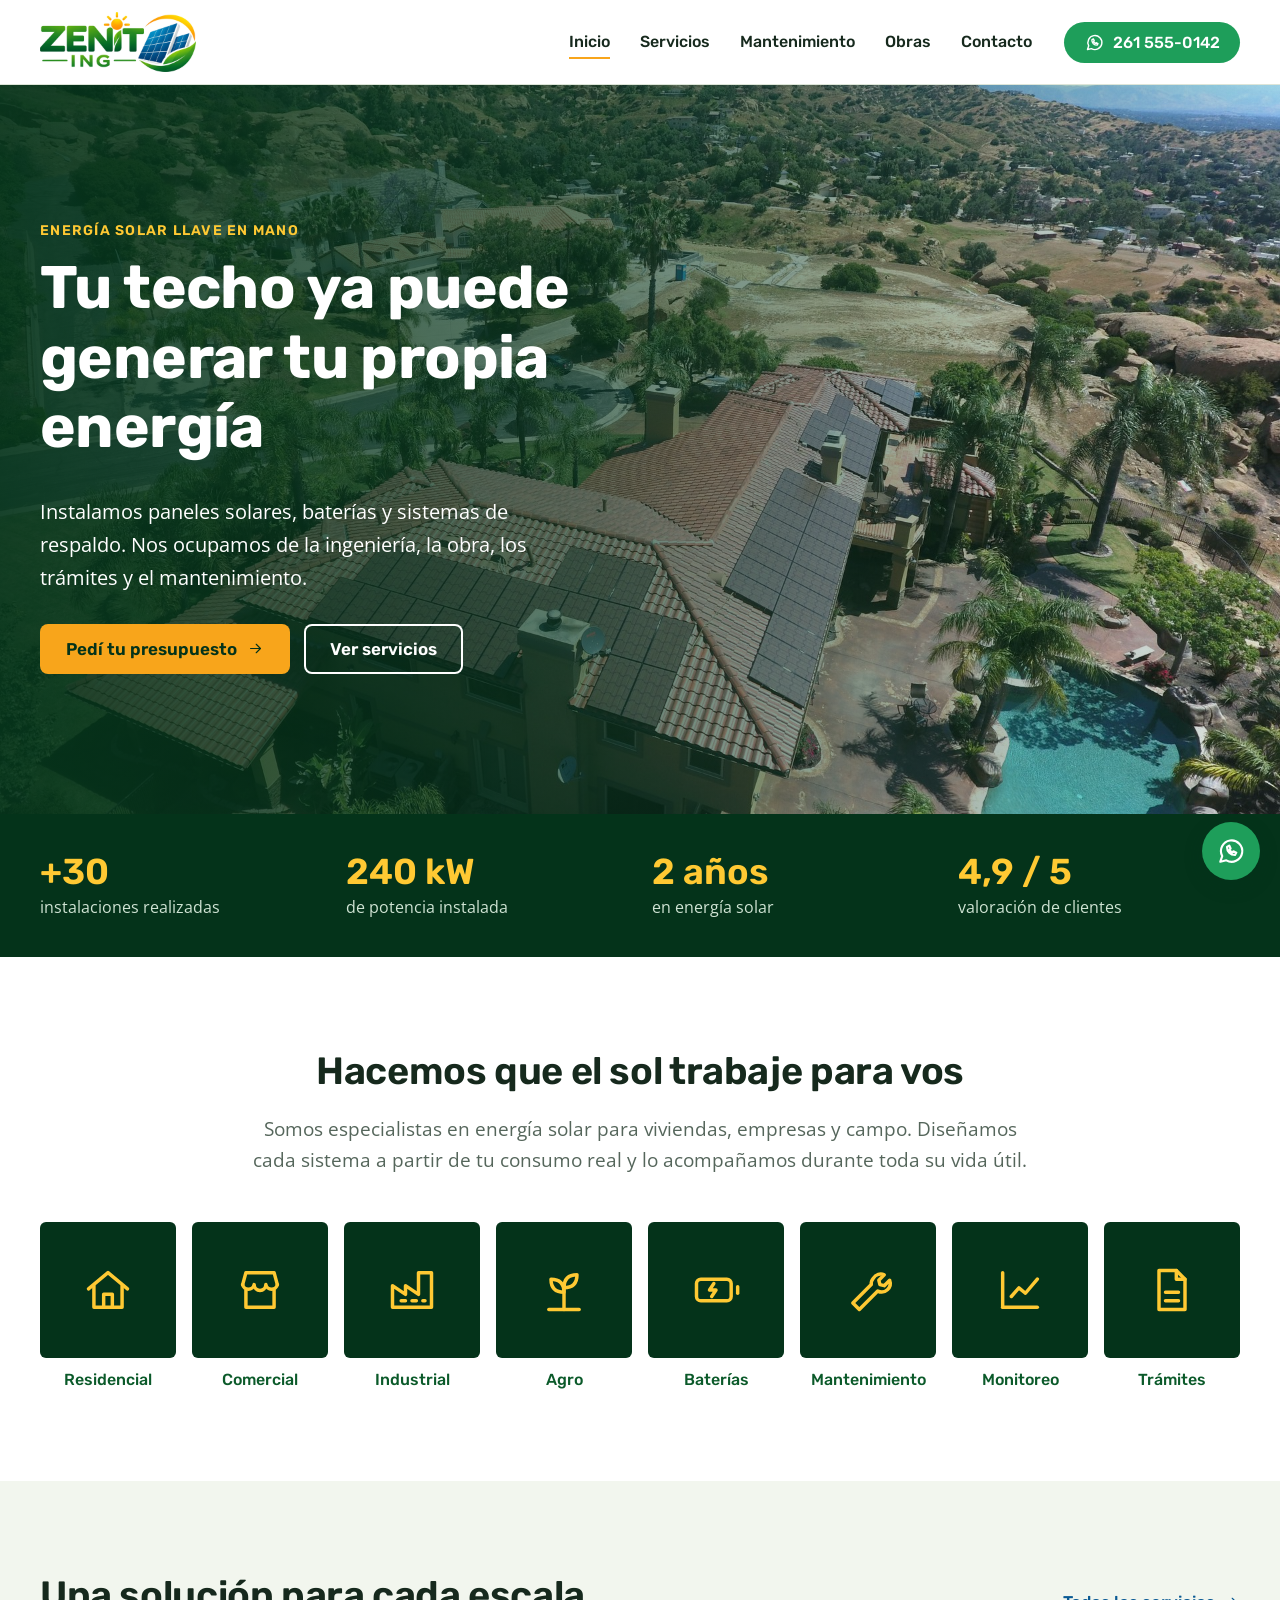
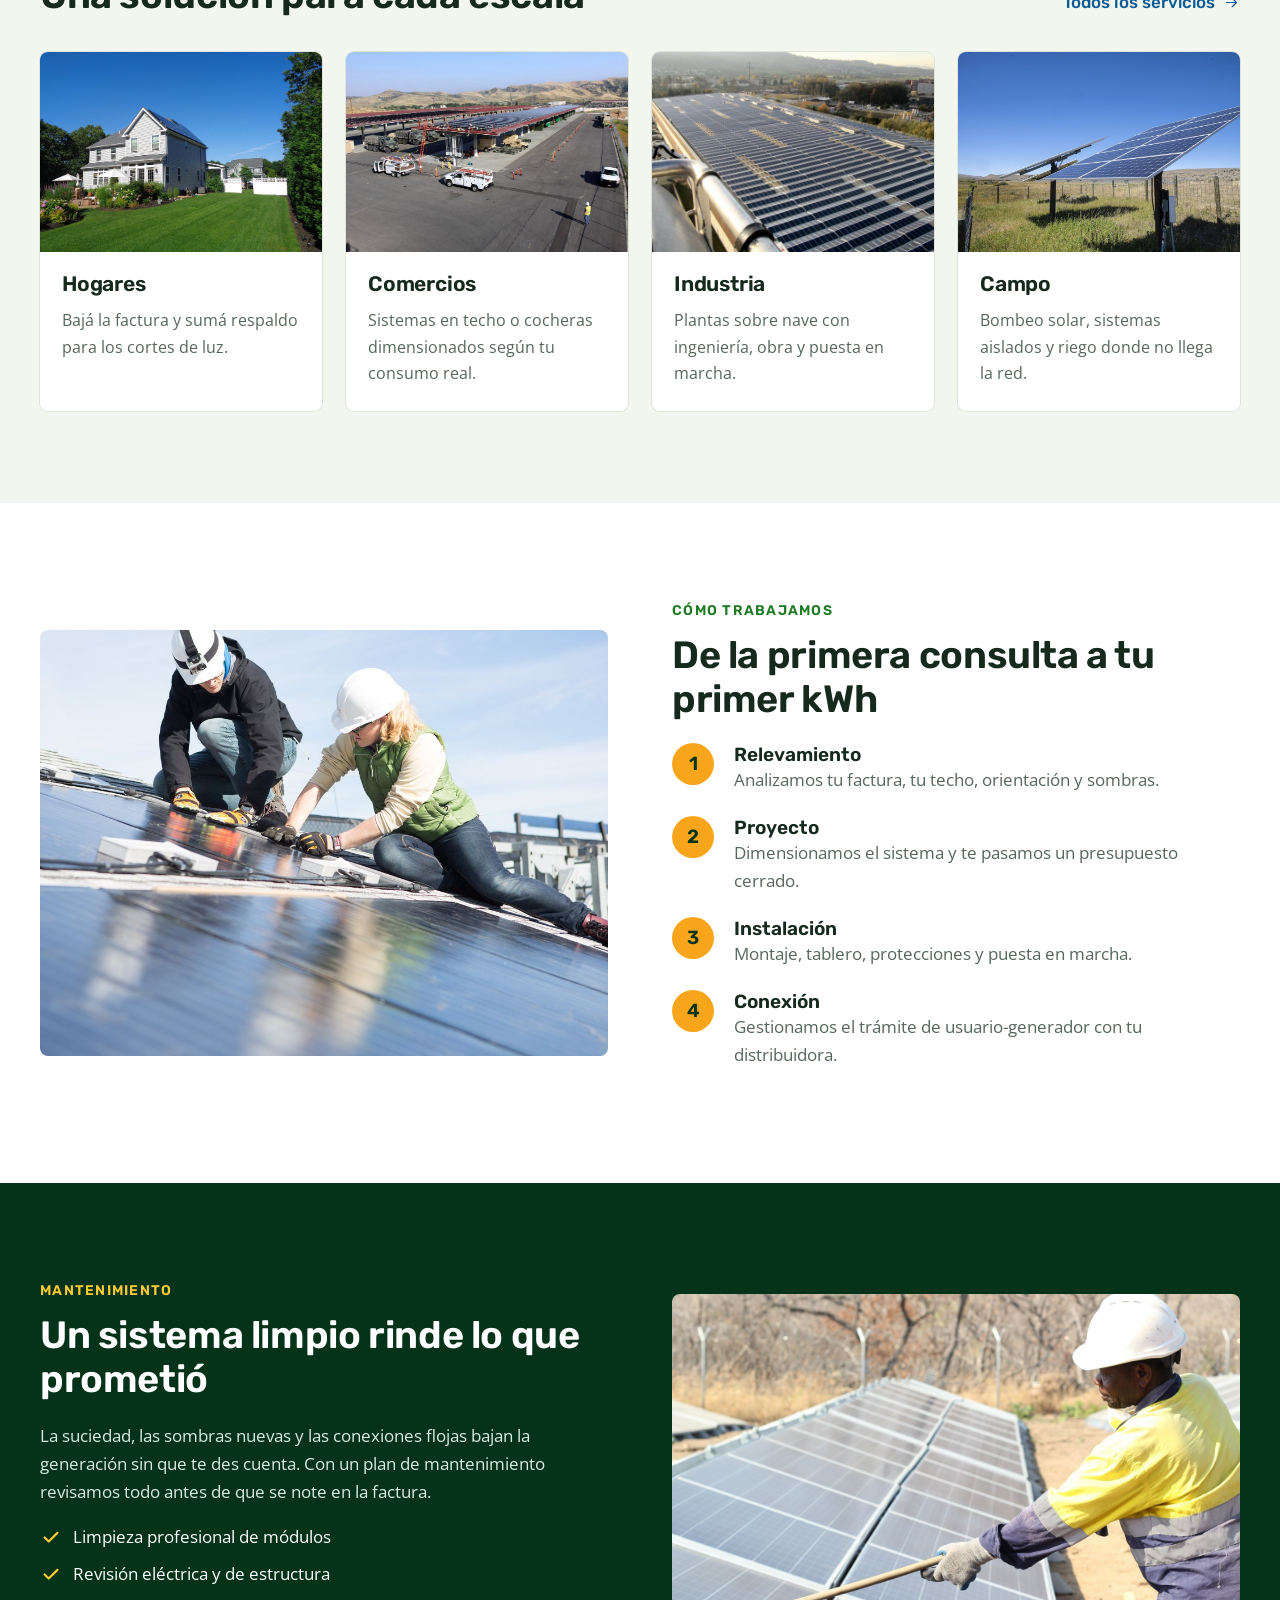
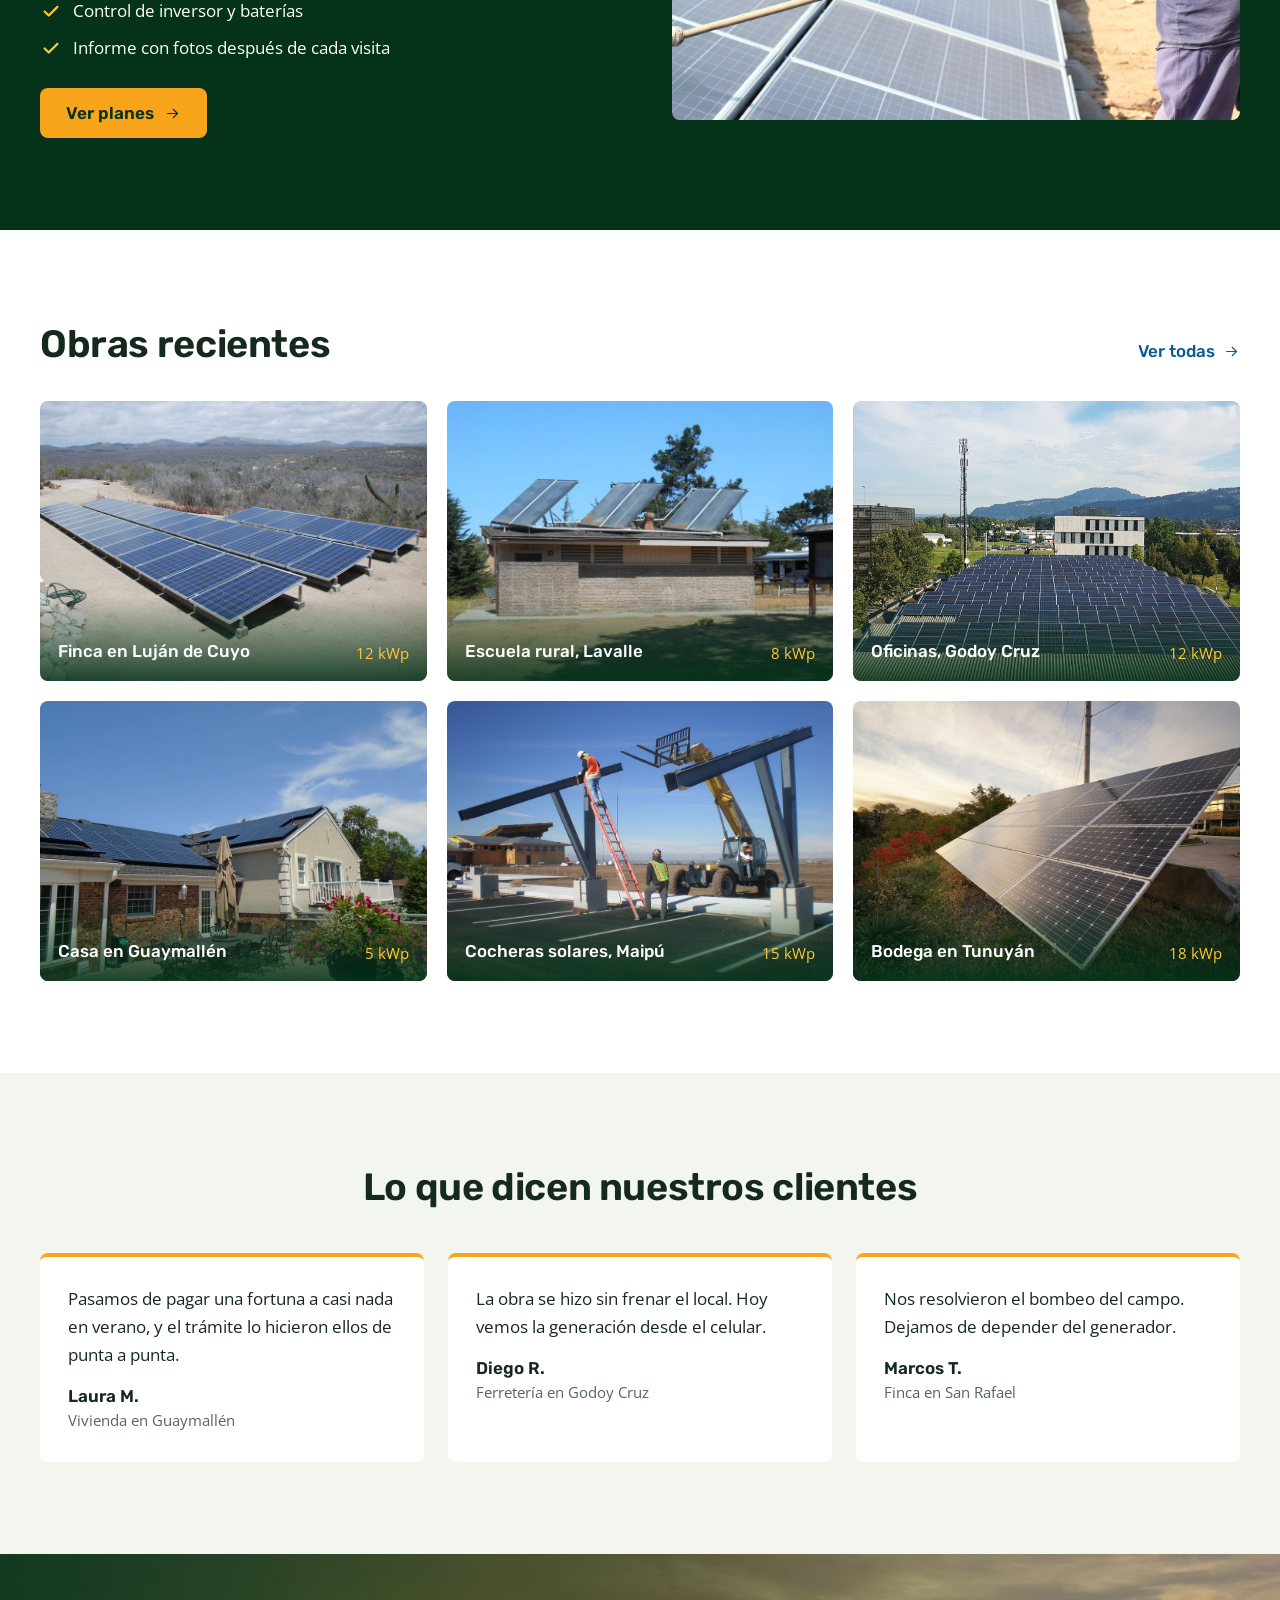
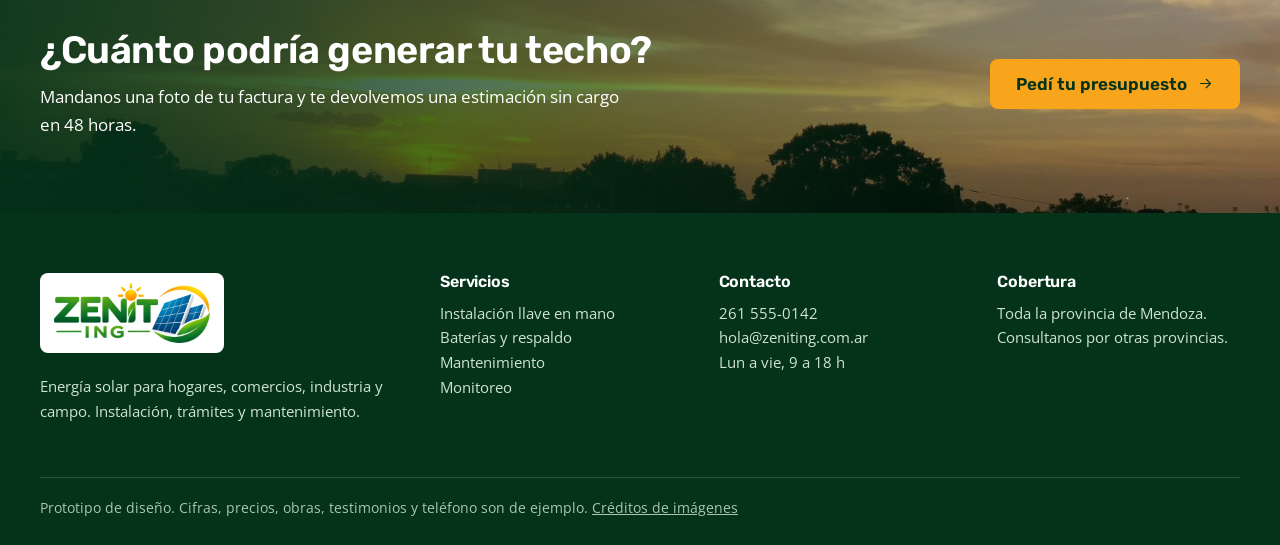
==== index.html @ 12fa01ae "Aplicar marca y colores de Zenit Ing Co-Authored-By: Claude Opus 5.5 <noreply@anthropic.com>" ====
<!doctype html>
<html lang="es-AR">
  <head>
    <meta charset="utf-8">
    <meta name="viewport" content="width=device-width, initial-scale=1">
    <title>Inicio · Zenit Ing</title>
    <meta name="description" content="Instalación de paneles solares, baterías y mantenimiento para hogares, comercios, industria y campo.">
    <link rel="preconnect" href="https://fonts.googleapis.com">
    <link rel="stylesheet" href="https://fonts.googleapis.com/css2?family=Open+Sans:wght@400;600&family=Rubik:wght@500;600;700&display=swap">
    <link rel="icon" type="image/png" href="img/favicon.png">
    <link rel="stylesheet" href="css/styles.css">
    <script src="js/main.js" defer></script>
  </head>
  <body>
    <!-- Encabezado -->
    <header class="site-header">
      <div class="container header-bar">
        <a class="logo" href="index.html"><img src="img/logo-zenit-ing.png" alt="Zenit Ing" width="156" height="60"></a>
        <nav class="main-nav" id="main-nav" aria-label="Principal">
          <a href="index.html" aria-current="page">Inicio</a>
          <a href="servicios.html">Servicios</a>
          <a href="mantenimiento.html">Mantenimiento</a>
          <a href="obras.html">Obras</a>
          <a href="contacto.html">Contacto</a>
        </nav>
        <a class="btn-whatsapp" href="contacto.html" data-whatsapp aria-label="Escribinos por WhatsApp"><svg viewBox="0 0 24 24" fill="none" stroke="currentColor" stroke-width="1.6" stroke-linecap="round" stroke-linejoin="round" aria-hidden="true"><path d="M4 20l1.4-4.2A8 8 0 1 1 8.5 19z"/><path d="M9 9c0 3.5 2.5 6 6 6l1-1.8-2.2-1-.9.8c-1-.4-1.6-1-2-2l.8-.9-1-2.2z"/></svg>261 555-0142</a>
        <button class="nav-toggle" type="button" aria-label="Abrir menú" aria-expanded="false" aria-controls="main-nav"><svg viewBox="0 0 24 24" fill="none" stroke="currentColor" stroke-width="1.6" stroke-linecap="round" stroke-linejoin="round" aria-hidden="true"><path d="M4 7h16M4 12h16M4 17h16"/></svg></button>
      </div>
    </header>
    <main>
      <!-- Portada -->
      <section class="hero">
        <img class="cover-image" src="imagenes-free/05-casa-aerea-1920x1387.jpg" alt="">
        <div class="container">
          <span class="eyebrow">Energía solar llave en mano</span>
          <h1>Tu techo ya puede generar tu propia energía</h1>
          <p>Instalamos paneles solares, baterías y sistemas de respaldo. Nos ocupamos de la ingeniería, la obra, los trámites y el mantenimiento.</p>
          <div class="button-row">
            <a class="btn" href="contacto.html">Pedí tu presupuesto <svg viewBox="0 0 24 24" fill="none" stroke="currentColor" stroke-width="1.6" stroke-linecap="round" stroke-linejoin="round" aria-hidden="true"><path d="M5 12h14"/><path d="m13 6 6 6-6 6"/></svg></a>
            <a class="btn btn--ghost" href="servicios.html">Ver servicios</a>
          </div>
        </div>
      </section>
      <!-- Cifras -->
      <section class="stats">
        <div class="container stats-grid">
          <div>
            <b>+30</b><span>instalaciones realizadas</span>
          </div>
          <div>
            <b>240 kW</b><span>de potencia instalada</span>
          </div>
          <div>
            <b>2 años</b><span>en energía solar</span>
          </div>
          <div>
            <b>4,9 / 5</b><span>valoración de clientes</span>
          </div>
        </div>
      </section>
      <!-- Presentación y accesos -->
      <section class="section section--center">
        <div class="container container--narrow">
          <h2>Hacemos que el sol trabaje para vos</h2>
          <p class="lead">Somos especialistas en energía solar para viviendas, empresas y campo. Diseñamos cada sistema a partir de tu consumo real y lo acompañamos durante toda su vida útil.</p>
        </div>
        <div class="container">
          <div class="tiles">
            <a class="tile" href="servicios.html#residencial"><span><svg viewBox="0 0 24 24" fill="none" stroke="currentColor" stroke-width="1.6" stroke-linecap="round" stroke-linejoin="round" aria-hidden="true"><path d="M3 11.5 12 4l9 7.5"/><path d="M5.5 10v10h13V10"/><path d="M10 20v-6h4v6"/></svg></span>Residencial</a>
            <a class="tile" href="servicios.html#empresas"><span><svg viewBox="0 0 24 24" fill="none" stroke="currentColor" stroke-width="1.6" stroke-linecap="round" stroke-linejoin="round" aria-hidden="true"><path d="M4 9.5 5.5 4h13L20 9.5"/><path d="M4 9.5a2.7 2.7 0 0 0 5.3 0 2.7 2.7 0 0 0 5.4 0 2.7 2.7 0 0 0 5.3 0"/><path d="M5.5 12v8h13v-8"/></svg></span>Comercial</a>
            <a class="tile" href="servicios.html#empresas"><span><svg viewBox="0 0 24 24" fill="none" stroke="currentColor" stroke-width="1.6" stroke-linecap="round" stroke-linejoin="round" aria-hidden="true"><path d="M3 20V10l6 4v-4l6 4V4h6v16z"/><path d="M7 17h2M12 17h2M17 17h1"/></svg></span>Industrial</a>
            <a class="tile" href="servicios.html#campo"><span><svg viewBox="0 0 24 24" fill="none" stroke="currentColor" stroke-width="1.6" stroke-linecap="round" stroke-linejoin="round" aria-hidden="true"><path d="M12 21V9"/><path d="M12 13c-4 0-6-2-6-6 4 0 6 2 6 6Z"/><path d="M12 11c4 0 6-2 6-6-4 0-6 2-6 6Z"/><path d="M5 21h14"/></svg></span>Agro</a>
            <a class="tile" href="servicios.html#baterias"><span><svg viewBox="0 0 24 24" fill="none" stroke="currentColor" stroke-width="1.6" stroke-linecap="round" stroke-linejoin="round" aria-hidden="true"><rect x="3" y="7" width="16" height="10" rx="2"/><path d="M22 10.5v3"/><path d="m11 9-2 3h3l-2 3"/></svg></span>Baterías</a>
            <a class="tile" href="mantenimiento.html"><span><svg viewBox="0 0 24 24" fill="none" stroke="currentColor" stroke-width="1.6" stroke-linecap="round" stroke-linejoin="round" aria-hidden="true"><path d="M14.5 6.5a4 4 0 0 1 5-1.5L17 7.5l.5 2 2 .5 2.5-2.5a4 4 0 0 1-5.5 5L8 21l-3-3 8.5-8.5a4 4 0 0 1 1-3Z"/></svg></span>Mantenimiento</a>
            <a class="tile" href="servicios.html#residencial"><span><svg viewBox="0 0 24 24" fill="none" stroke="currentColor" stroke-width="1.6" stroke-linecap="round" stroke-linejoin="round" aria-hidden="true"><path d="M4 20V4"/><path d="M4 20h16"/><path d="m8 15 3.5-4 3 2.5L20 7"/></svg></span>Monitoreo</a>
            <a class="tile" href="servicios.html#tramites"><span><svg viewBox="0 0 24 24" fill="none" stroke="currentColor" stroke-width="1.6" stroke-linecap="round" stroke-linejoin="round" aria-hidden="true"><path d="M6 3h8l4 4v14H6z"/><path d="M14 3v4h4"/><path d="M9 13h6M9 17h6"/></svg></span>Trámites</a>
          </div>
        </div>
      </section>
      <!-- Segmentos -->
      <section class="section section--sand">
        <div class="container">
          <div class="section-head">
            <h2>Una solución para cada escala</h2>
            <a href="servicios.html">Todos los servicios <svg viewBox="0 0 24 24" fill="none" stroke="currentColor" stroke-width="1.6" stroke-linecap="round" stroke-linejoin="round" aria-hidden="true"><path d="M5 12h14"/><path d="m13 6 6 6-6 6"/></svg></a>
          </div>
          <div class="cards">
            <article class="card">
              <img src="imagenes-free/02-casa-cesped-800x600.jpg" alt="Hogares" loading="lazy">
              <div class="card-body">
                <h3>Hogares</h3>
                <p>Bajá la factura y sumá respaldo para los cortes de luz.</p>
              </div>
            </article>
            <article class="card">
              <img src="imagenes-free/27-carport-playa-800x600.jpg" alt="Comercios" loading="lazy">
              <div class="card-body">
                <h3>Comercios</h3>
                <p>Sistemas en techo o cocheras dimensionados según tu consumo real.</p>
              </div>
            </article>
            <article class="card">
              <img src="imagenes-free/25-nave-industrial-1600x900.jpg" alt="Industria" loading="lazy">
              <div class="card-body">
                <h3>Industria</h3>
                <p>Plantas sobre nave con ingeniería, obra y puesta en marcha.</p>
              </div>
            </article>
            <article class="card">
              <img src="imagenes-free/21-campo-pampa-1000x800.jpg" alt="Campo" loading="lazy">
              <div class="card-body">
                <h3>Campo</h3>
                <p>Bombeo solar, sistemas aislados y riego donde no llega la red.</p>
              </div>
            </article>
          </div>
        </div>
      </section>
      <!-- Proceso -->
      <section class="section">
        <div class="container split">
          <img class="photo" src="imagenes-free/09-instalacion-primer-plano-1000x800.jpg" alt="Instaladores colocando paneles" loading="lazy">
          <div>
            <span class="eyebrow eyebrow--dark">Cómo trabajamos</span>
            <h2>De la primera consulta a tu primer kWh</h2>
            <ol class="steps">
              <li><b>Relevamiento</b><span>Analizamos tu factura, tu techo, orientación y sombras.</span></li>
              <li><b>Proyecto</b><span>Dimensionamos el sistema y te pasamos un presupuesto cerrado.</span></li>
              <li><b>Instalación</b><span>Montaje, tablero, protecciones y puesta en marcha.</span></li>
              <li><b>Conexión</b><span>Gestionamos el trámite de usuario-generador con tu distribuidora.</span></li>
            </ol>
          </div>
        </div>
      </section>
      <!-- Mantenimiento -->
      <section class="section--dark">
        <div class="container split">
          <div>
            <span class="eyebrow">Mantenimiento</span>
            <h2>Un sistema limpio rinde lo que prometió</h2>
            <p>La suciedad, las sombras nuevas y las conexiones flojas bajan la generación sin que te des cuenta. Con un plan de mantenimiento revisamos todo antes de que se note en la factura.</p>
            <ul class="checklist">
              <li><svg viewBox="0 0 24 24" fill="none" stroke="currentColor" stroke-width="1.6" stroke-linecap="round" stroke-linejoin="round" aria-hidden="true"><path d="m5 12.5 4.5 4.5L19 7.5"/></svg>Limpieza profesional de módulos</li>
              <li><svg viewBox="0 0 24 24" fill="none" stroke="currentColor" stroke-width="1.6" stroke-linecap="round" stroke-linejoin="round" aria-hidden="true"><path d="m5 12.5 4.5 4.5L19 7.5"/></svg>Revisión eléctrica y de estructura</li>
              <li><svg viewBox="0 0 24 24" fill="none" stroke="currentColor" stroke-width="1.6" stroke-linecap="round" stroke-linejoin="round" aria-hidden="true"><path d="m5 12.5 4.5 4.5L19 7.5"/></svg>Control de inversor y baterías</li>
              <li><svg viewBox="0 0 24 24" fill="none" stroke="currentColor" stroke-width="1.6" stroke-linecap="round" stroke-linejoin="round" aria-hidden="true"><path d="m5 12.5 4.5 4.5L19 7.5"/></svg>Informe con fotos después de cada visita</li>
            </ul>
            <a class="btn" href="mantenimiento.html">Ver planes <svg viewBox="0 0 24 24" fill="none" stroke="currentColor" stroke-width="1.6" stroke-linecap="round" stroke-linejoin="round" aria-hidden="true"><path d="M5 12h14"/><path d="m13 6 6 6-6 6"/></svg></a>
          </div>
          <img class="photo" src="imagenes-free/16-limpieza-paneles-1920x1080.jpg" alt="Técnico limpiando paneles solares" loading="lazy">
        </div>
      </section>
      <!-- Obras -->
      <section class="section">
        <div class="container">
          <div class="section-head">
            <h2>Obras recientes</h2>
            <a href="obras.html">Ver todas <svg viewBox="0 0 24 24" fill="none" stroke="currentColor" stroke-width="1.6" stroke-linecap="round" stroke-linejoin="round" aria-hidden="true"><path d="M5 12h14"/><path d="m13 6 6 6-6 6"/></svg></a>
          </div>
          <div class="gallery">
            <figure class="project">
              <img src="imagenes-free/20-campo-desierto-800x600.jpg" alt="Finca en Luján de Cuyo" loading="lazy">
              <figcaption><b>Finca en Luján de Cuyo</b><span>12 kWp</span></figcaption>
            </figure>
            <figure class="project">
              <img src="imagenes-free/40-techo-edificio-800x600.jpg" alt="Escuela rural, Lavalle" loading="lazy">
              <figcaption><b>Escuela rural, Lavalle</b><span>8 kWp</span></figcaption>
            </figure>
            <figure class="project">
              <img src="imagenes-free/26-techo-empresa-2000x900.jpg" alt="Oficinas, Godoy Cruz" loading="lazy">
              <figcaption><b>Oficinas, Godoy Cruz</b><span>12 kWp</span></figcaption>
            </figure>
            <figure class="project">
              <img src="imagenes-free/06-casa-galeria-1000x800.jpg" alt="Casa en Guaymallén" loading="lazy">
              <figcaption><b>Casa en Guaymallén</b><span>5 kWp</span></figcaption>
            </figure>
            <figure class="project">
              <img src="imagenes-free/14-estructura-carport-1000x800.jpg" alt="Cocheras solares, Maipú" loading="lazy">
              <figcaption><b>Cocheras solares, Maipú</b><span>15 kWp</span></figcaption>
            </figure>
            <figure class="project">
              <img src="imagenes-free/19-campo-rural-1000x800.jpg" alt="Bodega en Tunuyán" loading="lazy">
              <figcaption><b>Bodega en Tunuyán</b><span>18 kWp</span></figcaption>
            </figure>
          </div>
        </div>
      </section>
      <!-- Testimonios -->
      <section class="section section--sand">
        <div class="container">
          <h2 class="section-title">Lo que dicen nuestros clientes</h2>
          <div class="testimonials">
            <blockquote class="testimonial">
              <p>Pasamos de pagar una fortuna a casi nada en verano, y el trámite lo hicieron ellos de punta a punta.</p>
              <footer>
                <b>Laura M.</b><span>Vivienda en Guaymallén</span>
              </footer>
            </blockquote>
            <blockquote class="testimonial">
              <p>La obra se hizo sin frenar el local. Hoy vemos la generación desde el celular.</p>
              <footer>
                <b>Diego R.</b><span>Ferretería en Godoy Cruz</span>
              </footer>
            </blockquote>
            <blockquote class="testimonial">
              <p>Nos resolvieron el bombeo del campo. Dejamos de depender del generador.</p>
              <footer>
                <b>Marcos T.</b><span>Finca en San Rafael</span>
              </footer>
            </blockquote>
          </div>
        </div>
      </section>
      <!-- Llamado a la acción -->
      <section class="cta">
        <img class="cover-image" src="imagenes-free/37-atardecer-techo-1613x725.jpg" alt="" loading="lazy">
        <div class="container">
          <div>
            <h2>¿Cuánto podría generar tu techo?</h2>
            <p>Mandanos una foto de tu factura y te devolvemos una estimación sin cargo en 48 horas.</p>
          </div>
          <a class="btn" href="contacto.html">Pedí tu presupuesto <svg viewBox="0 0 24 24" fill="none" stroke="currentColor" stroke-width="1.6" stroke-linecap="round" stroke-linejoin="round" aria-hidden="true"><path d="M5 12h14"/><path d="m13 6 6 6-6 6"/></svg></a>
        </div>
      </section>
    </main>
    <!-- Pie de página -->
    <footer class="site-footer">
      <div class="container footer-grid">
        <div>
          <a class="logo logo--light" href="index.html"><img src="img/logo-zenit-ing.png" alt="Zenit Ing" width="156" height="60"></a>
          <p>Energía solar para hogares, comercios, industria y campo. Instalación, trámites y mantenimiento.</p>
        </div>
        <div>
          <h4>Servicios</h4>
          <p>Instalación llave en mano<br>Baterías y respaldo<br>Mantenimiento<br>Monitoreo</p>
        </div>
        <div>
          <h4>Contacto</h4>
          <p>261 555-0142<br>hola@zeniting.com.ar<br>Lun a vie, 9 a 18 h</p>
        </div>
        <div>
          <h4>Cobertura</h4>
          <p>Toda la provincia de Mendoza.<br>Consultanos por otras provincias.</p>
        </div>
      </div>
      <div class="container footer-legal">
        Prototipo de diseño. Cifras, precios, obras, testimonios y teléfono son de ejemplo. <a href="creditos.html">Créditos de imágenes</a>
      </div>
    </footer>
    <a class="whatsapp-float" href="contacto.html" data-whatsapp aria-label="Escribinos por WhatsApp"><svg viewBox="0 0 24 24" fill="none" stroke="currentColor" stroke-width="1.6" stroke-linecap="round" stroke-linejoin="round" aria-hidden="true"><path d="M4 20l1.4-4.2A8 8 0 1 1 8.5 19z"/><path d="M9 9c0 3.5 2.5 6 6 6l1-1.8-2.2-1-.9.8c-1-.4-1.6-1-2-2l.8-.9-1-2.2z"/></svg></a>
  </body>
</html>
---- css/styles.css ----
/* ==========================================================================
   Zenit Ing - hoja de estilos

   1. Variables y base
   2. Componentes generales (botones, listas, títulos)
   3. Encabezado y navegación
   4. Portadas (inicio y páginas internas)
   5. Secciones del inicio
   6. Servicios
   7. Mantenimiento
   8. Obras
   9. Contacto
   10. Llamado a la acción y pie de página
   11. Responsive
   ========================================================================== */

/* 1. Variables y base
   ========================================================================== */

:root {
  --green-deep: #04331a;
  --green-dark: #0b5a2a;
  --sun: #f8a51b;
  --sun-light: #ffc933;
  --green: #1f7a24;
  --blue: #0a5a94;
  --ink: #16291d;
  --muted: #55665b;
  --sand: #f2f6ee;
  --line: #dde5d8;
  --white: #fff;
  --error: #b3261e;
  --whatsapp: #1e9e5a;

  --radius: 8px;
  --header-height: 84px;
  --font-title: Rubik, system-ui, sans-serif;
  --font-body: "Open Sans", system-ui, sans-serif;
}

* {
  box-sizing: border-box;
}

html {
  -webkit-text-size-adjust: 100%;
  scroll-behavior: smooth;
  scroll-padding-top: calc(var(--header-height) + 16px);
}

body {
  margin: 0;
  background: var(--white);
  color: var(--ink);
  font: 400 17px/1.65 var(--font-body);
}

h1,
h2,
h3,
h4 {
  margin: 0 0 0.55em;
  font-family: var(--font-title);
  font-weight: 600;
  line-height: 1.16;
  letter-spacing: -0.01em;
}

h1 { font-size: 60px; font-weight: 700; }
h2 { font-size: 38px; }
h3 { font-size: 21px; }

p {
  margin: 0 0 1em;
}

a {
  color: inherit;
  text-decoration: none;
}

img {
  display: block;
  width: 100%;
  height: 100%;
  object-fit: cover;
}

svg {
  flex: none;
  width: 1em;
  height: 1em;
}

:focus-visible {
  outline: 3px solid var(--sun);
  outline-offset: 2px;
}

.container {
  width: min(1200px, 100% - 48px);
  margin-inline: auto;
}

.container--narrow {
  max-width: 780px;
}

/* 2. Componentes generales
   ========================================================================== */

.section {
  padding: 92px 0;
}

.section--sand {
  background: var(--sand);
}

.section--dark {
  padding: 92px 0;
  background: var(--green-deep);
  color: var(--white);
}

.section--dark p {
  color: #dcebdf;
}

.section--center {
  text-align: center;
}

.section--center .container--narrow {
  margin-bottom: 46px;
}

.section-title {
  margin-bottom: 44px;
  text-align: center;
}

.section-head {
  display: flex;
  justify-content: space-between;
  align-items: baseline;
  gap: 20px;
  margin-bottom: 34px;
}

.section-head h2 {
  margin: 0;
}

.section-head a {
  display: inline-flex;
  align-items: center;
  gap: 8px;
  color: var(--blue);
  font: 500 17px var(--font-title);
}

.lead {
  color: var(--muted);
  font-size: 19px;
}

.eyebrow {
  display: inline-block;
  margin-bottom: 14px;
  color: var(--sun-light);
  font: 600 14px var(--font-title);
  letter-spacing: 0.09em;
  text-transform: uppercase;
}

.eyebrow--dark {
  color: var(--green);
}

.btn {
  display: inline-flex;
  align-items: center;
  gap: 10px;
  padding: 15px 26px;
  border: 0;
  border-radius: var(--radius);
  background: var(--sun);
  color: var(--green-deep);
  font: 600 17px var(--font-title);
  cursor: pointer;
  transition: background 0.15s;
}

.btn:hover {
  background: var(--sun-light);
}

.btn--ghost {
  background: transparent;
  box-shadow: inset 0 0 0 2px var(--white);
  color: var(--white);
}

.btn--ghost:hover {
  background: rgba(255, 255, 255, 0.14);
}

.btn--outline {
  background: transparent;
  box-shadow: inset 0 0 0 2px var(--green-deep);
}

.button-row {
  display: flex;
  flex-wrap: wrap;
  gap: 14px;
  margin-top: 30px;
}

.photo {
  height: auto;
  aspect-ratio: 4 / 3;
  border-radius: var(--radius);
}

.photo--tall {
  aspect-ratio: 4 / 5;
}

.split {
  display: grid;
  grid-template-columns: 1fr 1fr;
  gap: 64px;
  align-items: center;
}

.split--start {
  align-items: start;
}

.checklist {
  margin: 0 0 26px;
  padding: 0;
  list-style: none;
}

.checklist li {
  display: flex;
  align-items: flex-start;
  gap: 11px;
  margin-bottom: 9px;
}

.checklist svg {
  margin-top: 3px;
  color: #e8920c;
  font-size: 22px;
  stroke-width: 2.4;
}

.section--dark .checklist svg {
  color: var(--sun-light);
}

.cards {
  display: grid;
  grid-template-columns: repeat(4, 1fr);
  gap: 24px;
}

.card {
  overflow: hidden;
  border-radius: var(--radius);
  background: var(--white);
  box-shadow: 0 0 0 1px var(--line);
}

.card img {
  height: 200px;
}

.card-body {
  padding: 20px 22px 8px;
}

.card p {
  color: var(--muted);
  font-size: 16px;
}

/* Foto con pie superpuesto: se usa en Obras recientes y en la grilla de Obras */
.project {
  position: relative;
  margin: 0;
  overflow: hidden;
  border-radius: var(--radius);
}

.project figcaption {
  position: absolute;
  inset: auto 0 0;
  display: flex;
  justify-content: space-between;
  gap: 12px;
  padding: 44px 18px 15px;
  background: linear-gradient(transparent, rgba(4, 51, 26, 0.86));
  color: var(--white);
  font-size: 15px;
}

.project figcaption b {
  font: 500 17px var(--font-title);
}

.project figcaption span {
  color: var(--sun-light);
  white-space: nowrap;
}

/* 3. Encabezado y navegación
   ========================================================================== */

.site-header {
  position: sticky;
  top: 0;
  z-index: 50;
  background: var(--white);
  border-bottom: 1px solid var(--line);
}

.header-bar {
  display: flex;
  align-items: center;
  gap: 32px;
  height: var(--header-height);
}

.logo {
  flex: none;
}

.logo img {
  width: auto;
  height: 60px;
}

/* El logo tiene letras oscuras: sobre fondo oscuro va en una placa blanca */
.logo--light {
  display: inline-block;
  padding: 10px 14px;
  border-radius: var(--radius);
  background: var(--white);
}

.main-nav {
  display: flex;
  gap: 30px;
  margin-left: auto;
  font: 500 16px var(--font-title);
}

.main-nav a {
  padding: 6px 0;
  border-bottom: 2px solid transparent;
}

.main-nav a:hover,
.main-nav a[aria-current="page"] {
  border-color: var(--sun);
}

.btn-whatsapp {
  display: inline-flex;
  align-items: center;
  gap: 8px;
  padding: 10px 20px;
  border-radius: 99px;
  background: var(--whatsapp);
  color: var(--white);
  font: 500 16px var(--font-title);
  white-space: nowrap;
}

.btn-whatsapp svg {
  font-size: 21px;
}

/* El botón del menú solo se muestra en pantallas chicas (ver Responsive) */
.nav-toggle {
  display: none;
  place-items: center;
  width: 44px;
  height: 44px;
  padding: 0;
  border: 0;
  border-radius: var(--radius);
  background: transparent;
  color: var(--green-deep);
  font-size: 30px;
  cursor: pointer;
}

.whatsapp-float {
  position: fixed;
  right: 20px;
  bottom: 20px;
  z-index: 40;
  display: grid;
  place-items: center;
  width: 58px;
  height: 58px;
  border-radius: 50%;
  background: var(--whatsapp);
  box-shadow: 0 6px 18px rgba(4, 51, 26, 0.3);
  color: var(--white);
  font-size: 32px;
}

/* 4. Portadas
   La imagen de fondo es un <img class="cover-image"> y el degradado va en
   ::before, así cada portada solo cambia la foto en el HTML.
   ========================================================================== */

.hero,
.page-hero,
.cta {
  position: relative;
  overflow: hidden;
  color: var(--white);
}

.hero::before,
.page-hero::before,
.cta::before {
  content: "";
  position: absolute;
  inset: 0;
  z-index: 1;
  background: linear-gradient(90deg, rgba(4, 51, 26, 0.92) 0%, rgba(4, 51, 26, 0.64) 45%, rgba(4, 51, 26, 0.1) 100%);
}

.cover-image {
  position: absolute;
  inset: 0;
}

.hero .container,
.page-hero .container,
.cta .container {
  position: relative;
  z-index: 2;
}

.hero {
  padding: 130px 0 140px;
}

.hero h1 {
  max-width: 680px;
}

.hero p {
  max-width: 540px;
  font-size: 20px;
}

.page-hero {
  padding: 92px 0;
}

.page-hero h1 {
  max-width: 700px;
  font-size: 50px;
}

.page-hero p {
  max-width: 520px;
  margin: 0;
  font-size: 19px;
}

/* 5. Secciones del inicio
   ========================================================================== */

.stats {
  padding: 36px 0;
  background: var(--green-deep);
  color: var(--white);
}

.stats-grid {
  display: grid;
  grid-template-columns: repeat(4, 1fr);
  gap: 24px;
}

.stats-grid b {
  display: block;
  color: var(--sun-light);
  font: 600 36px var(--font-title);
}

.stats-grid span {
  color: #cfe3d3;
  font-size: 16px;
}

.tiles {
  display: grid;
  grid-template-columns: repeat(8, minmax(0, 1fr));
  gap: 16px;
}

.tile {
  display: flex;
  flex-direction: column;
  align-items: center;
  gap: 12px;
  color: var(--green-dark);
  font: 500 16px var(--font-title);
}

.tile span {
  display: grid;
  place-items: center;
  width: 100%;
  aspect-ratio: 1;
  border-radius: 6px;
  background: var(--green-deep);
  color: var(--sun-light);
  font-size: 52px;
  transition: background 0.15s;
}

.tile:hover span {
  background: var(--green-dark);
}

.steps {
  margin: 22px 0 0;
  padding: 0;
  list-style: none;
  counter-reset: step;
}

.steps li {
  position: relative;
  padding: 0 0 22px 62px;
  counter-increment: step;
}

.steps li::before {
  content: counter(step);
  position: absolute;
  top: 0;
  left: 0;
  display: grid;
  place-items: center;
  width: 42px;
  height: 42px;
  border-radius: 50%;
  background: var(--sun);
  color: var(--green-deep);
  font: 600 19px var(--font-title);
}

.steps b {
  display: block;
  font: 600 19px var(--font-title);
}

.steps span {
  color: var(--muted);
}

.gallery {
  display: grid;
  grid-template-columns: repeat(3, 1fr);
  gap: 20px;
}

.gallery .project {
  height: 280px;
}

.testimonials {
  display: grid;
  grid-template-columns: repeat(3, 1fr);
  gap: 24px;
}

.testimonial {
  margin: 0;
  padding: 28px;
  border-top: 4px solid var(--sun);
  border-radius: var(--radius);
  background: var(--white);
}

.testimonial footer b {
  display: block;
  font: 600 17px var(--font-title);
}

.testimonial footer span {
  color: var(--muted);
  font-size: 15px;
}

/* 6. Servicios
   ========================================================================== */

.service-list {
  display: grid;
  gap: 80px;
}

.service {
  display: grid;
  grid-template-columns: 1fr 1fr;
  gap: 64px;
  align-items: center;
}

.service--reverse img {
  order: 2;
}

.service p {
  color: var(--muted);
}

.service-icon {
  display: grid;
  place-items: center;
  width: 58px;
  height: 58px;
  margin-bottom: 18px;
  border-radius: 6px;
  background: var(--green-deep);
  color: var(--sun-light);
  font-size: 33px;
}

/* 7. Mantenimiento
   ========================================================================== */

.plans {
  display: grid;
  grid-template-columns: repeat(3, 1fr);
  gap: 24px;
  align-items: stretch;
}

.plan {
  position: relative;
  display: flex;
  flex-direction: column;
  padding: 34px 30px;
  border-radius: var(--radius);
  background: var(--white);
  box-shadow: 0 0 0 1px var(--line);
}

.plan--featured {
  box-shadow: 0 0 0 3px var(--sun);
}

.plan h3 {
  margin: 0;
  font-size: 26px;
}

.plan small {
  color: var(--muted);
  font-size: 15px;
}

.plan .checklist {
  flex: 1;
}

.plan .btn {
  justify-content: center;
}

.plan-price {
  margin: 18px 0 20px;
  font: 600 36px var(--font-title);
}

.plan-price span {
  display: block;
  color: var(--muted);
  font: 400 15px var(--font-body);
}

.faq details {
  padding: 16px 0;
  border-bottom: 1px solid var(--line);
}

.faq summary {
  font: 500 18px var(--font-title);
  cursor: pointer;
}

.faq details p {
  margin: 8px 0 0;
  color: var(--muted);
}

/* 8. Obras
   ========================================================================== */

.filters {
  display: flex;
  flex-wrap: wrap;
  gap: 10px;
  margin-bottom: 30px;
}

.filter {
  padding: 8px 18px;
  border: 0;
  border-radius: 99px;
  background: transparent;
  box-shadow: inset 0 0 0 1px var(--line);
  color: var(--ink);
  font: 500 15px var(--font-title);
  cursor: pointer;
}

.filter[aria-pressed="true"] {
  background: var(--green-deep);
  color: var(--white);
}

/* dense rellena los huecos que dejan las fotos grandes al filtrar */
.projects {
  display: grid;
  grid-template-columns: repeat(3, 1fr);
  grid-auto-rows: 270px;
  grid-auto-flow: dense;
  gap: 20px;
}

.project--wide {
  grid-column: span 2;
}

.project--tall {
  grid-row: span 2;
}

.values {
  display: grid;
  grid-template-columns: repeat(3, 1fr);
  gap: 18px;
  margin-top: 26px;
}

.values b {
  display: block;
  color: var(--sun-light);
  font: 600 24px var(--font-title);
}

.values span {
  display: block;
  color: #cfe3d3;
  font-size: 15px;
  line-height: 1.4;
}

/* 9. Contacto
   ========================================================================== */

.contact-form {
  display: grid;
  gap: 18px;
}

.contact-form h2 {
  margin: 0;
}

.contact-form .btn {
  justify-self: start;
}

.form-grid {
  display: grid;
  grid-template-columns: 1fr 1fr;
  gap: 18px;
}

.field {
  display: grid;
  gap: 6px;
  font: 500 15px var(--font-title);
}

.field input,
.field select,
.field textarea {
  width: 100%;
  padding: 13px 14px;
  border: 1px solid #c3cdbf;
  border-radius: 6px;
  background: var(--white);
  font: 400 16px var(--font-body);
}

.field [aria-invalid="true"] {
  border-color: var(--error);
}

.field-error {
  color: var(--error);
  font: 400 14px var(--font-body);
}

.form-status {
  margin: 0;
  color: var(--green);
  font-weight: 600;
}

.contact-aside {
  display: grid;
  gap: 26px;
}

.contact-list {
  display: grid;
  gap: 15px;
  margin: 0;
  padding: 0;
  list-style: none;
}

.contact-list li {
  display: flex;
  align-items: center;
  gap: 14px;
}

.contact-list svg {
  color: var(--green);
  font-size: 26px;
}

.contact-list b {
  display: block;
  font: 600 16px var(--font-title);
}

/* 10. Llamado a la acción y pie de página
   ========================================================================== */

.cta {
  padding: 74px 0;
}

.cta .container {
  display: flex;
  justify-content: space-between;
  align-items: center;
  gap: 36px;
}

.cta h2 {
  margin-bottom: 0.3em;
}

.cta p {
  max-width: 600px;
  margin: 0;
}

.site-footer {
  padding: 60px 0 26px;
  background: var(--green-deep);
  color: #cfe3d3;
  font-size: 15px;
}

.site-footer h4 {
  color: var(--white);
  font-size: 16px;
}

.site-footer .logo {
  margin-bottom: 14px;
}

.footer-grid {
  display: grid;
  grid-template-columns: 1.5fr 1fr 1fr 1fr;
  gap: 36px;
}

.footer-legal {
  margin-top: 38px;
  padding-top: 18px;
  border-top: 1px solid #1f5a36;
  color: #a9c7b1;
  font-size: 14px;
}

.footer-legal a {
  color: inherit;
  text-decoration: underline;
}

.credits-note {
  max-width: 760px;
  margin: 0 auto 32px;
  color: var(--muted);
  text-align: center;
}

.credits-scroll {
  overflow-x: auto;
}

.credits-table {
  width: 100%;
  min-width: 640px;
  border-collapse: collapse;
  font-size: 15px;
}

.credits-table th,
.credits-table td {
  padding: 10px 12px;
  border-bottom: 1px solid rgba(0, 0, 0, .1);
  text-align: left;
  vertical-align: top;
  overflow-wrap: anywhere;
}

.credits-table a {
  text-decoration: underline;
}

/* 11. Responsive
   ========================================================================== */

/* Tablet: el menú pasa a desplegable */
@media (max-width: 1000px) {
  .nav-toggle {
    display: grid;
  }

  .btn-whatsapp {
    margin-left: auto;
  }

  .main-nav {
    position: absolute;
    top: 100%;
    left: 0;
    right: 0;
    display: none;
    flex-direction: column;
    gap: 0;
    margin: 0;
    padding: 8px 24px 16px;
    background: var(--white);
    border-bottom: 1px solid var(--line);
    box-shadow: 0 10px 20px rgba(4, 51, 26, 0.12);
  }

  .main-nav.is-open {
    display: flex;
  }

  .main-nav a {
    padding: 12px 0;
    border-bottom: 1px solid var(--line);
  }

  .main-nav a[aria-current="page"] {
    border-color: var(--line);
    color: var(--green);
  }

  .tiles {
    grid-template-columns: repeat(4, minmax(0, 1fr));
  }

  .cards,
  .gallery,
  .projects,
  .testimonials,
  .plans,
  .footer-grid {
    grid-template-columns: repeat(2, 1fr);
  }

  .split,
  .service {
    grid-template-columns: 1fr;
    gap: 34px;
  }

  .service--reverse img {
    order: 0;
  }
}

/* Celular */
@media (max-width: 640px) {
  :root {
    --header-height: 68px;
  }

  body {
    font-size: 16px;
  }

  .container {
    width: calc(100% - 32px);
  }

  h1,
  .page-hero h1 {
    font-size: 36px;
  }

  h2 {
    font-size: 29px;
  }

  .header-bar {
    gap: 8px;
  }

  .logo img {
    height: 46px;
  }

  /* En celular el número no entra: queda solo el ícono */
  .btn-whatsapp {
    padding: 9px;
    font-size: 0;
  }

  /* El texto ocupa todo el ancho, así que el fondo se oscurece parejo */
  .hero::before,
  .page-hero::before,
  .cta::before {
    background: rgba(4, 51, 26, 0.68);
  }

  .hero {
    padding: 70px 0 76px;
  }

  .hero p,
  .page-hero p {
    font-size: 17px;
  }

  .page-hero {
    padding: 60px 0;
  }

  .section,
  .section--dark {
    padding: 60px 0;
  }

  .btn {
    padding: 14px 20px;
    font-size: 16px;
  }

  .stats-grid {
    grid-template-columns: 1fr 1fr;
  }

  .stats-grid b {
    font-size: 27px;
  }

  .tiles {
    gap: 8px;
  }

  .tile {
    font-size: 11.5px;
  }

  .tile span {
    font-size: 34px;
  }

  .cards,
  .gallery,
  .projects,
  .testimonials,
  .plans,
  .form-grid,
  .values,
  .footer-grid {
    grid-template-columns: 1fr;
  }

  .projects {
    grid-auto-rows: 230px;
  }

  .project--wide {
    grid-column: auto;
  }

  .project--tall {
    grid-row: auto;
  }

  .section-head {
    flex-direction: column;
    gap: 8px;
  }

  .cta .container {
    flex-direction: column;
    align-items: flex-start;
  }

  .service-list {
    gap: 54px;
  }
}

@media (prefers-reduced-motion: reduce) {
  html {
    scroll-behavior: auto;
  }

  .btn,
  .tile span {
    transition: none;
  }
}
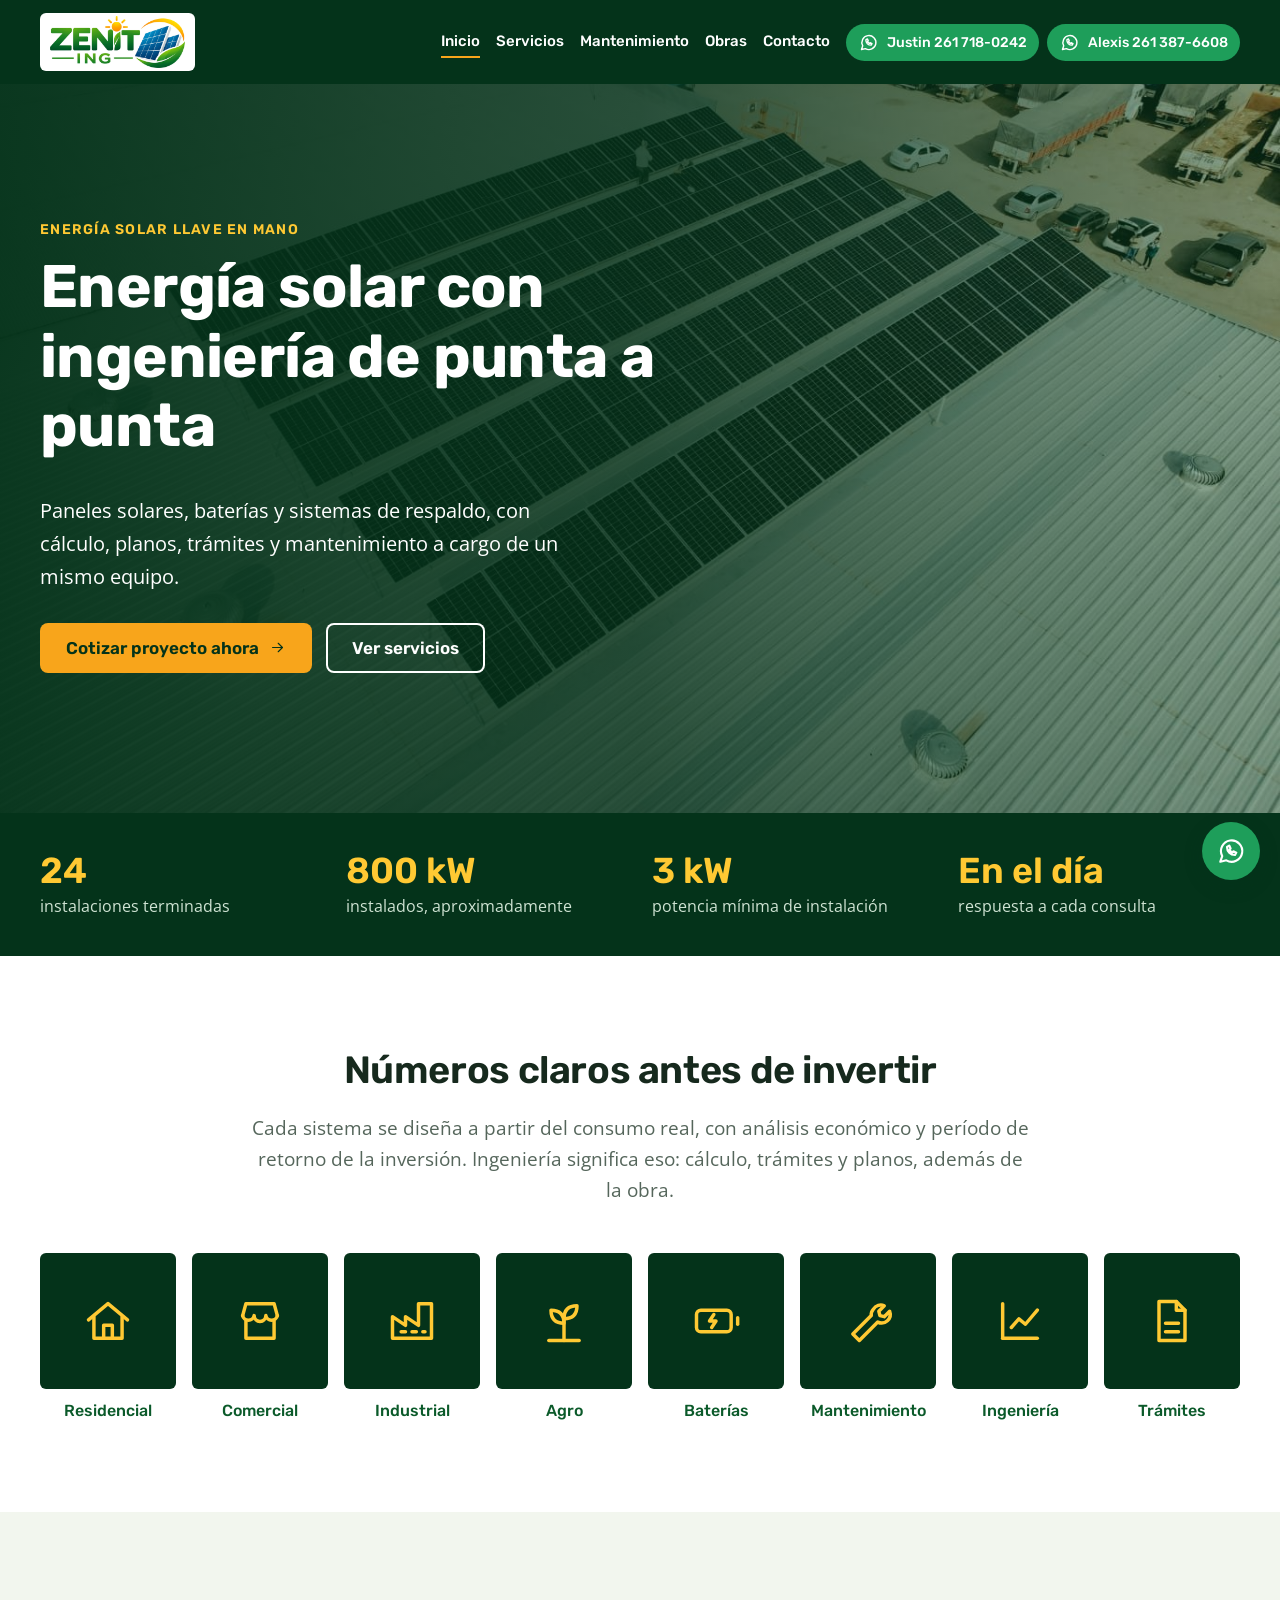
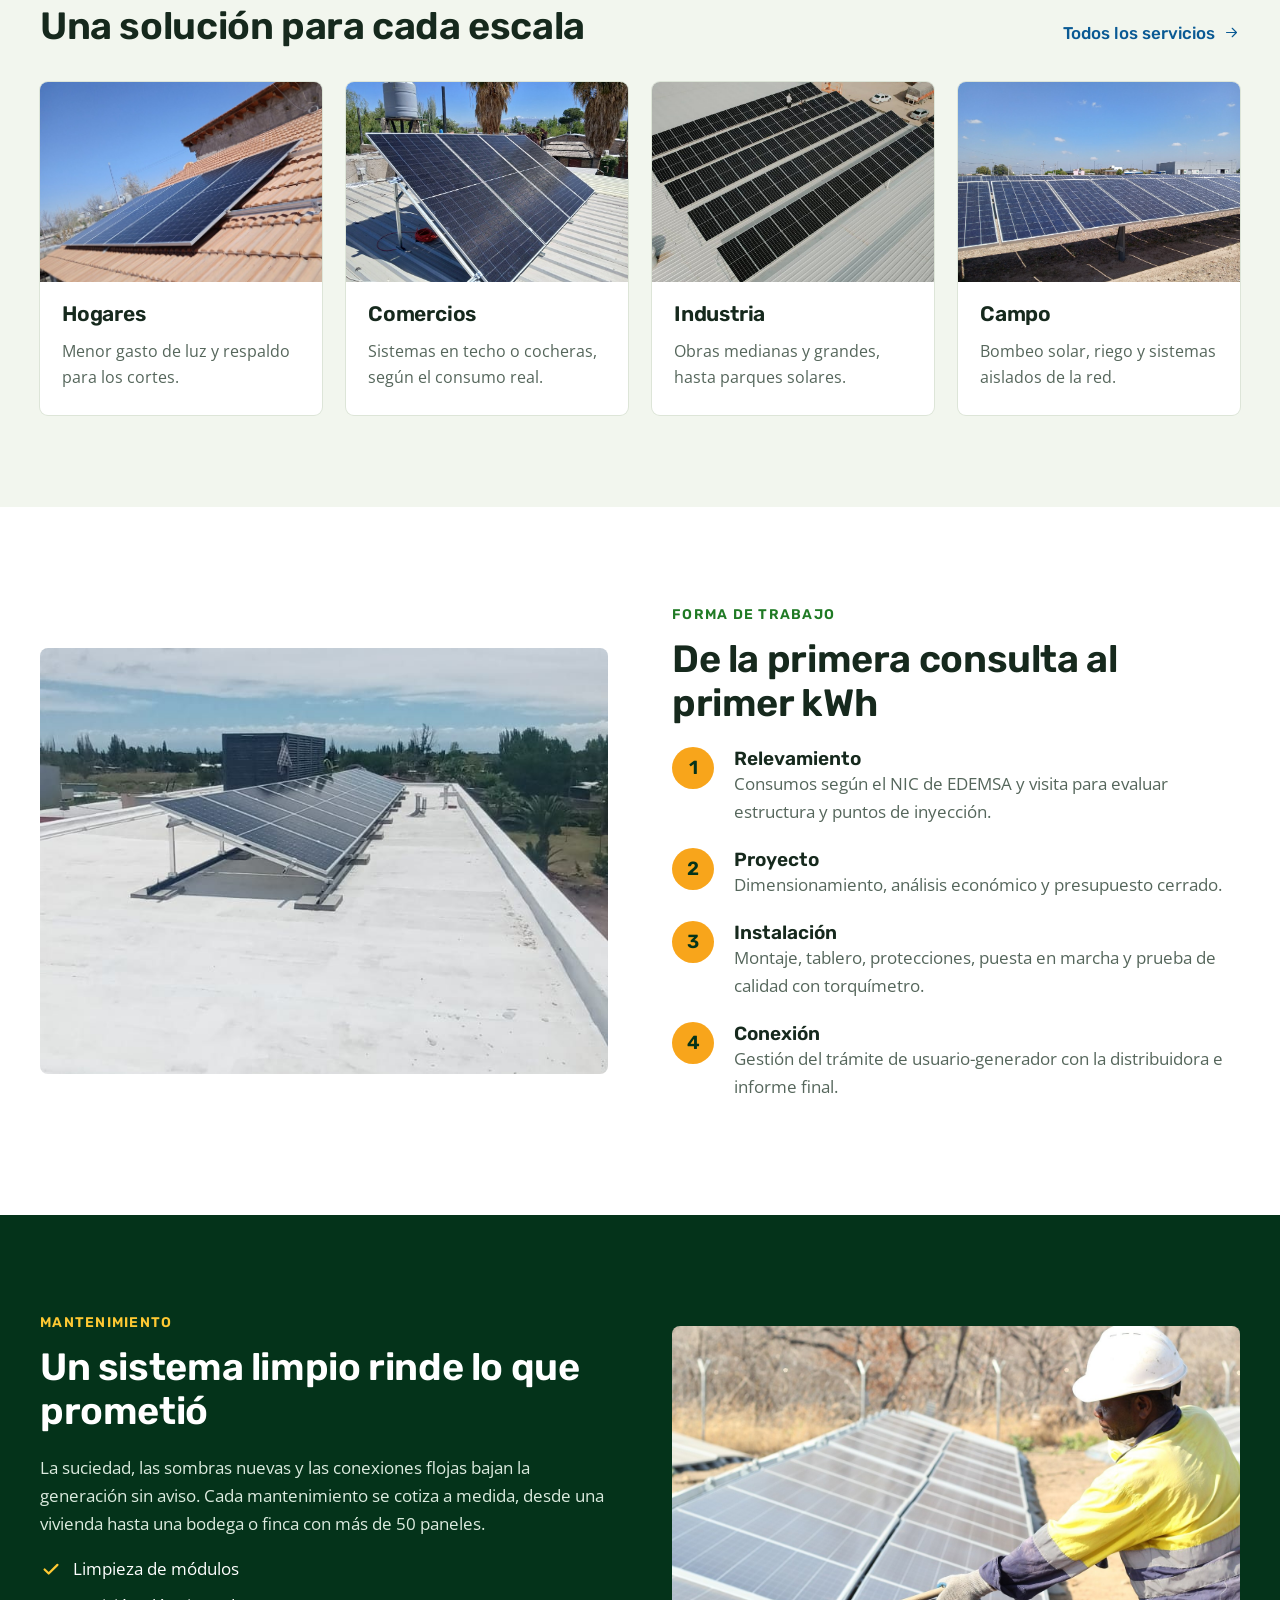
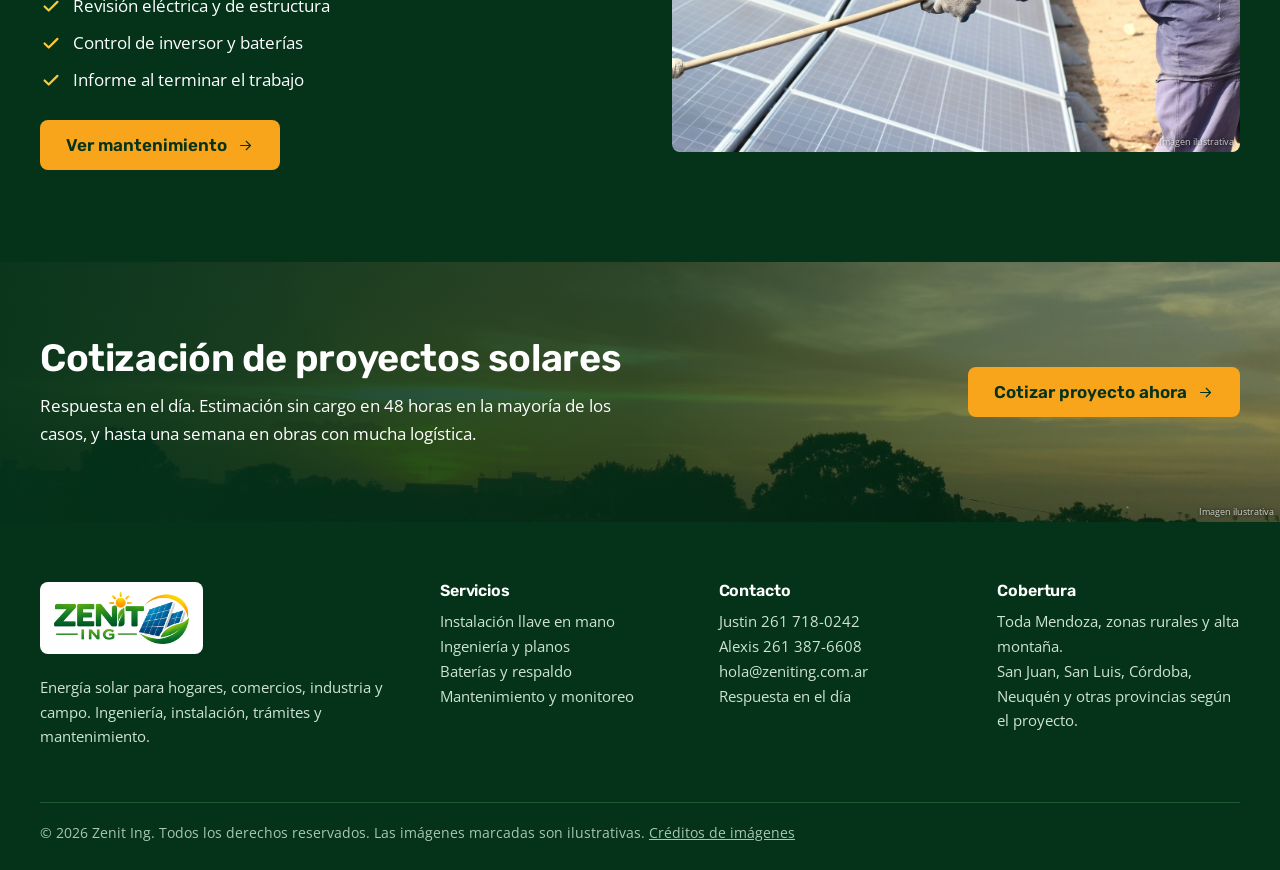
==== commit 591821a7: "Publicar versión final del sitio de Zenit Ing Reemplaza los datos de ejemplo por la información real" ====
--- a/index.html
+++ b/index.html
@@ -4,7 +4,7 @@
     <meta charset="utf-8">
     <meta name="viewport" content="width=device-width, initial-scale=1">
     <title>Inicio · Zenit Ing</title>
-    <meta name="description" content="Instalación de paneles solares, baterías y mantenimiento para hogares, comercios, industria y campo.">
+    <meta name="description" content="Paneles solares, baterías, ingeniería y mantenimiento en Mendoza para hogares, comercios, industria y campo.">
     <link rel="preconnect" href="https://fonts.googleapis.com">
     <link rel="stylesheet" href="https://fonts.googleapis.com/css2?family=Open+Sans:wght@400;600&family=Rubik:wght@500;600;700&display=swap">
     <link rel="icon" type="image/png" href="img/favicon.png">
@@ -12,7 +12,6 @@
     <script src="js/main.js" defer></script>
   </head>
   <body>
-    <!-- Encabezado -->
     <header class="site-header">
       <div class="container header-bar">
         <a class="logo" href="index.html"><img src="img/logo-zenit-ing.png" alt="Zenit Ing" width="156" height="60"></a>
@@ -23,46 +22,38 @@
           <a href="obras.html">Obras</a>
           <a href="contacto.html">Contacto</a>
         </nav>
-        <a class="btn-whatsapp" href="contacto.html" data-whatsapp aria-label="Escribinos por WhatsApp"><svg viewBox="0 0 24 24" fill="none" stroke="currentColor" stroke-width="1.6" stroke-linecap="round" stroke-linejoin="round" aria-hidden="true"><path d="M4 20l1.4-4.2A8 8 0 1 1 8.5 19z"/><path d="M9 9c0 3.5 2.5 6 6 6l1-1.8-2.2-1-.9.8c-1-.4-1.6-1-2-2l.8-.9-1-2.2z"/></svg>261 555-0142</a>
+        <div class="header-contacts">
+          <a class="btn-whatsapp" href="contacto.html" data-whatsapp aria-label="WhatsApp de Justin"><svg viewBox="0 0 24 24" fill="none" stroke="currentColor" stroke-width="1.6" stroke-linecap="round" stroke-linejoin="round" aria-hidden="true"><path d="M4 20l1.4-4.2A8 8 0 1 1 8.5 19z"/><path d="M9 9c0 3.5 2.5 6 6 6l1-1.8-2.2-1-.9.8c-1-.4-1.6-1-2-2l.8-.9-1-2.2z"/></svg>Justin 261 718-0242</a>
+          <a class="btn-whatsapp" href="contacto.html" data-whatsapp="5492613876608" aria-label="WhatsApp de Alexis"><svg viewBox="0 0 24 24" fill="none" stroke="currentColor" stroke-width="1.6" stroke-linecap="round" stroke-linejoin="round" aria-hidden="true"><path d="M4 20l1.4-4.2A8 8 0 1 1 8.5 19z"/><path d="M9 9c0 3.5 2.5 6 6 6l1-1.8-2.2-1-.9.8c-1-.4-1.6-1-2-2l.8-.9-1-2.2z"/></svg>Alexis 261 387-6608</a>
+        </div>
         <button class="nav-toggle" type="button" aria-label="Abrir menú" aria-expanded="false" aria-controls="main-nav"><svg viewBox="0 0 24 24" fill="none" stroke="currentColor" stroke-width="1.6" stroke-linecap="round" stroke-linejoin="round" aria-hidden="true"><path d="M4 7h16M4 12h16M4 17h16"/></svg></button>
       </div>
     </header>
     <main>
-      <!-- Portada -->
       <section class="hero">
-        <img class="cover-image" src="imagenes-free/05-casa-aerea-1920x1387.jpg" alt="">
+        <img class="cover-image" src="img/obras/01-nave-aerea.jpg" alt="">
         <div class="container">
           <span class="eyebrow">Energía solar llave en mano</span>
-          <h1>Tu techo ya puede generar tu propia energía</h1>
-          <p>Instalamos paneles solares, baterías y sistemas de respaldo. Nos ocupamos de la ingeniería, la obra, los trámites y el mantenimiento.</p>
+          <h1>Energía solar con ingeniería de punta a punta</h1>
+          <p>Paneles solares, baterías y sistemas de respaldo, con cálculo, planos, trámites y mantenimiento a cargo de un mismo equipo.</p>
           <div class="button-row">
-            <a class="btn" href="contacto.html">Pedí tu presupuesto <svg viewBox="0 0 24 24" fill="none" stroke="currentColor" stroke-width="1.6" stroke-linecap="round" stroke-linejoin="round" aria-hidden="true"><path d="M5 12h14"/><path d="m13 6 6 6-6 6"/></svg></a>
+            <a class="btn" href="contacto.html">Cotizar proyecto ahora <svg viewBox="0 0 24 24" fill="none" stroke="currentColor" stroke-width="1.6" stroke-linecap="round" stroke-linejoin="round" aria-hidden="true"><path d="M5 12h14"/><path d="m13 6 6 6-6 6"/></svg></a>
             <a class="btn btn--ghost" href="servicios.html">Ver servicios</a>
           </div>
         </div>
       </section>
-      <!-- Cifras -->
       <section class="stats">
         <div class="container stats-grid">
-          <div>
-            <b>+30</b><span>instalaciones realizadas</span>
-          </div>
-          <div>
-            <b>240 kW</b><span>de potencia instalada</span>
-          </div>
-          <div>
-            <b>2 años</b><span>en energía solar</span>
-          </div>
-          <div>
-            <b>4,9 / 5</b><span>valoración de clientes</span>
-          </div>
+          <div><b>24</b><span>instalaciones terminadas</span></div>
+          <div><b>800 kW</b><span>instalados, aproximadamente</span></div>
+          <div><b>3 kW</b><span>potencia mínima de instalación</span></div>
+          <div><b>En el día</b><span>respuesta a cada consulta</span></div>
         </div>
       </section>
-      <!-- Presentación y accesos -->
       <section class="section section--center">
         <div class="container container--narrow">
-          <h2>Hacemos que el sol trabaje para vos</h2>
-          <p class="lead">Somos especialistas en energía solar para viviendas, empresas y campo. Diseñamos cada sistema a partir de tu consumo real y lo acompañamos durante toda su vida útil.</p>
+          <h2>Números claros antes de invertir</h2>
+          <p class="lead">Cada sistema se diseña a partir del consumo real, con análisis económico y período de retorno de la inversión. Ingeniería significa eso: cálculo, trámites y planos, además de la obra.</p>
         </div>
         <div class="container">
           <div class="tiles">
@@ -72,12 +63,11 @@
             <a class="tile" href="servicios.html#campo"><span><svg viewBox="0 0 24 24" fill="none" stroke="currentColor" stroke-width="1.6" stroke-linecap="round" stroke-linejoin="round" aria-hidden="true"><path d="M12 21V9"/><path d="M12 13c-4 0-6-2-6-6 4 0 6 2 6 6Z"/><path d="M12 11c4 0 6-2 6-6-4 0-6 2-6 6Z"/><path d="M5 21h14"/></svg></span>Agro</a>
             <a class="tile" href="servicios.html#baterias"><span><svg viewBox="0 0 24 24" fill="none" stroke="currentColor" stroke-width="1.6" stroke-linecap="round" stroke-linejoin="round" aria-hidden="true"><rect x="3" y="7" width="16" height="10" rx="2"/><path d="M22 10.5v3"/><path d="m11 9-2 3h3l-2 3"/></svg></span>Baterías</a>
             <a class="tile" href="mantenimiento.html"><span><svg viewBox="0 0 24 24" fill="none" stroke="currentColor" stroke-width="1.6" stroke-linecap="round" stroke-linejoin="round" aria-hidden="true"><path d="M14.5 6.5a4 4 0 0 1 5-1.5L17 7.5l.5 2 2 .5 2.5-2.5a4 4 0 0 1-5.5 5L8 21l-3-3 8.5-8.5a4 4 0 0 1 1-3Z"/></svg></span>Mantenimiento</a>
-            <a class="tile" href="servicios.html#residencial"><span><svg viewBox="0 0 24 24" fill="none" stroke="currentColor" stroke-width="1.6" stroke-linecap="round" stroke-linejoin="round" aria-hidden="true"><path d="M4 20V4"/><path d="M4 20h16"/><path d="m8 15 3.5-4 3 2.5L20 7"/></svg></span>Monitoreo</a>
+            <a class="tile" href="servicios.html#ingenieria"><span><svg viewBox="0 0 24 24" fill="none" stroke="currentColor" stroke-width="1.6" stroke-linecap="round" stroke-linejoin="round" aria-hidden="true"><path d="M4 20V4"/><path d="M4 20h16"/><path d="m8 15 3.5-4 3 2.5L20 7"/></svg></span>Ingeniería</a>
             <a class="tile" href="servicios.html#tramites"><span><svg viewBox="0 0 24 24" fill="none" stroke="currentColor" stroke-width="1.6" stroke-linecap="round" stroke-linejoin="round" aria-hidden="true"><path d="M6 3h8l4 4v14H6z"/><path d="M14 3v4h4"/><path d="M9 13h6M9 17h6"/></svg></span>Trámites</a>
           </div>
         </div>
       </section>
-      <!-- Segmentos -->
       <section class="section section--sand">
         <div class="container">
           <div class="section-head">
@@ -86,167 +76,85 @@
           </div>
           <div class="cards">
             <article class="card">
-              <img src="imagenes-free/02-casa-cesped-800x600.jpg" alt="Hogares" loading="lazy">
-              <div class="card-body">
-                <h3>Hogares</h3>
-                <p>Bajá la factura y sumá respaldo para los cortes de luz.</p>
-              </div>
+              <span class="media"><img src="img/obras/03-techo-tejas.jpg" alt="Paneles solares sobre un techo de tejas" loading="lazy"></span>
+              <div class="card-body"><h3>Hogares</h3><p>Menor gasto de luz y respaldo para los cortes.</p></div>
             </article>
             <article class="card">
-              <img src="imagenes-free/27-carport-playa-800x600.jpg" alt="Comercios" loading="lazy">
-              <div class="card-body">
-                <h3>Comercios</h3>
-                <p>Sistemas en techo o cocheras dimensionados según tu consumo real.</p>
-              </div>
+              <span class="media"><img src="img/obras/04-techo-chapa.jpg" alt="Paneles solares sobre un techo de chapa" loading="lazy"></span>
+              <div class="card-body"><h3>Comercios</h3><p>Sistemas en techo o cocheras, según el consumo real.</p></div>
             </article>
             <article class="card">
-              <img src="imagenes-free/25-nave-industrial-1600x900.jpg" alt="Industria" loading="lazy">
-              <div class="card-body">
-                <h3>Industria</h3>
-                <p>Plantas sobre nave con ingeniería, obra y puesta en marcha.</p>
-              </div>
+              <span class="media"><img src="img/obras/02-nave-detalle.jpg" alt="Nave industrial con paneles solares" loading="lazy"></span>
+              <div class="card-body"><h3>Industria</h3><p>Obras medianas y grandes, hasta parques solares.</p></div>
             </article>
             <article class="card">
-              <img src="imagenes-free/21-campo-pampa-1000x800.jpg" alt="Campo" loading="lazy">
-              <div class="card-body">
-                <h3>Campo</h3>
-                <p>Bombeo solar, sistemas aislados y riego donde no llega la red.</p>
-              </div>
+              <span class="media"><img src="img/obras/10-suelo-hileras.jpg" alt="Hileras de paneles solares en suelo" loading="lazy"></span>
+              <div class="card-body"><h3>Campo</h3><p>Bombeo solar, riego y sistemas aislados de la red.</p></div>
             </article>
           </div>
         </div>
       </section>
-      <!-- Proceso -->
       <section class="section">
         <div class="container split">
-          <img class="photo" src="imagenes-free/09-instalacion-primer-plano-1000x800.jpg" alt="Instaladores colocando paneles" loading="lazy">
+          <span class="media photo"><img src="img/obras/06-terraza.jpg" alt="Paneles solares instalados en una terraza" loading="lazy"></span>
           <div>
-            <span class="eyebrow eyebrow--dark">Cómo trabajamos</span>
-            <h2>De la primera consulta a tu primer kWh</h2>
+            <span class="eyebrow eyebrow--dark">Forma de trabajo</span>
+            <h2>De la primera consulta al primer kWh</h2>
             <ol class="steps">
-              <li><b>Relevamiento</b><span>Analizamos tu factura, tu techo, orientación y sombras.</span></li>
-              <li><b>Proyecto</b><span>Dimensionamos el sistema y te pasamos un presupuesto cerrado.</span></li>
-              <li><b>Instalación</b><span>Montaje, tablero, protecciones y puesta en marcha.</span></li>
-              <li><b>Conexión</b><span>Gestionamos el trámite de usuario-generador con tu distribuidora.</span></li>
+              <li><b>Relevamiento</b><span>Consumos según el NIC de EDEMSA y visita para evaluar estructura y puntos de inyección.</span></li>
+              <li><b>Proyecto</b><span>Dimensionamiento, análisis económico y presupuesto cerrado.</span></li>
+              <li><b>Instalación</b><span>Montaje, tablero, protecciones, puesta en marcha y prueba de calidad con torquímetro.</span></li>
+              <li><b>Conexión</b><span>Gestión del trámite de usuario-generador con la distribuidora e informe final.</span></li>
             </ol>
           </div>
         </div>
       </section>
-      <!-- Mantenimiento -->
       <section class="section--dark">
         <div class="container split">
           <div>
             <span class="eyebrow">Mantenimiento</span>
             <h2>Un sistema limpio rinde lo que prometió</h2>
-            <p>La suciedad, las sombras nuevas y las conexiones flojas bajan la generación sin que te des cuenta. Con un plan de mantenimiento revisamos todo antes de que se note en la factura.</p>
-            <ul class="checklist">
-              <li><svg viewBox="0 0 24 24" fill="none" stroke="currentColor" stroke-width="1.6" stroke-linecap="round" stroke-linejoin="round" aria-hidden="true"><path d="m5 12.5 4.5 4.5L19 7.5"/></svg>Limpieza profesional de módulos</li>
-              <li><svg viewBox="0 0 24 24" fill="none" stroke="currentColor" stroke-width="1.6" stroke-linecap="round" stroke-linejoin="round" aria-hidden="true"><path d="m5 12.5 4.5 4.5L19 7.5"/></svg>Revisión eléctrica y de estructura</li>
-              <li><svg viewBox="0 0 24 24" fill="none" stroke="currentColor" stroke-width="1.6" stroke-linecap="round" stroke-linejoin="round" aria-hidden="true"><path d="m5 12.5 4.5 4.5L19 7.5"/></svg>Control de inversor y baterías</li>
-              <li><svg viewBox="0 0 24 24" fill="none" stroke="currentColor" stroke-width="1.6" stroke-linecap="round" stroke-linejoin="round" aria-hidden="true"><path d="m5 12.5 4.5 4.5L19 7.5"/></svg>Informe con fotos después de cada visita</li>
-            </ul>
-            <a class="btn" href="mantenimiento.html">Ver planes <svg viewBox="0 0 24 24" fill="none" stroke="currentColor" stroke-width="1.6" stroke-linecap="round" stroke-linejoin="round" aria-hidden="true"><path d="M5 12h14"/><path d="m13 6 6 6-6 6"/></svg></a>
+            <p>La suciedad, las sombras nuevas y las conexiones flojas bajan la generación sin aviso. Cada mantenimiento se cotiza a medida, desde una vivienda hasta una bodega o finca con más de 50 paneles.</p>
+            <ul class="checklist"><li><svg viewBox="0 0 24 24" fill="none" stroke="currentColor" stroke-width="1.6" stroke-linecap="round" stroke-linejoin="round" aria-hidden="true"><path d="m5 12.5 4.5 4.5L19 7.5"/></svg>Limpieza de módulos</li><li><svg viewBox="0 0 24 24" fill="none" stroke="currentColor" stroke-width="1.6" stroke-linecap="round" stroke-linejoin="round" aria-hidden="true"><path d="m5 12.5 4.5 4.5L19 7.5"/></svg>Revisión eléctrica y de estructura</li><li><svg viewBox="0 0 24 24" fill="none" stroke="currentColor" stroke-width="1.6" stroke-linecap="round" stroke-linejoin="round" aria-hidden="true"><path d="m5 12.5 4.5 4.5L19 7.5"/></svg>Control de inversor y baterías</li><li><svg viewBox="0 0 24 24" fill="none" stroke="currentColor" stroke-width="1.6" stroke-linecap="round" stroke-linejoin="round" aria-hidden="true"><path d="m5 12.5 4.5 4.5L19 7.5"/></svg>Informe al terminar el trabajo</li></ul>
+            <a class="btn" href="mantenimiento.html">Ver mantenimiento <svg viewBox="0 0 24 24" fill="none" stroke="currentColor" stroke-width="1.6" stroke-linecap="round" stroke-linejoin="round" aria-hidden="true"><path d="M5 12h14"/><path d="m13 6 6 6-6 6"/></svg></a>
           </div>
-          <img class="photo" src="imagenes-free/16-limpieza-paneles-1920x1080.jpg" alt="Técnico limpiando paneles solares" loading="lazy">
+          <span class="media photo"><img src="img/ilustrativas/06-limpieza-paneles.jpg" alt="Limpieza de paneles solares" loading="lazy"><small class="img-note">Imagen ilustrativa</small></span>
         </div>
       </section>
-      <!-- Obras -->
-      <section class="section">
-        <div class="container">
-          <div class="section-head">
-            <h2>Obras recientes</h2>
-            <a href="obras.html">Ver todas <svg viewBox="0 0 24 24" fill="none" stroke="currentColor" stroke-width="1.6" stroke-linecap="round" stroke-linejoin="round" aria-hidden="true"><path d="M5 12h14"/><path d="m13 6 6 6-6 6"/></svg></a>
-          </div>
-          <div class="gallery">
-            <figure class="project">
-              <img src="imagenes-free/20-campo-desierto-800x600.jpg" alt="Finca en Luján de Cuyo" loading="lazy">
-              <figcaption><b>Finca en Luján de Cuyo</b><span>12 kWp</span></figcaption>
-            </figure>
-            <figure class="project">
-              <img src="imagenes-free/40-techo-edificio-800x600.jpg" alt="Escuela rural, Lavalle" loading="lazy">
-              <figcaption><b>Escuela rural, Lavalle</b><span>8 kWp</span></figcaption>
-            </figure>
-            <figure class="project">
-              <img src="imagenes-free/26-techo-empresa-2000x900.jpg" alt="Oficinas, Godoy Cruz" loading="lazy">
-              <figcaption><b>Oficinas, Godoy Cruz</b><span>12 kWp</span></figcaption>
-            </figure>
-            <figure class="project">
-              <img src="imagenes-free/06-casa-galeria-1000x800.jpg" alt="Casa en Guaymallén" loading="lazy">
-              <figcaption><b>Casa en Guaymallén</b><span>5 kWp</span></figcaption>
-            </figure>
-            <figure class="project">
-              <img src="imagenes-free/14-estructura-carport-1000x800.jpg" alt="Cocheras solares, Maipú" loading="lazy">
-              <figcaption><b>Cocheras solares, Maipú</b><span>15 kWp</span></figcaption>
-            </figure>
-            <figure class="project">
-              <img src="imagenes-free/19-campo-rural-1000x800.jpg" alt="Bodega en Tunuyán" loading="lazy">
-              <figcaption><b>Bodega en Tunuyán</b><span>18 kWp</span></figcaption>
-            </figure>
-          </div>
-        </div>
-      </section>
-      <!-- Testimonios -->
-      <section class="section section--sand">
-        <div class="container">
-          <h2 class="section-title">Lo que dicen nuestros clientes</h2>
-          <div class="testimonials">
-            <blockquote class="testimonial">
-              <p>Pasamos de pagar una fortuna a casi nada en verano, y el trámite lo hicieron ellos de punta a punta.</p>
-              <footer>
-                <b>Laura M.</b><span>Vivienda en Guaymallén</span>
-              </footer>
-            </blockquote>
-            <blockquote class="testimonial">
-              <p>La obra se hizo sin frenar el local. Hoy vemos la generación desde el celular.</p>
-              <footer>
-                <b>Diego R.</b><span>Ferretería en Godoy Cruz</span>
-              </footer>
-            </blockquote>
-            <blockquote class="testimonial">
-              <p>Nos resolvieron el bombeo del campo. Dejamos de depender del generador.</p>
-              <footer>
-                <b>Marcos T.</b><span>Finca en San Rafael</span>
-              </footer>
-            </blockquote>
-          </div>
-        </div>
-      </section>
-      <!-- Llamado a la acción -->
       <section class="cta">
-        <img class="cover-image" src="imagenes-free/37-atardecer-techo-1613x725.jpg" alt="" loading="lazy">
+        <img class="cover-image" src="img/ilustrativas/01-atardecer-techo.jpg" alt="" loading="lazy"><small class="img-note">Imagen ilustrativa</small>
         <div class="container">
           <div>
-            <h2>¿Cuánto podría generar tu techo?</h2>
-            <p>Mandanos una foto de tu factura y te devolvemos una estimación sin cargo en 48 horas.</p>
+            <h2>Cotización de proyectos solares</h2>
+            <p>Respuesta en el día. Estimación sin cargo en 48 horas en la mayoría de los casos, y hasta una semana en obras con mucha logística.</p>
           </div>
-          <a class="btn" href="contacto.html">Pedí tu presupuesto <svg viewBox="0 0 24 24" fill="none" stroke="currentColor" stroke-width="1.6" stroke-linecap="round" stroke-linejoin="round" aria-hidden="true"><path d="M5 12h14"/><path d="m13 6 6 6-6 6"/></svg></a>
+          <a class="btn" href="contacto.html">Cotizar proyecto ahora <svg viewBox="0 0 24 24" fill="none" stroke="currentColor" stroke-width="1.6" stroke-linecap="round" stroke-linejoin="round" aria-hidden="true"><path d="M5 12h14"/><path d="m13 6 6 6-6 6"/></svg></a>
         </div>
       </section>
     </main>
-    <!-- Pie de página -->
     <footer class="site-footer">
       <div class="container footer-grid">
         <div>
           <a class="logo logo--light" href="index.html"><img src="img/logo-zenit-ing.png" alt="Zenit Ing" width="156" height="60"></a>
-          <p>Energía solar para hogares, comercios, industria y campo. Instalación, trámites y mantenimiento.</p>
+          <p>Energía solar para hogares, comercios, industria y campo. Ingeniería, instalación, trámites y mantenimiento.</p>
         </div>
         <div>
           <h4>Servicios</h4>
-          <p>Instalación llave en mano<br>Baterías y respaldo<br>Mantenimiento<br>Monitoreo</p>
+          <p>Instalación llave en mano<br>Ingeniería y planos<br>Baterías y respaldo<br>Mantenimiento y monitoreo</p>
         </div>
         <div>
           <h4>Contacto</h4>
-          <p>261 555-0142<br>hola@zeniting.com.ar<br>Lun a vie, 9 a 18 h</p>
+          <p>Justin 261 718-0242<br>Alexis 261 387-6608<br>hola@zeniting.com.ar<br>Respuesta en el día</p>
         </div>
         <div>
           <h4>Cobertura</h4>
-          <p>Toda la provincia de Mendoza.<br>Consultanos por otras provincias.</p>
+          <p>Toda Mendoza, zonas rurales y alta montaña.<br>San Juan, San Luis, Córdoba, Neuquén y otras provincias según el proyecto.</p>
         </div>
       </div>
       <div class="container footer-legal">
-        Prototipo de diseño. Cifras, precios, obras, testimonios y teléfono son de ejemplo. <a href="creditos.html">Créditos de imágenes</a>
+        © 2026 Zenit Ing. Todos los derechos reservados. Las imágenes marcadas son ilustrativas. <a href="creditos.html">Créditos de imágenes</a>
       </div>
     </footer>
-    <a class="whatsapp-float" href="contacto.html" data-whatsapp aria-label="Escribinos por WhatsApp"><svg viewBox="0 0 24 24" fill="none" stroke="currentColor" stroke-width="1.6" stroke-linecap="round" stroke-linejoin="round" aria-hidden="true"><path d="M4 20l1.4-4.2A8 8 0 1 1 8.5 19z"/><path d="M9 9c0 3.5 2.5 6 6 6l1-1.8-2.2-1-.9.8c-1-.4-1.6-1-2-2l.8-.9-1-2.2z"/></svg></a>
+    <a class="whatsapp-float" href="contacto.html" data-whatsapp aria-label="Consultar por WhatsApp"><svg viewBox="0 0 24 24" fill="none" stroke="currentColor" stroke-width="1.6" stroke-linecap="round" stroke-linejoin="round" aria-hidden="true"><path d="M4 20l1.4-4.2A8 8 0 1 1 8.5 19z"/><path d="M9 9c0 3.5 2.5 6 6 6l1-1.8-2.2-1-.9.8c-1-.4-1.6-1-2-2l.8-.9-1-2.2z"/></svg></a>
   </body>
 </html>
--- a/css/styles.css
+++ b/css/styles.css
@@ -318,6 +318,38 @@
   white-space: nowrap;
 }
 
+/* Foto con aviso: .media envuelve la imagen para poder apoyar las notas encima */
+.media {
+  position: relative;
+  display: block;
+  overflow: hidden;
+}
+
+.media.photo {
+  border-radius: var(--radius);
+}
+
+.card .media {
+  height: 200px;
+}
+
+/* Aviso "Imagen ilustrativa": chico y discreto a propósito */
+.img-note {
+  position: absolute;
+  right: 6px;
+  bottom: 4px;
+  z-index: 2;
+  color: rgba(255, 255, 255, 0.78);
+  font: 400 9px/1.2 var(--font-body);
+  text-shadow: 0 0 3px rgba(0, 0, 0, 0.9);
+  pointer-events: none;
+}
+
+.project .img-note {
+  top: 5px;
+  bottom: auto;
+}
+
 /* 3. Encabezado y navegación
    ========================================================================== */
 
@@ -325,8 +357,7 @@
   position: sticky;
   top: 0;
   z-index: 50;
-  background: var(--white);
-  border-bottom: 1px solid var(--line);
+  background: var(--green-deep);
 }
 
 .header-bar {
@@ -342,7 +373,14 @@
 
 .logo img {
   width: auto;
-  height: 60px;
+  height: 52px;
+}
+
+/* El encabezado es verde y el logo tiene fondo blanco: va sobre una placa */
+.site-header .logo {
+  padding: 3px 10px;
+  border-radius: 6px;
+  background: var(--white);
 }
 
 /* El logo tiene letras oscuras: sobre fondo oscuro va en una placa blanca */
@@ -357,6 +395,7 @@
   display: flex;
   gap: 30px;
   margin-left: auto;
+  color: var(--white);
   font: 500 16px var(--font-title);
 }
 
@@ -382,6 +421,11 @@
   white-space: nowrap;
 }
 
+.header-contacts {
+  display: flex;
+  gap: 8px;
+}
+
 .btn-whatsapp svg {
   font-size: 21px;
 }
@@ -396,7 +440,7 @@
   border: 0;
   border-radius: var(--radius);
   background: transparent;
-  color: var(--green-deep);
+  color: var(--white);
   font-size: 30px;
   cursor: pointer;
 }
@@ -437,7 +481,7 @@
   position: absolute;
   inset: 0;
   z-index: 1;
-  background: linear-gradient(90deg, rgba(4, 51, 26, 0.92) 0%, rgba(4, 51, 26, 0.64) 45%, rgba(4, 51, 26, 0.1) 100%);
+  background: linear-gradient(90deg, rgba(4, 51, 26, 0.96) 0%, rgba(4, 51, 26, 0.8) 50%, rgba(11, 90, 42, 0.32) 100%);
 }
 
 .cover-image {
@@ -574,40 +618,6 @@
   color: var(--muted);
 }
 
-.gallery {
-  display: grid;
-  grid-template-columns: repeat(3, 1fr);
-  gap: 20px;
-}
-
-.gallery .project {
-  height: 280px;
-}
-
-.testimonials {
-  display: grid;
-  grid-template-columns: repeat(3, 1fr);
-  gap: 24px;
-}
-
-.testimonial {
-  margin: 0;
-  padding: 28px;
-  border-top: 4px solid var(--sun);
-  border-radius: var(--radius);
-  background: var(--white);
-}
-
-.testimonial footer b {
-  display: block;
-  font: 600 17px var(--font-title);
-}
-
-.testimonial footer span {
-  color: var(--muted);
-  font-size: 15px;
-}
-
 /* 6. Servicios
    ========================================================================== */
 
@@ -623,7 +633,7 @@
   align-items: center;
 }
 
-.service--reverse img {
+.service--reverse .media {
   order: 2;
 }
 
@@ -645,56 +655,6 @@
 
 /* 7. Mantenimiento
    ========================================================================== */
-
-.plans {
-  display: grid;
-  grid-template-columns: repeat(3, 1fr);
-  gap: 24px;
-  align-items: stretch;
-}
-
-.plan {
-  position: relative;
-  display: flex;
-  flex-direction: column;
-  padding: 34px 30px;
-  border-radius: var(--radius);
-  background: var(--white);
-  box-shadow: 0 0 0 1px var(--line);
-}
-
-.plan--featured {
-  box-shadow: 0 0 0 3px var(--sun);
-}
-
-.plan h3 {
-  margin: 0;
-  font-size: 26px;
-}
-
-.plan small {
-  color: var(--muted);
-  font-size: 15px;
-}
-
-.plan .checklist {
-  flex: 1;
-}
-
-.plan .btn {
-  justify-content: center;
-}
-
-.plan-price {
-  margin: 18px 0 20px;
-  font: 600 36px var(--font-title);
-}
-
-.plan-price span {
-  display: block;
-  color: var(--muted);
-  font: 400 15px var(--font-body);
-}
 
 .faq details {
   padding: 16px 0;
@@ -822,6 +782,17 @@
   font: 400 14px var(--font-body);
 }
 
+.field-help {
+  margin: -8px 0 0;
+  color: var(--muted);
+  font-size: 14px;
+}
+
+.field-help a {
+  color: var(--blue);
+  text-decoration: underline;
+}
+
 .form-status {
   margin: 0;
   color: var(--green);
@@ -949,13 +920,46 @@
 /* 11. Responsive
    ========================================================================== */
 
+/* Pantallas medianas: los dos teléfonos necesitan más lugar en el encabezado */
+@media (max-width: 1320px) {
+  .header-bar {
+    gap: 16px;
+  }
+
+  .main-nav {
+    gap: 16px;
+    font-size: 15px;
+  }
+
+  .btn-whatsapp {
+    padding: 8px 12px;
+    font-size: 14px;
+  }
+}
+
+@media (max-width: 1080px) {
+  .header-bar,
+  .main-nav {
+    gap: 12px;
+  }
+
+  .main-nav {
+    font-size: 14px;
+  }
+
+  .btn-whatsapp {
+    padding: 7px 10px;
+    font-size: 13px;
+  }
+}
+
 /* Tablet: el menú pasa a desplegable */
 @media (max-width: 1000px) {
   .nav-toggle {
     display: grid;
   }
 
-  .btn-whatsapp {
+  .header-contacts {
     margin-left: auto;
   }
 
@@ -969,9 +973,8 @@
     gap: 0;
     margin: 0;
     padding: 8px 24px 16px;
-    background: var(--white);
-    border-bottom: 1px solid var(--line);
-    box-shadow: 0 10px 20px rgba(4, 51, 26, 0.12);
+    background: var(--green-deep);
+    box-shadow: 0 10px 20px rgba(4, 51, 26, 0.3);
   }
 
   .main-nav.is-open {
@@ -980,12 +983,12 @@
 
   .main-nav a {
     padding: 12px 0;
-    border-bottom: 1px solid var(--line);
+    border-bottom: 1px solid #1f5a36;
   }
 
   .main-nav a[aria-current="page"] {
-    border-color: var(--line);
-    color: var(--green);
+    border-color: #1f5a36;
+    color: var(--sun-light);
   }
 
   .tiles {
@@ -993,10 +996,7 @@
   }
 
   .cards,
-  .gallery,
   .projects,
-  .testimonials,
-  .plans,
   .footer-grid {
     grid-template-columns: repeat(2, 1fr);
   }
@@ -1007,8 +1007,21 @@
     gap: 34px;
   }
 
-  .service--reverse img {
+  .service--reverse .media {
     order: 0;
+  }
+}
+
+/* Tablet angosta: los teléfonos se achican para entrar junto al logo */
+@media (max-width: 720px) {
+  .header-contacts {
+    gap: 4px;
+  }
+
+  .btn-whatsapp {
+    gap: 4px;
+    padding: 6px 7px;
+    font-size: 12px;
   }
 }
 
@@ -1040,13 +1053,17 @@
   }
 
   .logo img {
-    height: 46px;
+    height: 40px;
   }
 
   /* En celular el número no entra: queda solo el ícono */
   .btn-whatsapp {
     padding: 9px;
     font-size: 0;
+  }
+
+  .btn-whatsapp + .btn-whatsapp {
+    display: none;
   }
 
   /* El texto ocupa todo el ancho, así que el fondo se oscurece parejo */
@@ -1100,10 +1117,7 @@
   }
 
   .cards,
-  .gallery,
   .projects,
-  .testimonials,
-  .plans,
   .form-grid,
   .values,
   .footer-grid {
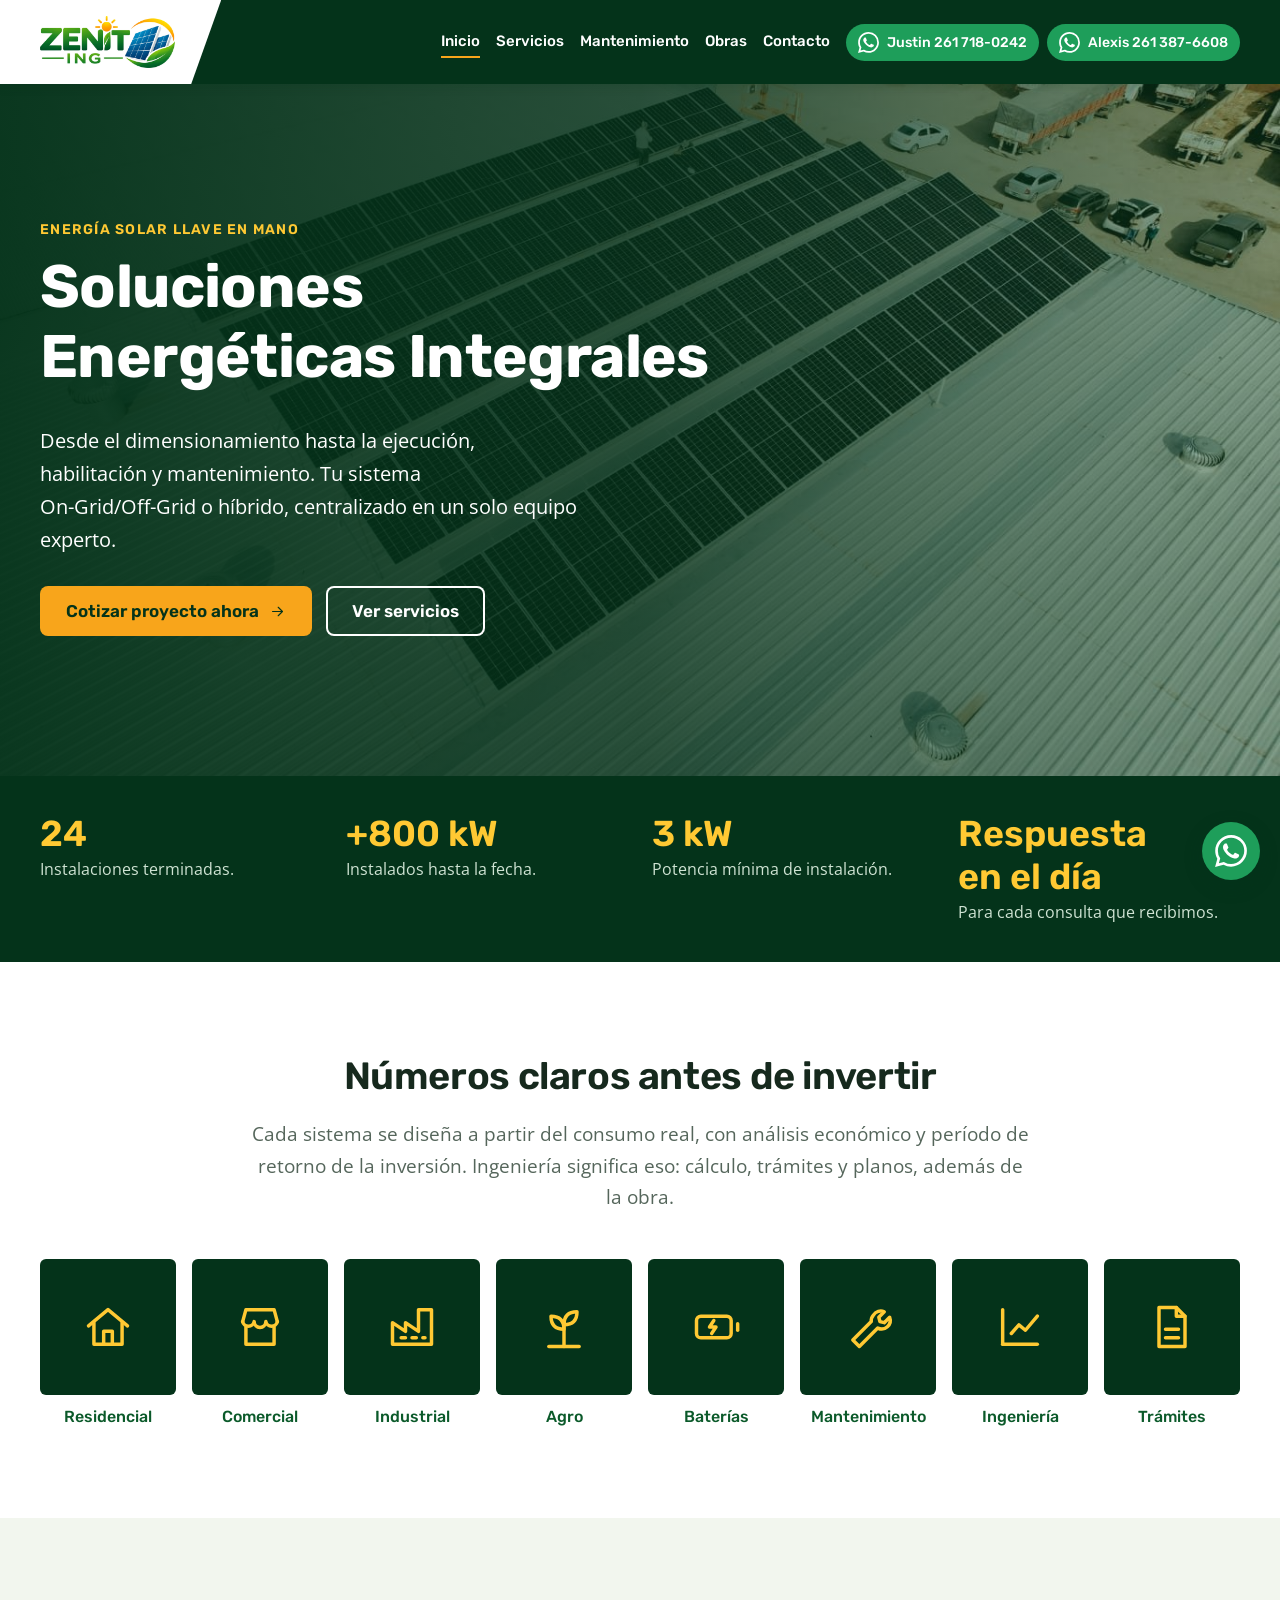
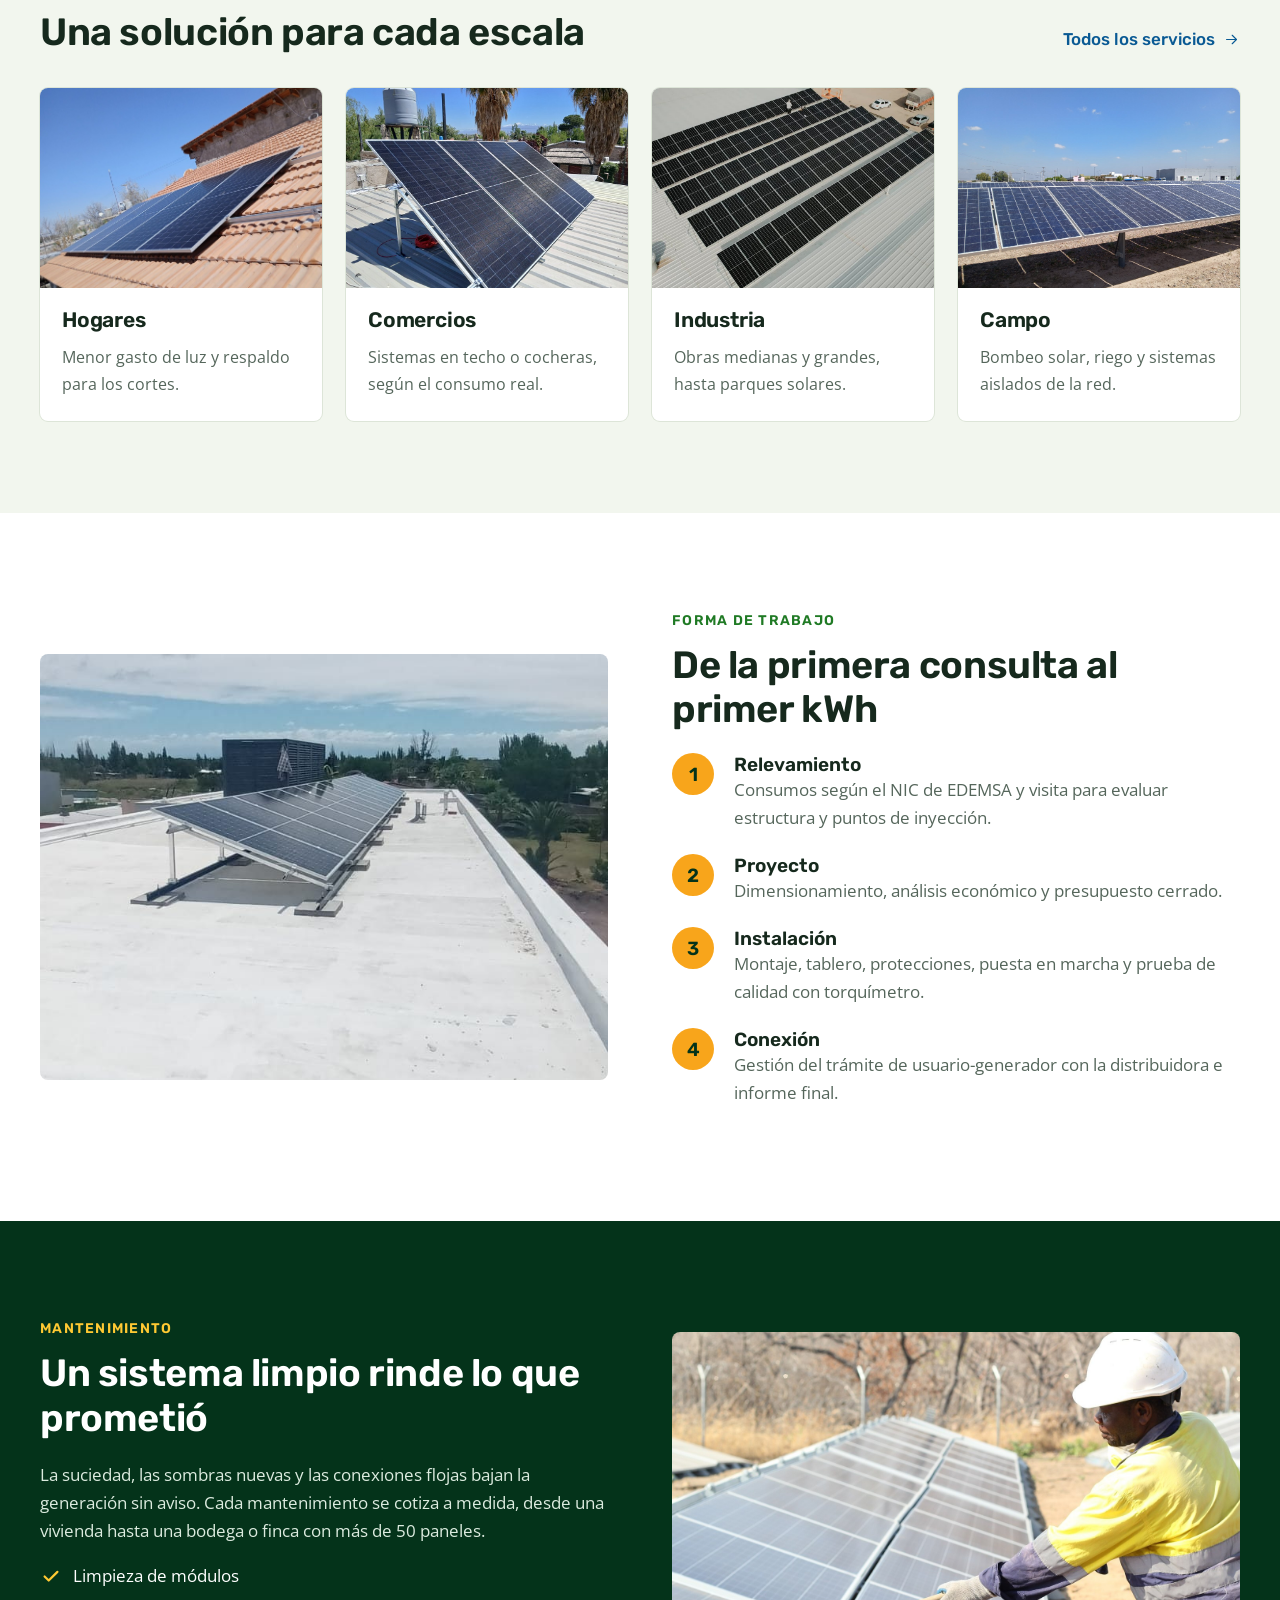
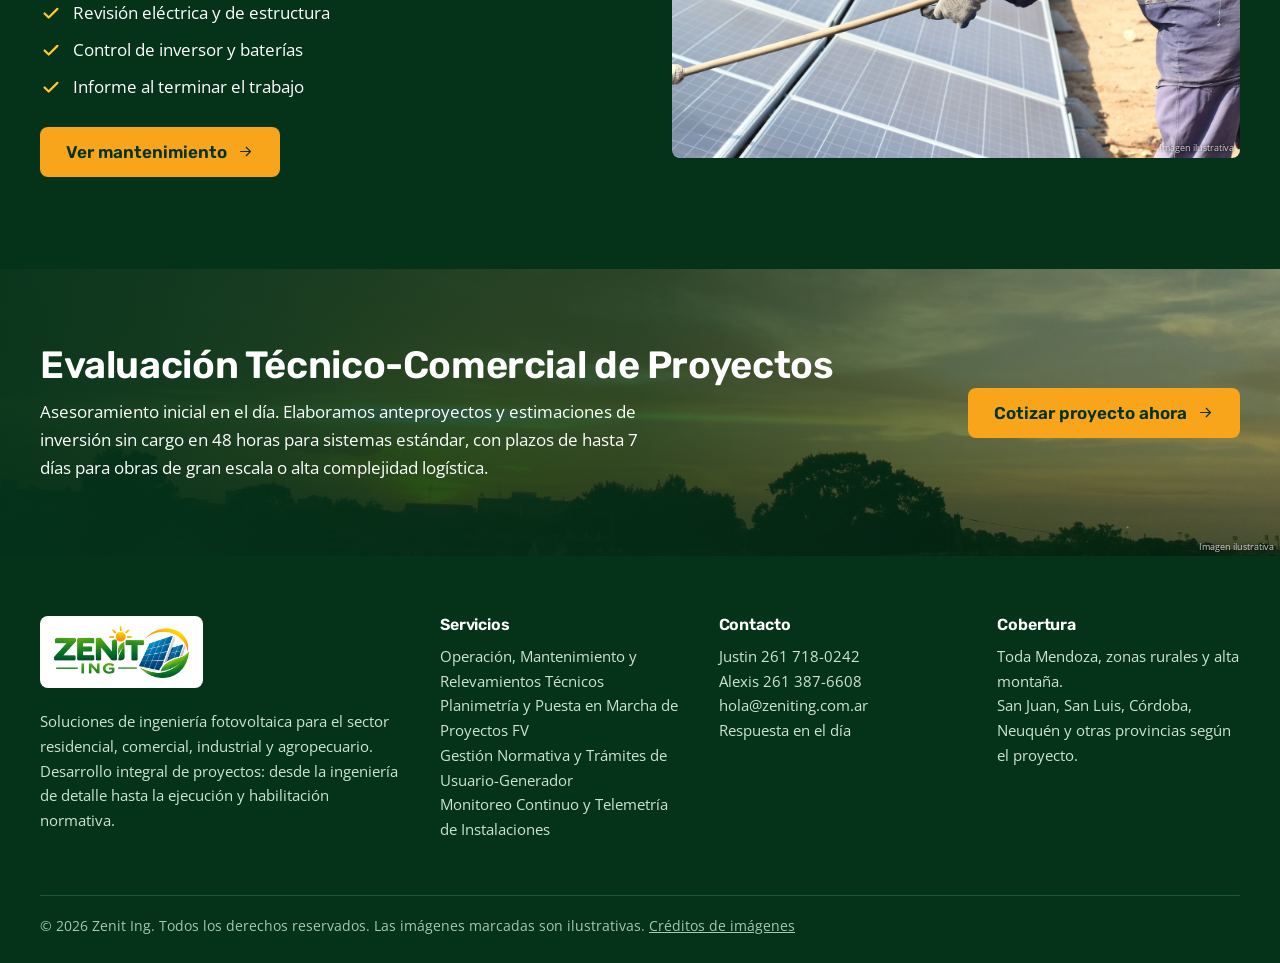
==== commit d387aeef: "Actualizar textos, encabezado e imágenes del sitio de Zenit Ing - Logo del encabezado sobre bloque b" ====
--- a/index.html
+++ b/index.html
@@ -8,6 +8,7 @@
     <link rel="preconnect" href="https://fonts.googleapis.com">
     <link rel="stylesheet" href="https://fonts.googleapis.com/css2?family=Open+Sans:wght@400;600&family=Rubik:wght@500;600;700&display=swap">
     <link rel="icon" type="image/png" href="img/favicon.png">
+    <link rel="apple-touch-icon" href="img/apple-touch-icon.png">
     <link rel="stylesheet" href="css/styles.css">
     <script src="js/main.js" defer></script>
   </head>
@@ -23,8 +24,8 @@
           <a href="contacto.html">Contacto</a>
         </nav>
         <div class="header-contacts">
-          <a class="btn-whatsapp" href="contacto.html" data-whatsapp aria-label="WhatsApp de Justin"><svg viewBox="0 0 24 24" fill="none" stroke="currentColor" stroke-width="1.6" stroke-linecap="round" stroke-linejoin="round" aria-hidden="true"><path d="M4 20l1.4-4.2A8 8 0 1 1 8.5 19z"/><path d="M9 9c0 3.5 2.5 6 6 6l1-1.8-2.2-1-.9.8c-1-.4-1.6-1-2-2l.8-.9-1-2.2z"/></svg>Justin 261 718-0242</a>
-          <a class="btn-whatsapp" href="contacto.html" data-whatsapp="5492613876608" aria-label="WhatsApp de Alexis"><svg viewBox="0 0 24 24" fill="none" stroke="currentColor" stroke-width="1.6" stroke-linecap="round" stroke-linejoin="round" aria-hidden="true"><path d="M4 20l1.4-4.2A8 8 0 1 1 8.5 19z"/><path d="M9 9c0 3.5 2.5 6 6 6l1-1.8-2.2-1-.9.8c-1-.4-1.6-1-2-2l.8-.9-1-2.2z"/></svg>Alexis 261 387-6608</a>
+          <a class="btn-whatsapp" href="contacto.html" data-whatsapp aria-label="WhatsApp de Justin"><svg viewBox="0 0 24 24" fill="currentColor" aria-hidden="true"><path d="M17.472 14.382c-.297-.149-1.758-.867-2.03-.967-.273-.099-.471-.148-.67.15-.197.297-.767.966-.94 1.164-.173.199-.347.223-.644.075-.297-.15-1.255-.463-2.39-1.475-.883-.788-1.48-1.761-1.653-2.059-.173-.297-.018-.458.13-.606.134-.133.298-.347.446-.52.149-.174.198-.298.298-.497.099-.198.05-.371-.025-.52-.075-.149-.669-1.612-.916-2.207-.242-.579-.487-.5-.669-.51-.173-.008-.371-.01-.57-.01-.198 0-.52.074-.792.372-.272.297-1.04 1.016-1.04 2.479 0 1.462 1.065 2.875 1.213 3.074.149.198 2.096 3.2 5.077 4.487.709.306 1.262.489 1.694.625.712.227 1.36.195 1.871.118.571-.085 1.758-.719 2.006-1.413.248-.694.248-1.289.173-1.413-.074-.124-.272-.198-.57-.347m-5.421 7.403h-.004a9.87 9.87 0 0 1-5.031-1.378l-.361-.214-3.741.982.998-3.648-.235-.374a9.86 9.86 0 0 1-1.51-5.26c.001-5.45 4.436-9.884 9.888-9.884 2.64 0 5.122 1.03 6.988 2.898a9.825 9.825 0 0 1 2.893 6.994c-.003 5.45-4.437 9.884-9.885 9.884m8.413-18.297A11.815 11.815 0 0 0 12.05 0C5.495 0 .16 5.335.157 11.892c0 2.096.547 4.142 1.588 5.945L.057 24l6.305-1.654a11.882 11.882 0 0 0 5.683 1.448h.005c6.554 0 11.89-5.335 11.893-11.893a11.821 11.821 0 0 0-3.48-8.413z"/></svg>Justin 261 718-0242</a>
+          <a class="btn-whatsapp" href="contacto.html" data-whatsapp="5492613876608" aria-label="WhatsApp de Alexis"><svg viewBox="0 0 24 24" fill="currentColor" aria-hidden="true"><path d="M17.472 14.382c-.297-.149-1.758-.867-2.03-.967-.273-.099-.471-.148-.67.15-.197.297-.767.966-.94 1.164-.173.199-.347.223-.644.075-.297-.15-1.255-.463-2.39-1.475-.883-.788-1.48-1.761-1.653-2.059-.173-.297-.018-.458.13-.606.134-.133.298-.347.446-.52.149-.174.198-.298.298-.497.099-.198.05-.371-.025-.52-.075-.149-.669-1.612-.916-2.207-.242-.579-.487-.5-.669-.51-.173-.008-.371-.01-.57-.01-.198 0-.52.074-.792.372-.272.297-1.04 1.016-1.04 2.479 0 1.462 1.065 2.875 1.213 3.074.149.198 2.096 3.2 5.077 4.487.709.306 1.262.489 1.694.625.712.227 1.36.195 1.871.118.571-.085 1.758-.719 2.006-1.413.248-.694.248-1.289.173-1.413-.074-.124-.272-.198-.57-.347m-5.421 7.403h-.004a9.87 9.87 0 0 1-5.031-1.378l-.361-.214-3.741.982.998-3.648-.235-.374a9.86 9.86 0 0 1-1.51-5.26c.001-5.45 4.436-9.884 9.888-9.884 2.64 0 5.122 1.03 6.988 2.898a9.825 9.825 0 0 1 2.893 6.994c-.003 5.45-4.437 9.884-9.885 9.884m8.413-18.297A11.815 11.815 0 0 0 12.05 0C5.495 0 .16 5.335.157 11.892c0 2.096.547 4.142 1.588 5.945L.057 24l6.305-1.654a11.882 11.882 0 0 0 5.683 1.448h.005c6.554 0 11.89-5.335 11.893-11.893a11.821 11.821 0 0 0-3.48-8.413z"/></svg>Alexis 261 387-6608</a>
         </div>
         <button class="nav-toggle" type="button" aria-label="Abrir menú" aria-expanded="false" aria-controls="main-nav"><svg viewBox="0 0 24 24" fill="none" stroke="currentColor" stroke-width="1.6" stroke-linecap="round" stroke-linejoin="round" aria-hidden="true"><path d="M4 7h16M4 12h16M4 17h16"/></svg></button>
       </div>
@@ -34,8 +35,8 @@
         <img class="cover-image" src="img/obras/01-nave-aerea.jpg" alt="">
         <div class="container">
           <span class="eyebrow">Energía solar llave en mano</span>
-          <h1>Energía solar con ingeniería de punta a punta</h1>
-          <p>Paneles solares, baterías y sistemas de respaldo, con cálculo, planos, trámites y mantenimiento a cargo de un mismo equipo.</p>
+          <h1>Soluciones Energéticas Integrales</h1>
+          <p>Desde el dimensionamiento hasta la ejecución, habilitación y mantenimiento. Tu sistema <span style="white-space: nowrap">On-Grid/Off-Grid</span> o híbrido, centralizado en un solo equipo experto.</p>
           <div class="button-row">
             <a class="btn" href="contacto.html">Cotizar proyecto ahora <svg viewBox="0 0 24 24" fill="none" stroke="currentColor" stroke-width="1.6" stroke-linecap="round" stroke-linejoin="round" aria-hidden="true"><path d="M5 12h14"/><path d="m13 6 6 6-6 6"/></svg></a>
             <a class="btn btn--ghost" href="servicios.html">Ver servicios</a>
@@ -44,10 +45,10 @@
       </section>
       <section class="stats">
         <div class="container stats-grid">
-          <div><b>24</b><span>instalaciones terminadas</span></div>
-          <div><b>800 kW</b><span>instalados, aproximadamente</span></div>
-          <div><b>3 kW</b><span>potencia mínima de instalación</span></div>
-          <div><b>En el día</b><span>respuesta a cada consulta</span></div>
+          <div><b>24</b><span>Instalaciones terminadas.</span></div>
+          <div><b>+800 kW</b><span>Instalados hasta la fecha.</span></div>
+          <div><b>3 kW</b><span>Potencia mínima de instalación.</span></div>
+          <div><b>Respuesta en&nbsp;el&nbsp;día</b><span>Para cada consulta que recibimos.</span></div>
         </div>
       </section>
       <section class="section section--center">
@@ -125,8 +126,8 @@
         <img class="cover-image" src="img/ilustrativas/01-atardecer-techo.jpg" alt="" loading="lazy"><small class="img-note">Imagen ilustrativa</small>
         <div class="container">
           <div>
-            <h2>Cotización de proyectos solares</h2>
-            <p>Respuesta en el día. Estimación sin cargo en 48 horas en la mayoría de los casos, y hasta una semana en obras con mucha logística.</p>
+            <h2>Evaluación Técnico-Comercial de Proyectos</h2>
+            <p>Asesoramiento inicial en el día. Elaboramos anteproyectos y estimaciones de inversión sin cargo en 48 horas para sistemas estándar, con plazos de hasta 7 días para obras de gran escala o alta complejidad logística.</p>
           </div>
           <a class="btn" href="contacto.html">Cotizar proyecto ahora <svg viewBox="0 0 24 24" fill="none" stroke="currentColor" stroke-width="1.6" stroke-linecap="round" stroke-linejoin="round" aria-hidden="true"><path d="M5 12h14"/><path d="m13 6 6 6-6 6"/></svg></a>
         </div>
@@ -136,11 +137,11 @@
       <div class="container footer-grid">
         <div>
           <a class="logo logo--light" href="index.html"><img src="img/logo-zenit-ing.png" alt="Zenit Ing" width="156" height="60"></a>
-          <p>Energía solar para hogares, comercios, industria y campo. Ingeniería, instalación, trámites y mantenimiento.</p>
+          <p>Soluciones de ingeniería fotovoltaica para el sector residencial, comercial, industrial y agropecuario. Desarrollo integral de proyectos: desde la ingeniería de detalle hasta la ejecución y habilitación normativa.</p>
         </div>
         <div>
           <h4>Servicios</h4>
-          <p>Instalación llave en mano<br>Ingeniería y planos<br>Baterías y respaldo<br>Mantenimiento y monitoreo</p>
+          <p>Operación, Mantenimiento y Relevamientos Técnicos<br>Planimetría y Puesta en Marcha de Proyectos FV<br>Gestión Normativa y Trámites de <span style="white-space: nowrap">Usuario-Generador</span><br>Monitoreo Continuo y Telemetría de Instalaciones</p>
         </div>
         <div>
           <h4>Contacto</h4>
@@ -155,6 +156,6 @@
         © 2026 Zenit Ing. Todos los derechos reservados. Las imágenes marcadas son ilustrativas. <a href="creditos.html">Créditos de imágenes</a>
       </div>
     </footer>
-    <a class="whatsapp-float" href="contacto.html" data-whatsapp aria-label="Consultar por WhatsApp"><svg viewBox="0 0 24 24" fill="none" stroke="currentColor" stroke-width="1.6" stroke-linecap="round" stroke-linejoin="round" aria-hidden="true"><path d="M4 20l1.4-4.2A8 8 0 1 1 8.5 19z"/><path d="M9 9c0 3.5 2.5 6 6 6l1-1.8-2.2-1-.9.8c-1-.4-1.6-1-2-2l.8-.9-1-2.2z"/></svg></a>
+    <a class="whatsapp-float" href="contacto.html" data-whatsapp aria-label="Consultar por WhatsApp"><svg viewBox="0 0 24 24" fill="currentColor" aria-hidden="true"><path d="M17.472 14.382c-.297-.149-1.758-.867-2.03-.967-.273-.099-.471-.148-.67.15-.197.297-.767.966-.94 1.164-.173.199-.347.223-.644.075-.297-.15-1.255-.463-2.39-1.475-.883-.788-1.48-1.761-1.653-2.059-.173-.297-.018-.458.13-.606.134-.133.298-.347.446-.52.149-.174.198-.298.298-.497.099-.198.05-.371-.025-.52-.075-.149-.669-1.612-.916-2.207-.242-.579-.487-.5-.669-.51-.173-.008-.371-.01-.57-.01-.198 0-.52.074-.792.372-.272.297-1.04 1.016-1.04 2.479 0 1.462 1.065 2.875 1.213 3.074.149.198 2.096 3.2 5.077 4.487.709.306 1.262.489 1.694.625.712.227 1.36.195 1.871.118.571-.085 1.758-.719 2.006-1.413.248-.694.248-1.289.173-1.413-.074-.124-.272-.198-.57-.347m-5.421 7.403h-.004a9.87 9.87 0 0 1-5.031-1.378l-.361-.214-3.741.982.998-3.648-.235-.374a9.86 9.86 0 0 1-1.51-5.26c.001-5.45 4.436-9.884 9.888-9.884 2.64 0 5.122 1.03 6.988 2.898a9.825 9.825 0 0 1 2.893 6.994c-.003 5.45-4.437 9.884-9.885 9.884m8.413-18.297A11.815 11.815 0 0 0 12.05 0C5.495 0 .16 5.335.157 11.892c0 2.096.547 4.142 1.588 5.945L.057 24l6.305-1.654a11.882 11.882 0 0 0 5.683 1.448h.005c6.554 0 11.89-5.335 11.893-11.893a11.821 11.821 0 0 0-3.48-8.413z"/></svg></a>
   </body>
 </html>
--- a/css/styles.css
+++ b/css/styles.css
@@ -357,7 +357,10 @@
   position: sticky;
   top: 0;
   z-index: 50;
+  overflow-x: clip;
   background: var(--green-deep);
+  /* Separa el bloque blanco del logo cuando abajo hay una sección blanca */
+  box-shadow: 0 2px 10px rgba(4, 51, 26, 0.18);
 }
 
 .header-bar {
@@ -376,11 +379,24 @@
   height: 52px;
 }
 
-/* El encabezado es verde y el logo tiene fondo blanco: va sobre una placa */
+/* El encabezado es verde y el logo tiene fondo blanco: va sobre un bloque
+   blanco que llega al borde izquierdo de la pantalla y termina en diagonal */
 .site-header .logo {
-  padding: 3px 10px;
-  border-radius: 6px;
+  position: relative;
+  z-index: 0;
+  display: flex;
+  align-items: center;
+  align-self: stretch;
+  padding-right: 46px;
+}
+
+.site-header .logo::before {
+  content: "";
+  position: absolute;
+  inset: 0 0 0 -100vw;
+  z-index: -1;
   background: var(--white);
+  clip-path: polygon(0 0, 100% 0, calc(100% - 30px) 100%, 0 100%);
 }
 
 /* El logo tiene letras oscuras: sobre fondo oscuro va en una placa blanca */
@@ -1056,6 +1072,10 @@
     height: 40px;
   }
 
+  .site-header .logo {
+    padding-right: 32px;
+  }
+
   /* En celular el número no entra: queda solo el ícono */
   .btn-whatsapp {
     padding: 9px;
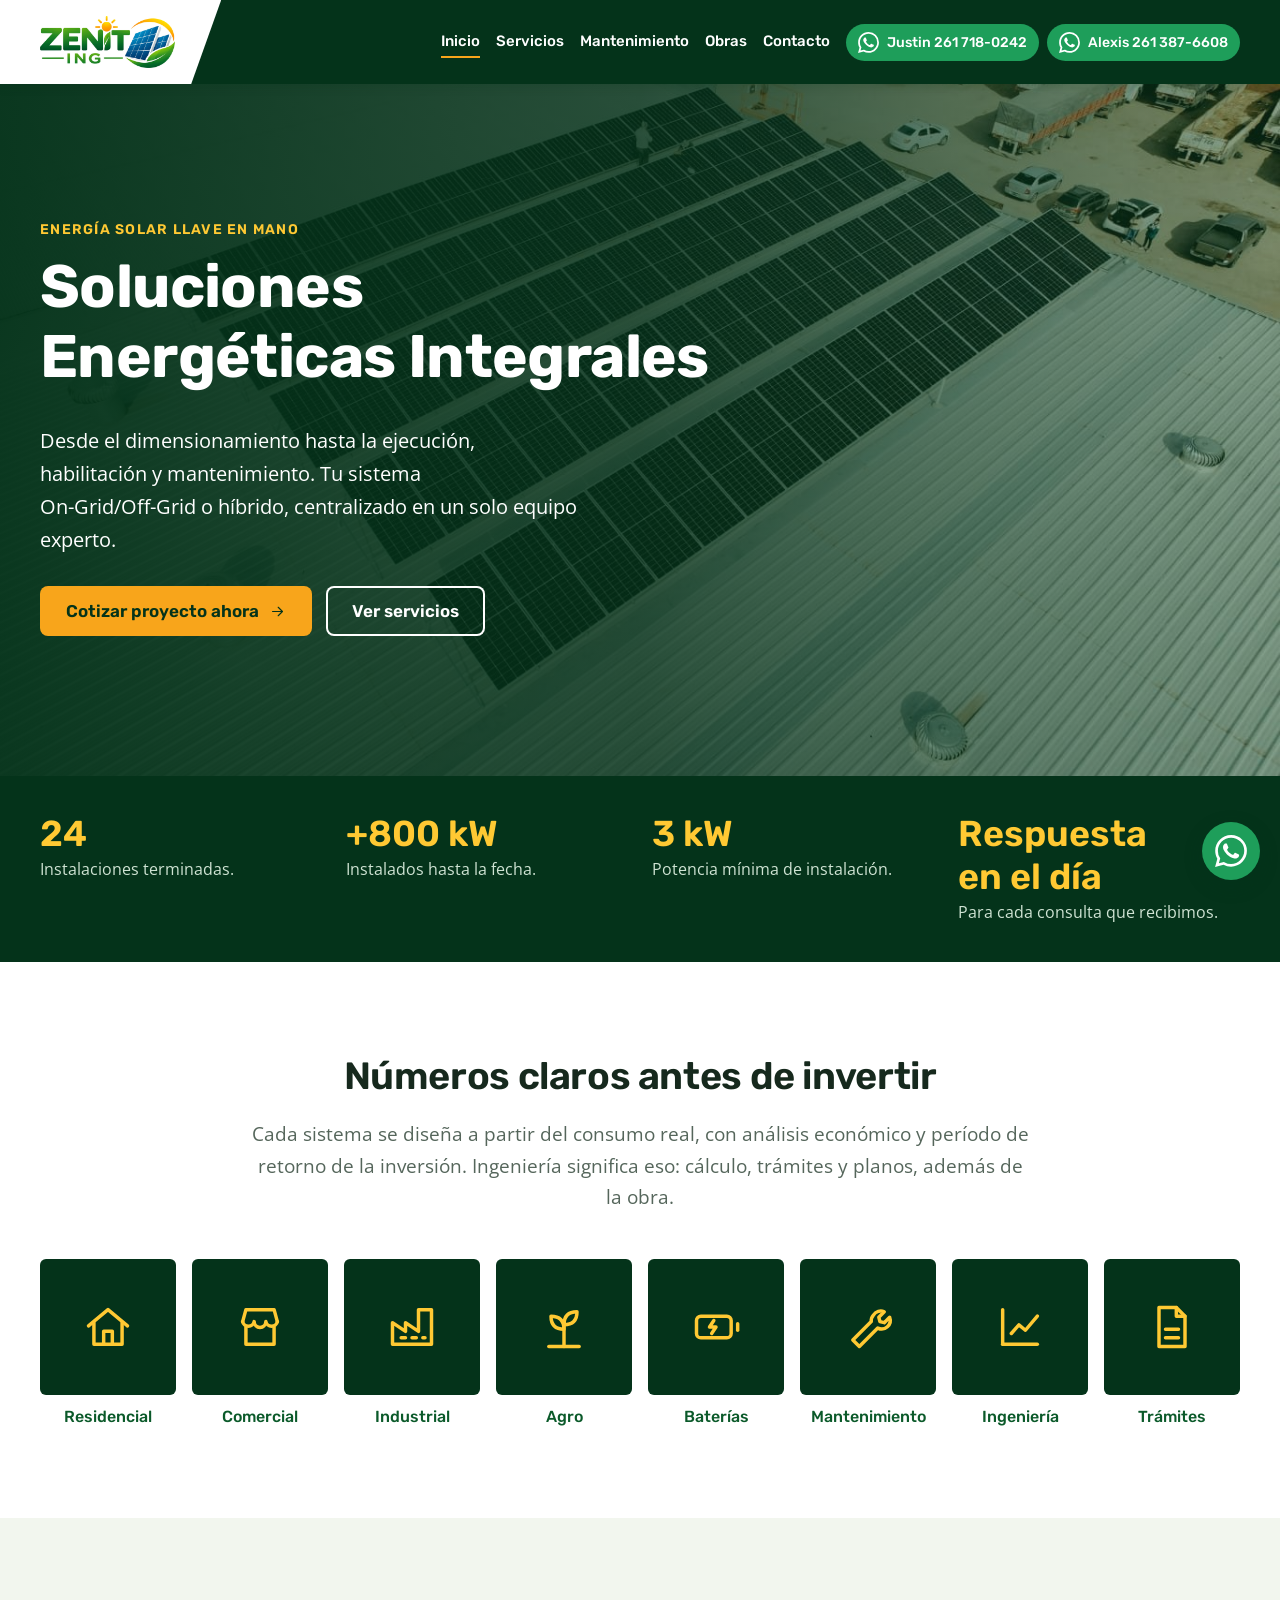
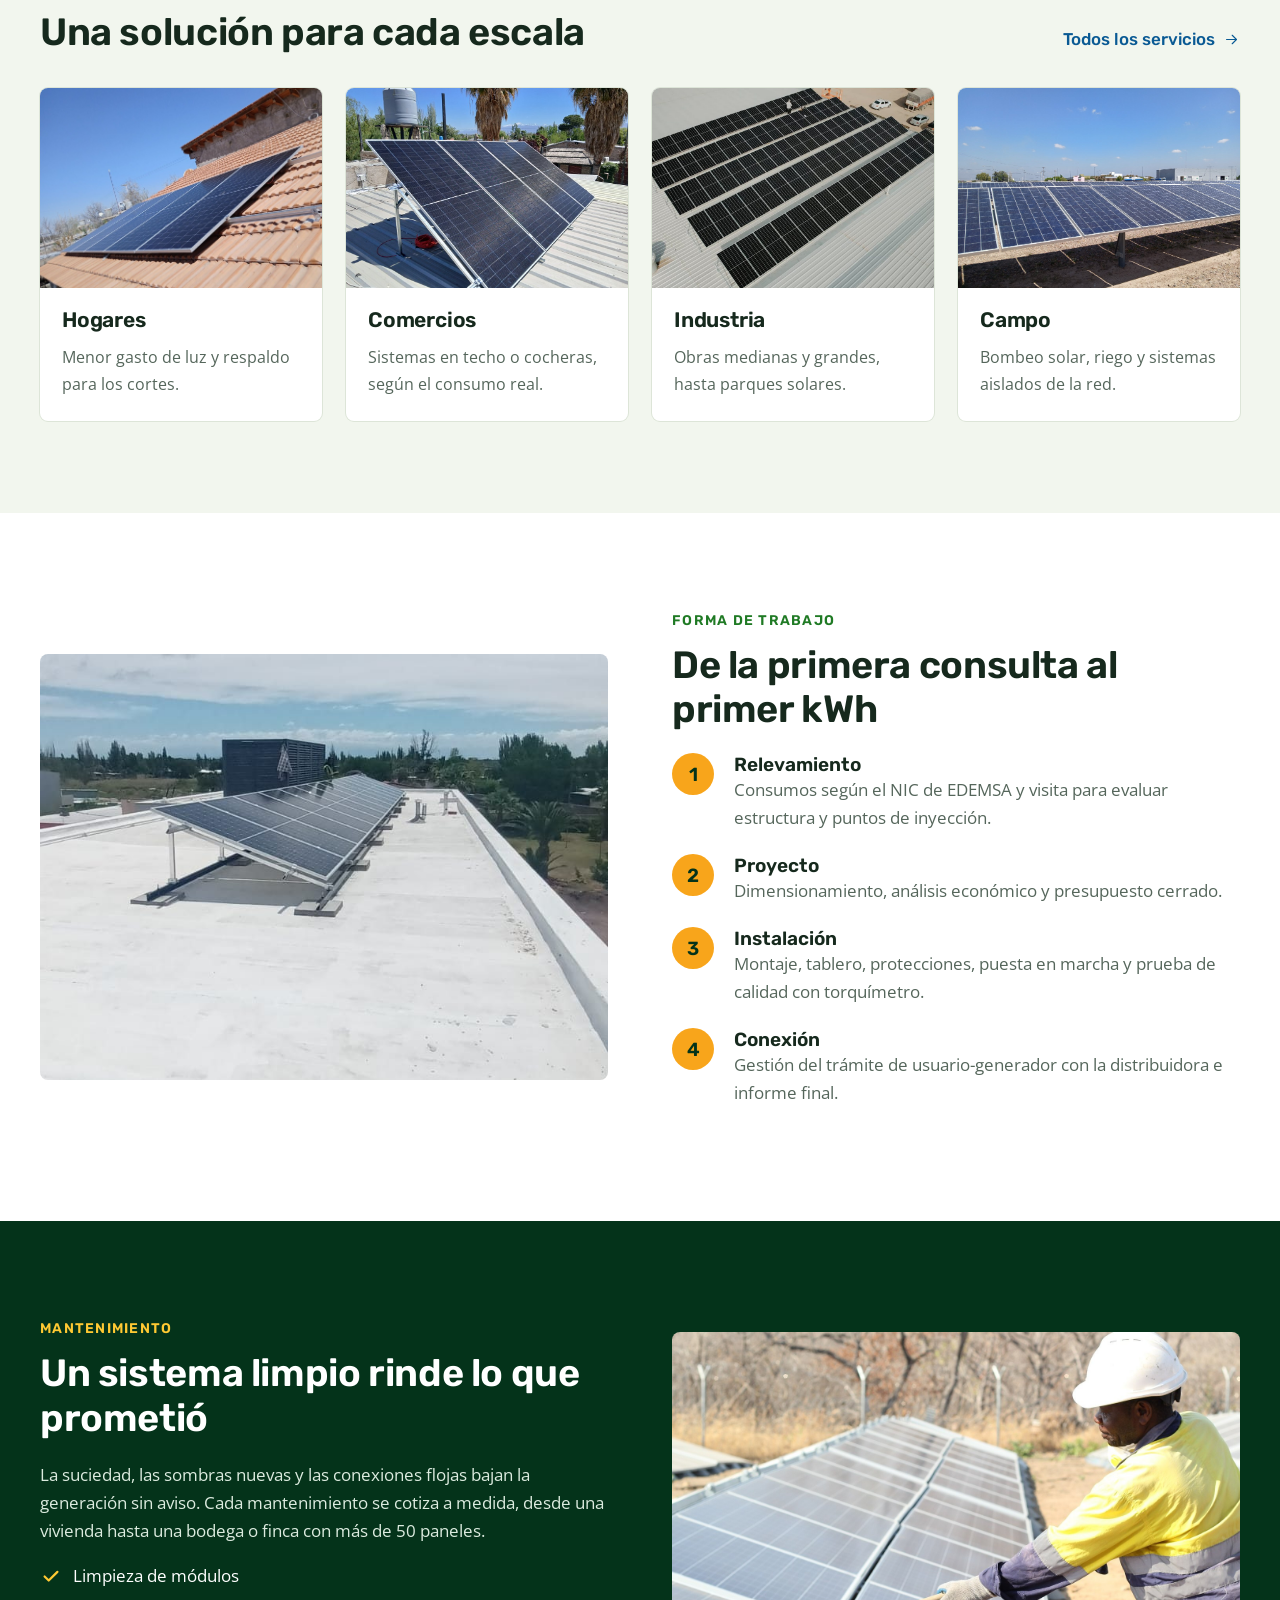
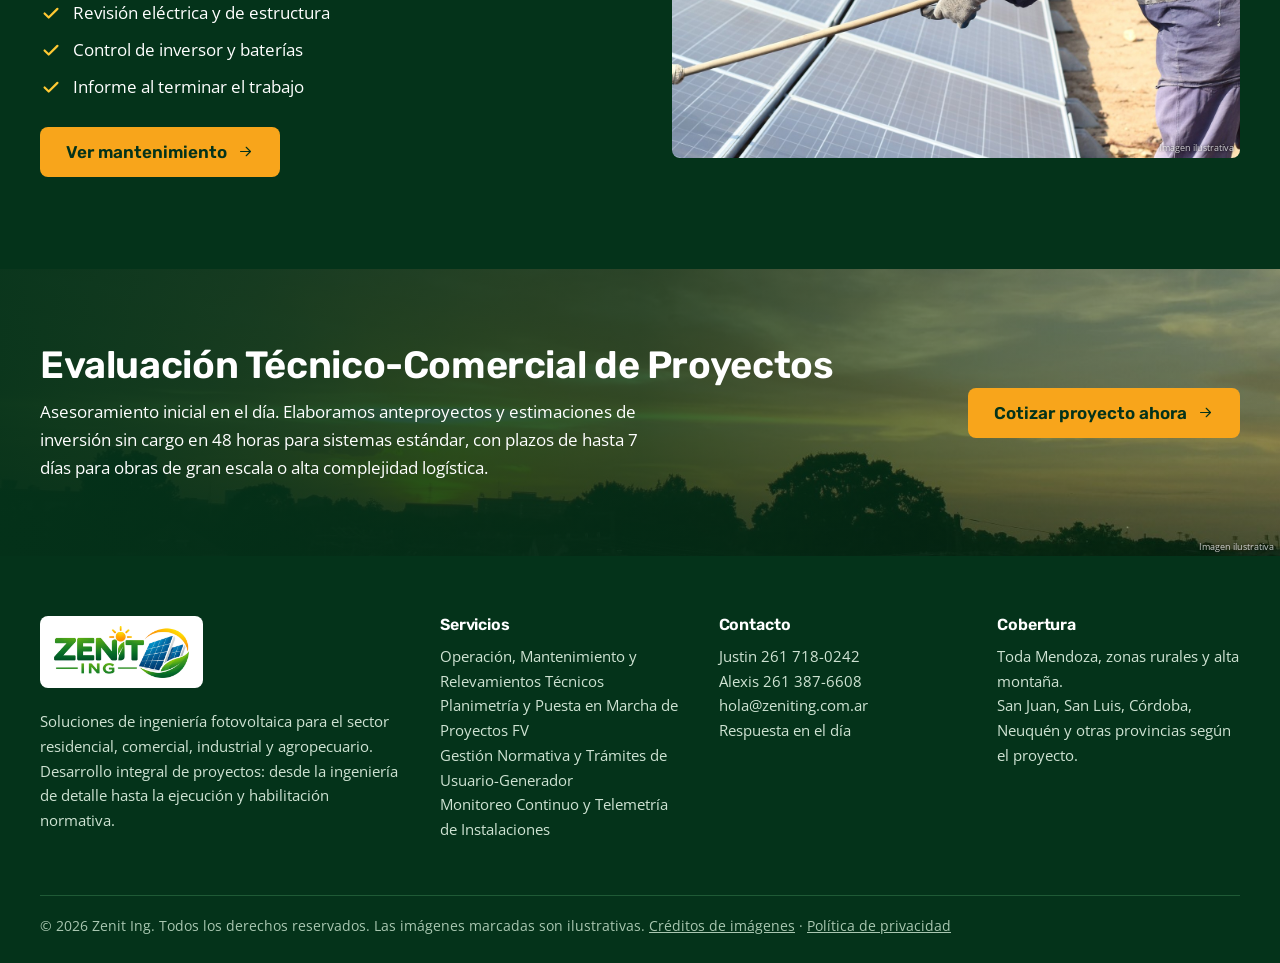
==== commit 5481b6d4: "Agregar política de privacidad del sitio de Zenit Ing Página nueva con Justin Cordoba como responsab" ====
--- a/index.html
+++ b/index.html
@@ -153,7 +153,7 @@
         </div>
       </div>
       <div class="container footer-legal">
-        © 2026 Zenit Ing. Todos los derechos reservados. Las imágenes marcadas son ilustrativas. <a href="creditos.html">Créditos de imágenes</a>
+        © 2026 Zenit Ing. Todos los derechos reservados. Las imágenes marcadas son ilustrativas. <a href="creditos.html">Créditos de imágenes</a> · <a href="privacidad.html">Política de privacidad</a>
       </div>
     </footer>
     <a class="whatsapp-float" href="contacto.html" data-whatsapp aria-label="Consultar por WhatsApp"><svg viewBox="0 0 24 24" fill="currentColor" aria-hidden="true"><path d="M17.472 14.382c-.297-.149-1.758-.867-2.03-.967-.273-.099-.471-.148-.67.15-.197.297-.767.966-.94 1.164-.173.199-.347.223-.644.075-.297-.15-1.255-.463-2.39-1.475-.883-.788-1.48-1.761-1.653-2.059-.173-.297-.018-.458.13-.606.134-.133.298-.347.446-.52.149-.174.198-.298.298-.497.099-.198.05-.371-.025-.52-.075-.149-.669-1.612-.916-2.207-.242-.579-.487-.5-.669-.51-.173-.008-.371-.01-.57-.01-.198 0-.52.074-.792.372-.272.297-1.04 1.016-1.04 2.479 0 1.462 1.065 2.875 1.213 3.074.149.198 2.096 3.2 5.077 4.487.709.306 1.262.489 1.694.625.712.227 1.36.195 1.871.118.571-.085 1.758-.719 2.006-1.413.248-.694.248-1.289.173-1.413-.074-.124-.272-.198-.57-.347m-5.421 7.403h-.004a9.87 9.87 0 0 1-5.031-1.378l-.361-.214-3.741.982.998-3.648-.235-.374a9.86 9.86 0 0 1-1.51-5.26c.001-5.45 4.436-9.884 9.888-9.884 2.64 0 5.122 1.03 6.988 2.898a9.825 9.825 0 0 1 2.893 6.994c-.003 5.45-4.437 9.884-9.885 9.884m8.413-18.297A11.815 11.815 0 0 0 12.05 0C5.495 0 .16 5.335.157 11.892c0 2.096.547 4.142 1.588 5.945L.057 24l6.305-1.654a11.882 11.882 0 0 0 5.683 1.448h.005c6.554 0 11.89-5.335 11.893-11.893a11.821 11.821 0 0 0-3.48-8.413z"/></svg></a>
--- a/css/styles.css
+++ b/css/styles.css
@@ -815,6 +815,17 @@
   font-weight: 600;
 }
 
+.form-privacy {
+  margin: 0;
+  color: var(--muted);
+  font-size: 14px;
+}
+
+.form-privacy a {
+  color: var(--blue);
+  text-decoration: underline;
+}
+
 .contact-aside {
   display: grid;
   gap: 26px;
@@ -900,6 +911,25 @@
 .footer-legal a {
   color: inherit;
   text-decoration: underline;
+}
+
+.legal-text {
+  max-width: 760px;
+}
+
+.legal-text h2 {
+  margin: 1.6em 0 0.5em;
+  font-size: 22px;
+}
+
+.legal-text a {
+  color: var(--blue);
+  text-decoration: underline;
+  overflow-wrap: anywhere;
+}
+
+.legal-date {
+  color: var(--muted);
 }
 
 .credits-note {
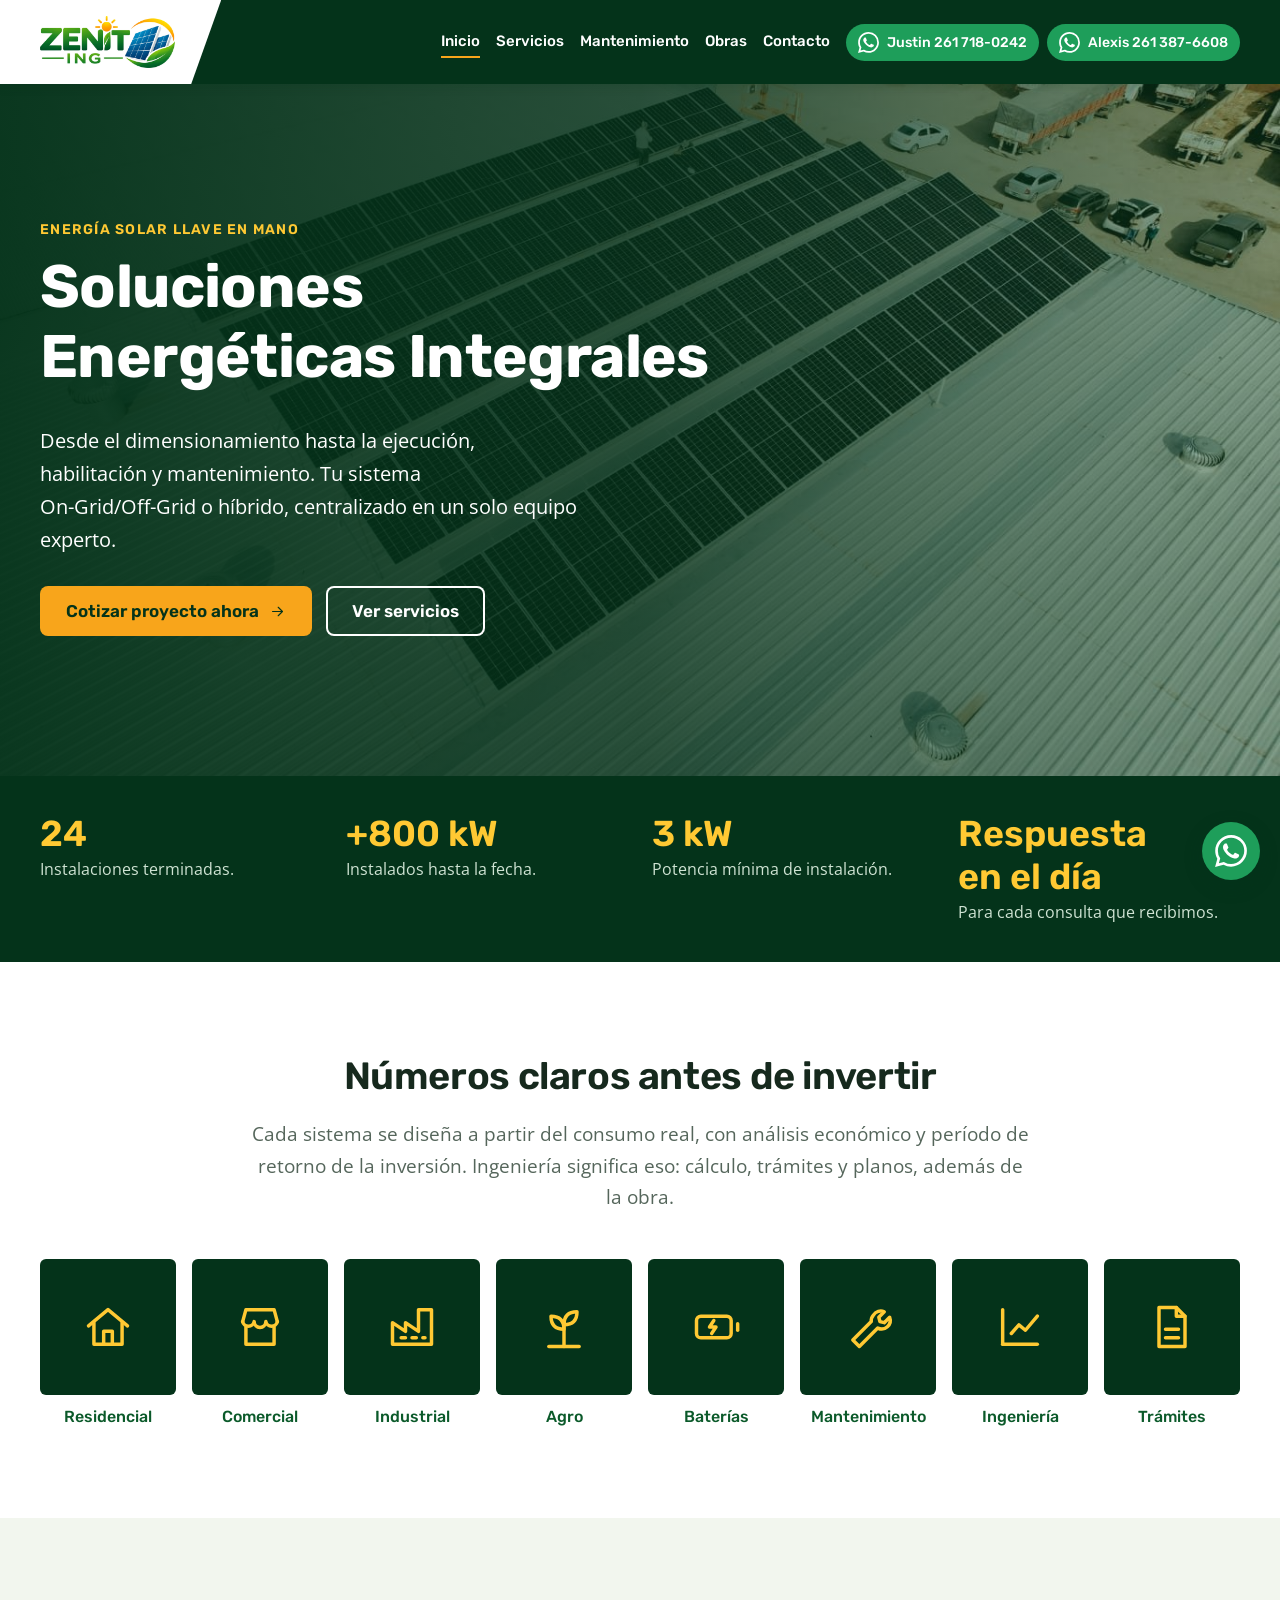
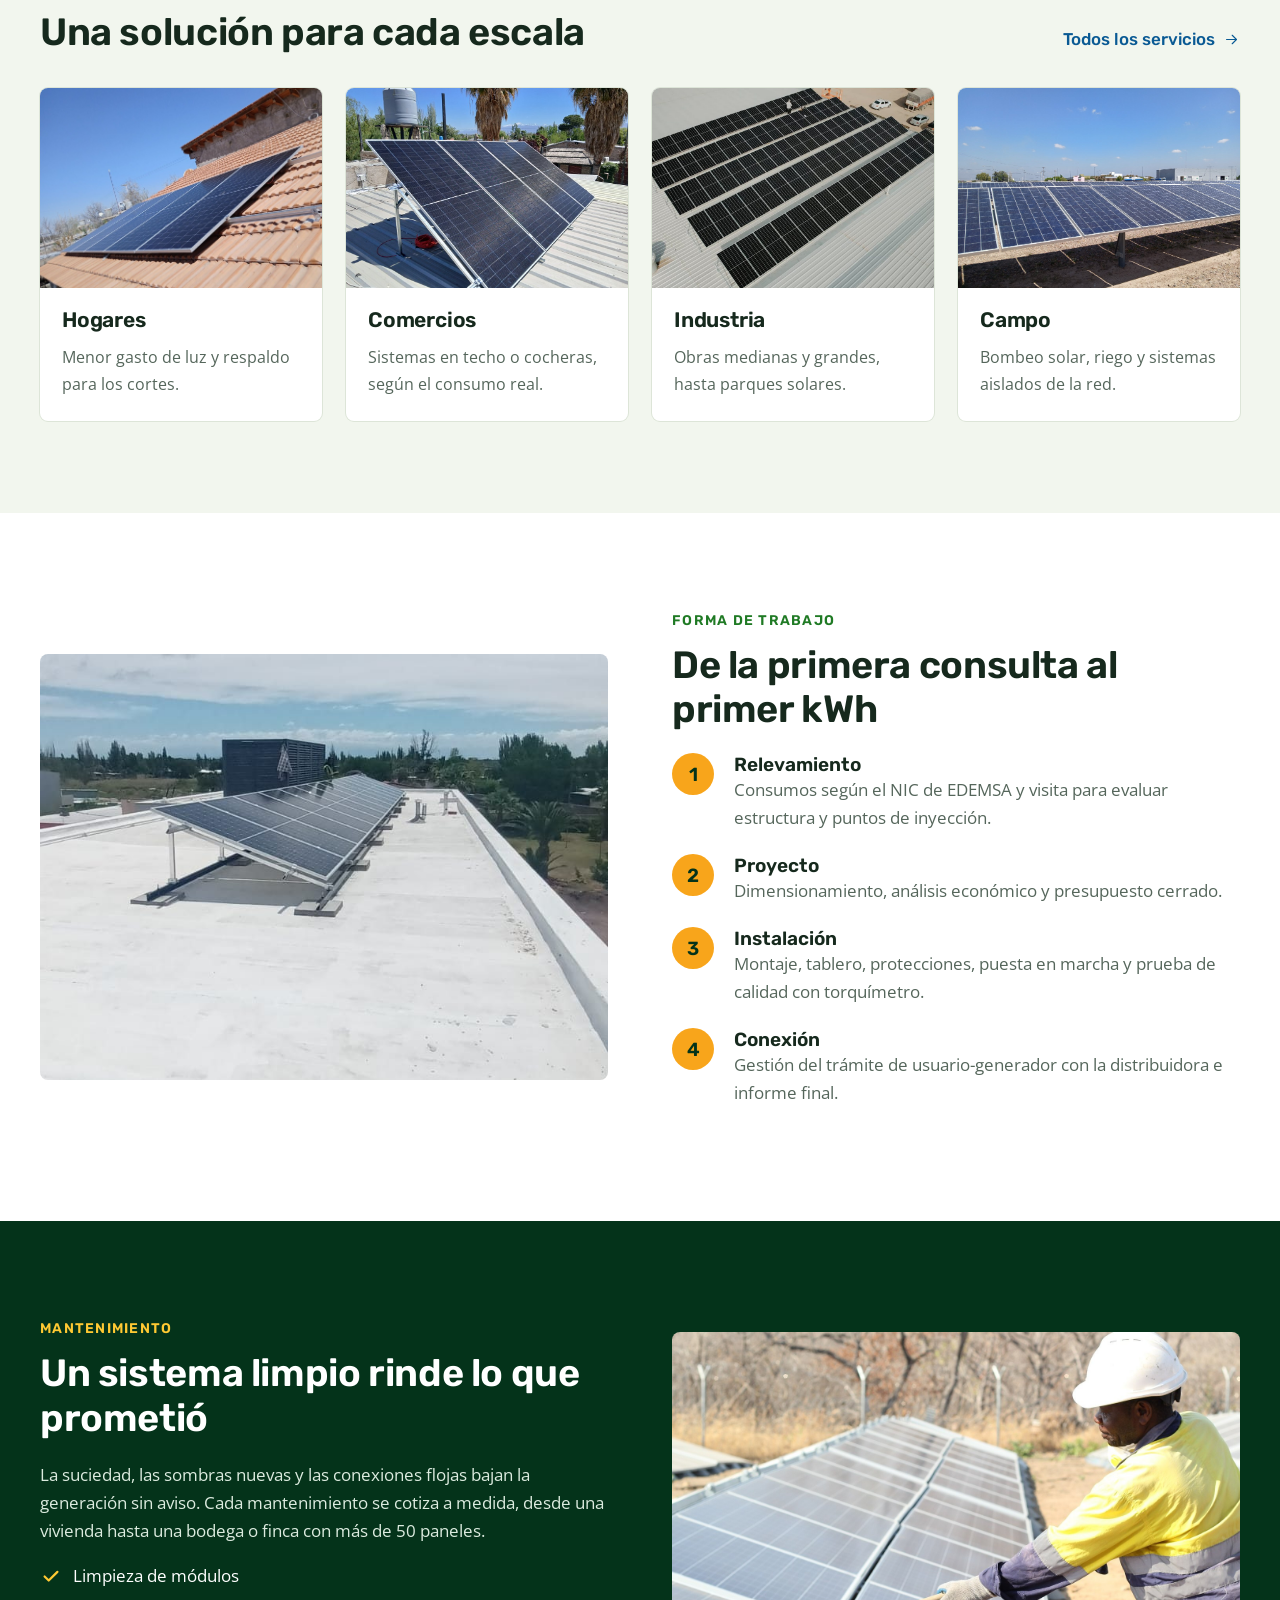
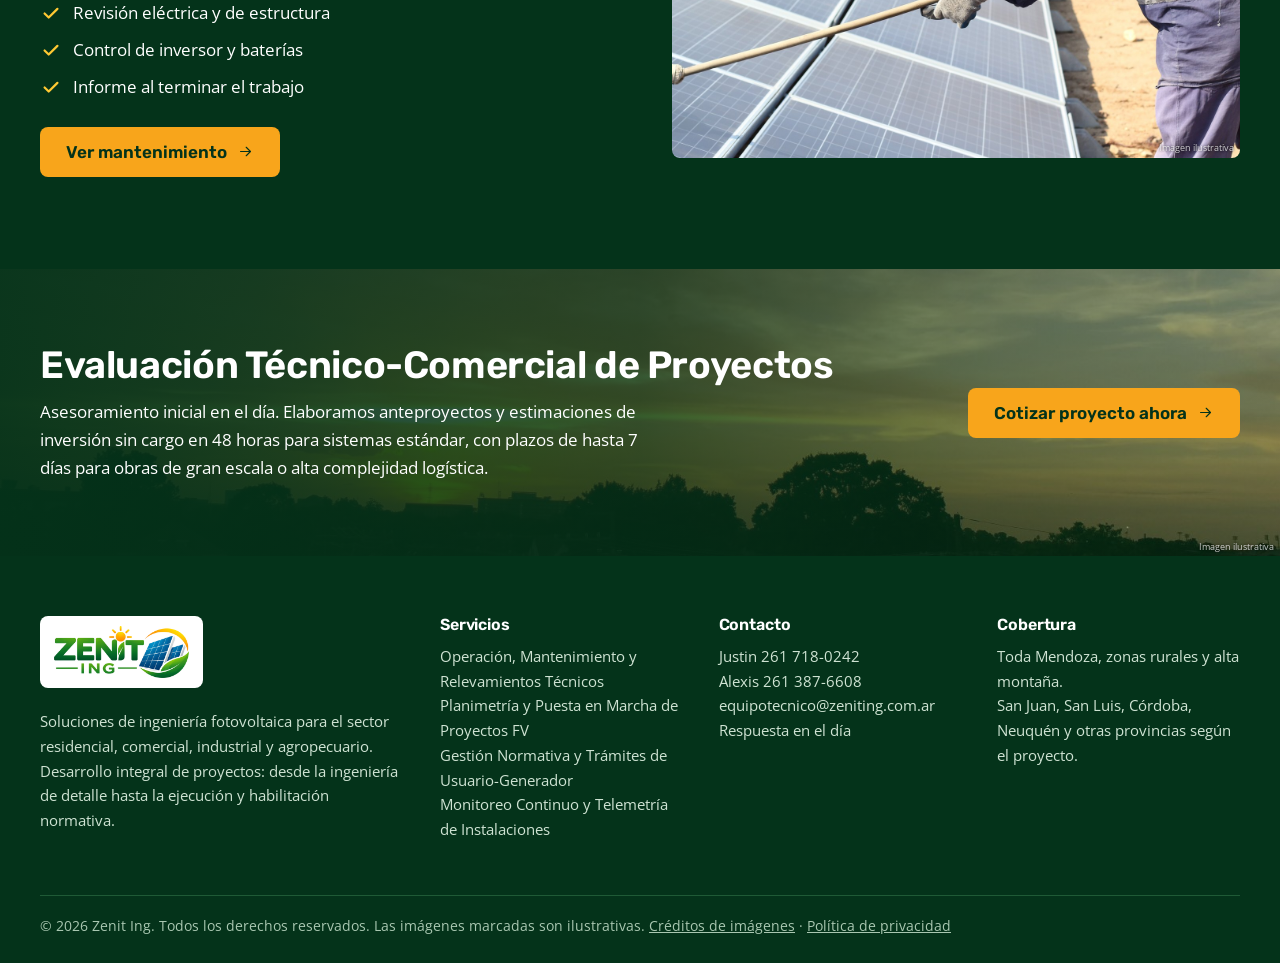
==== commit 0b72b808: "Cambiar el correo de contacto a equipotecnico@zeniting.com.ar Reemplaza hola@ en el pie de todas las" ====
--- a/index.html
+++ b/index.html
@@ -145,7 +145,7 @@
         </div>
         <div>
           <h4>Contacto</h4>
-          <p>Justin 261 718-0242<br>Alexis 261 387-6608<br>hola@zeniting.com.ar<br>Respuesta en el día</p>
+          <p>Justin 261 718-0242<br>Alexis 261 387-6608<br>equipotecnico@zeniting.com.ar<br>Respuesta en el día</p>
         </div>
         <div>
           <h4>Cobertura</h4>
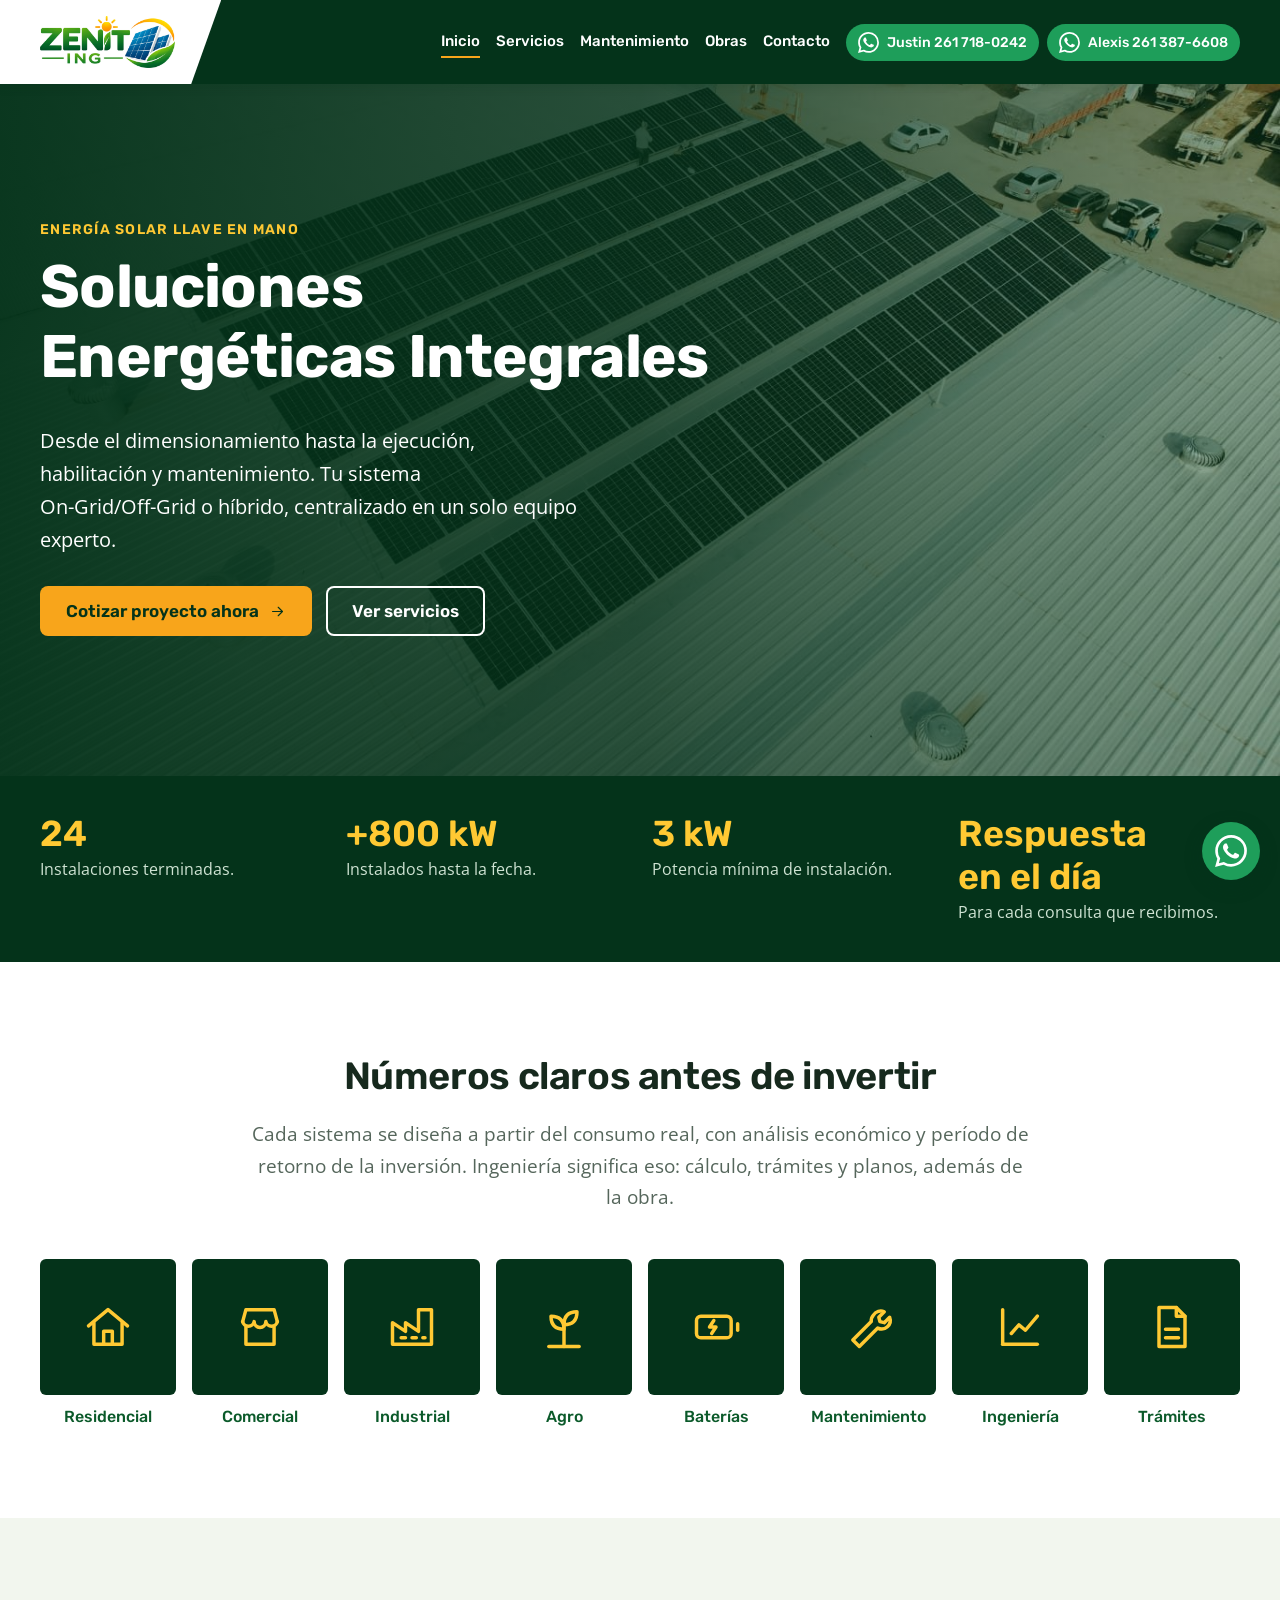
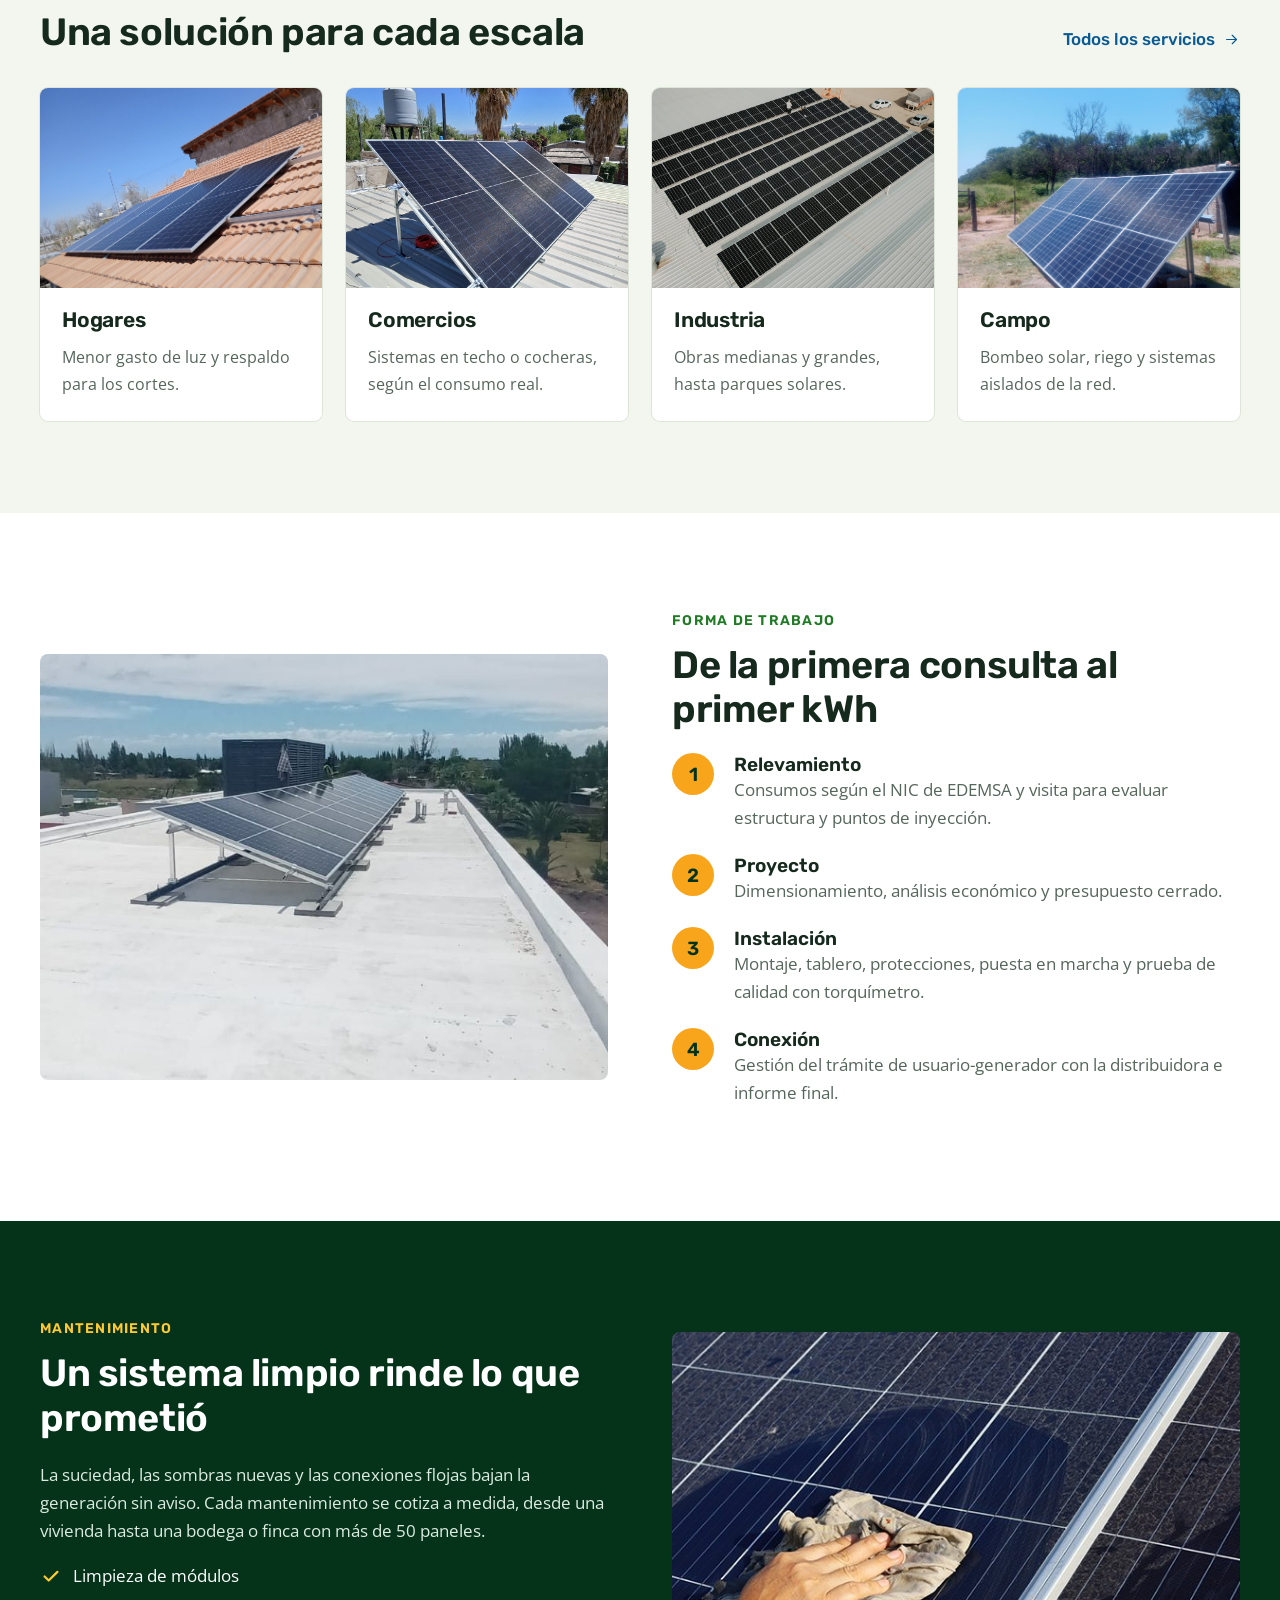
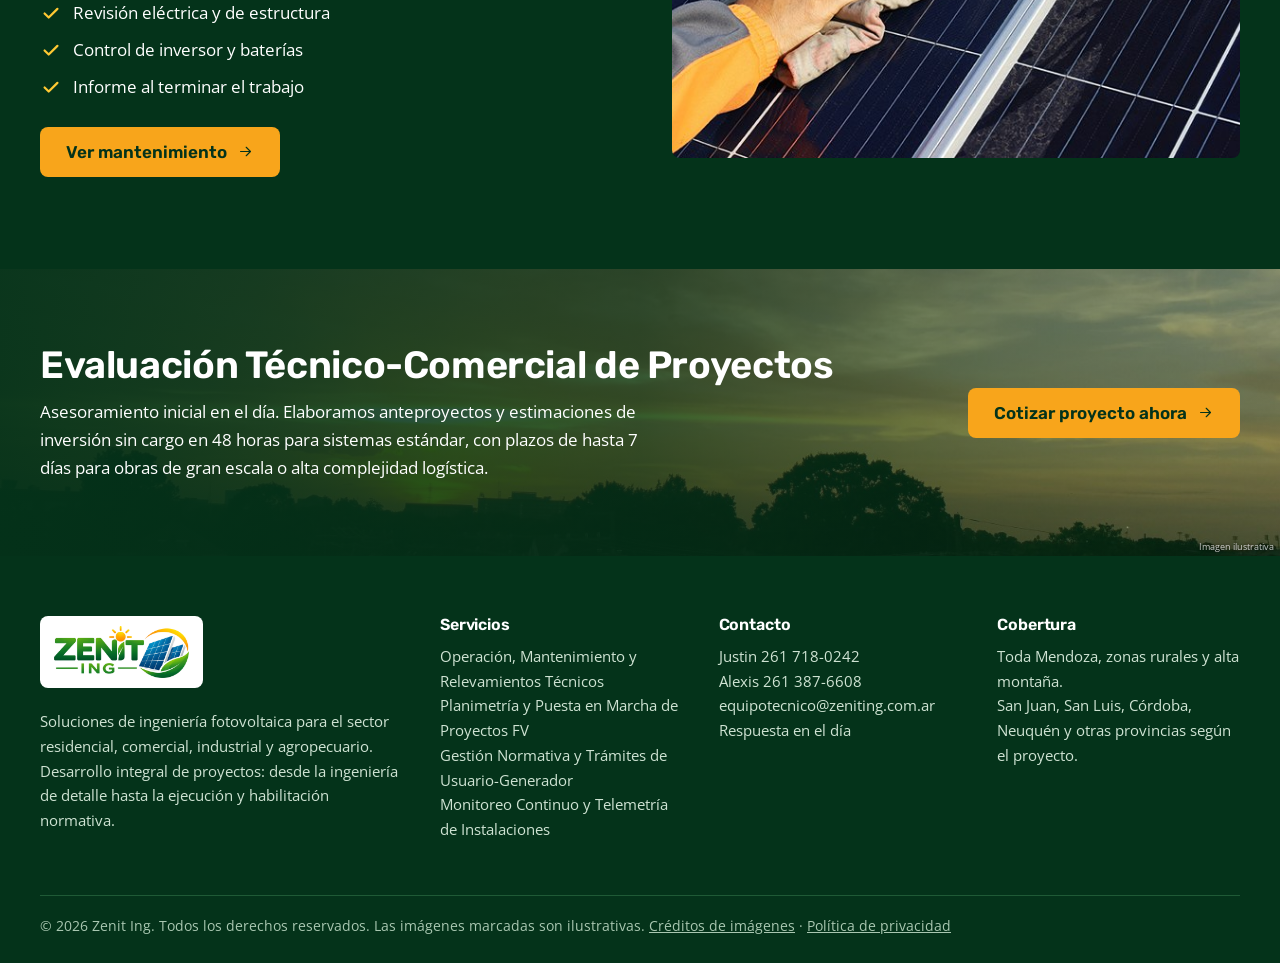
==== commit 06bbcd89: "Cambiar las fotos de limpieza y de bombeo solar en campo La foto de limpieza de Inicio pasa a ser pr" ====
--- a/index.html
+++ b/index.html
@@ -89,7 +89,7 @@
               <div class="card-body"><h3>Industria</h3><p>Obras medianas y grandes, hasta parques solares.</p></div>
             </article>
             <article class="card">
-              <span class="media"><img src="img/obras/10-suelo-hileras.jpg" alt="Hileras de paneles solares en suelo" loading="lazy"></span>
+              <span class="media"><img src="img/obras/13-bombeo-campo.jpg" alt="Paneles solares en suelo para bombeo en un campo" loading="lazy"></span>
               <div class="card-body"><h3>Campo</h3><p>Bombeo solar, riego y sistemas aislados de la red.</p></div>
             </article>
           </div>
@@ -119,7 +119,7 @@
             <ul class="checklist"><li><svg viewBox="0 0 24 24" fill="none" stroke="currentColor" stroke-width="1.6" stroke-linecap="round" stroke-linejoin="round" aria-hidden="true"><path d="m5 12.5 4.5 4.5L19 7.5"/></svg>Limpieza de módulos</li><li><svg viewBox="0 0 24 24" fill="none" stroke="currentColor" stroke-width="1.6" stroke-linecap="round" stroke-linejoin="round" aria-hidden="true"><path d="m5 12.5 4.5 4.5L19 7.5"/></svg>Revisión eléctrica y de estructura</li><li><svg viewBox="0 0 24 24" fill="none" stroke="currentColor" stroke-width="1.6" stroke-linecap="round" stroke-linejoin="round" aria-hidden="true"><path d="m5 12.5 4.5 4.5L19 7.5"/></svg>Control de inversor y baterías</li><li><svg viewBox="0 0 24 24" fill="none" stroke="currentColor" stroke-width="1.6" stroke-linecap="round" stroke-linejoin="round" aria-hidden="true"><path d="m5 12.5 4.5 4.5L19 7.5"/></svg>Informe al terminar el trabajo</li></ul>
             <a class="btn" href="mantenimiento.html">Ver mantenimiento <svg viewBox="0 0 24 24" fill="none" stroke="currentColor" stroke-width="1.6" stroke-linecap="round" stroke-linejoin="round" aria-hidden="true"><path d="M5 12h14"/><path d="m13 6 6 6-6 6"/></svg></a>
           </div>
-          <span class="media photo"><img src="img/ilustrativas/06-limpieza-paneles.jpg" alt="Limpieza de paneles solares" loading="lazy"><small class="img-note">Imagen ilustrativa</small></span>
+          <span class="media photo"><img src="img/obras/14-limpieza-trapo.jpg" alt="Limpieza manual de un panel solar con un paño" loading="lazy"></span>
         </div>
       </section>
       <section class="cta">
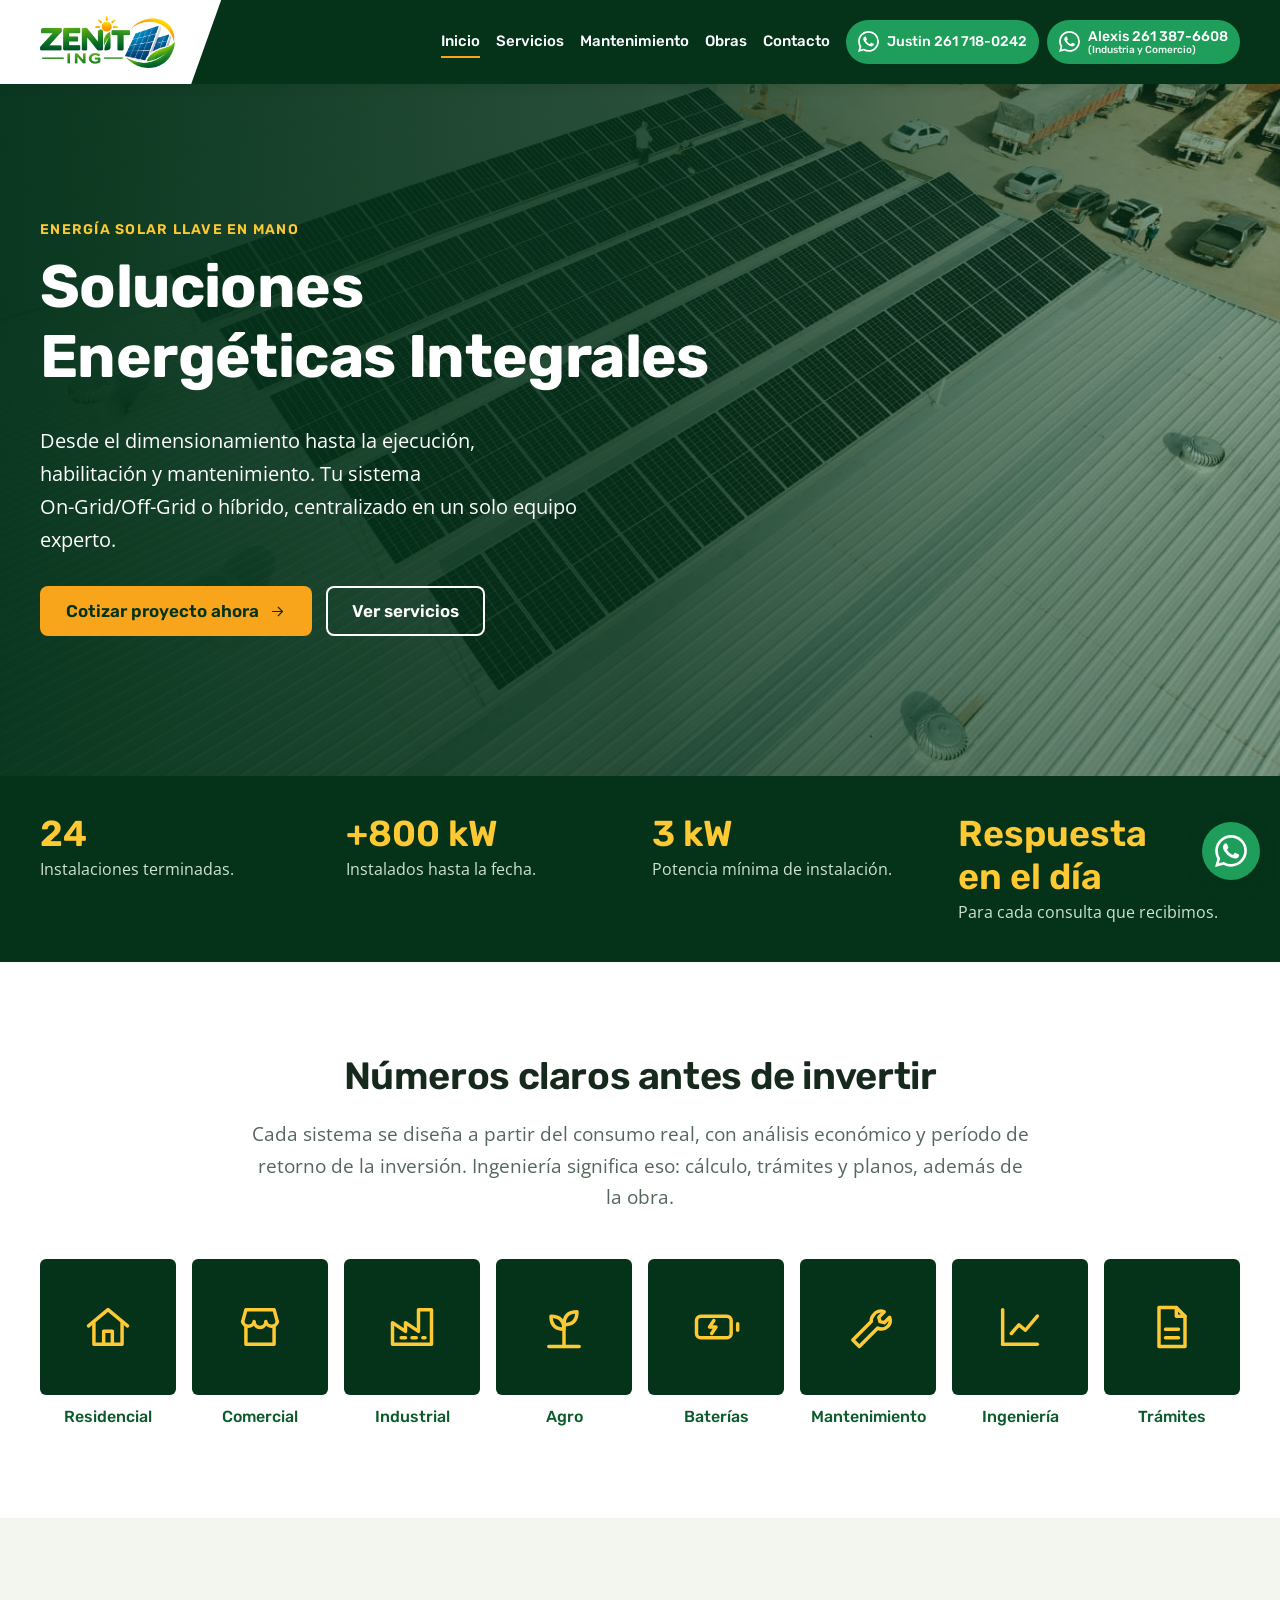
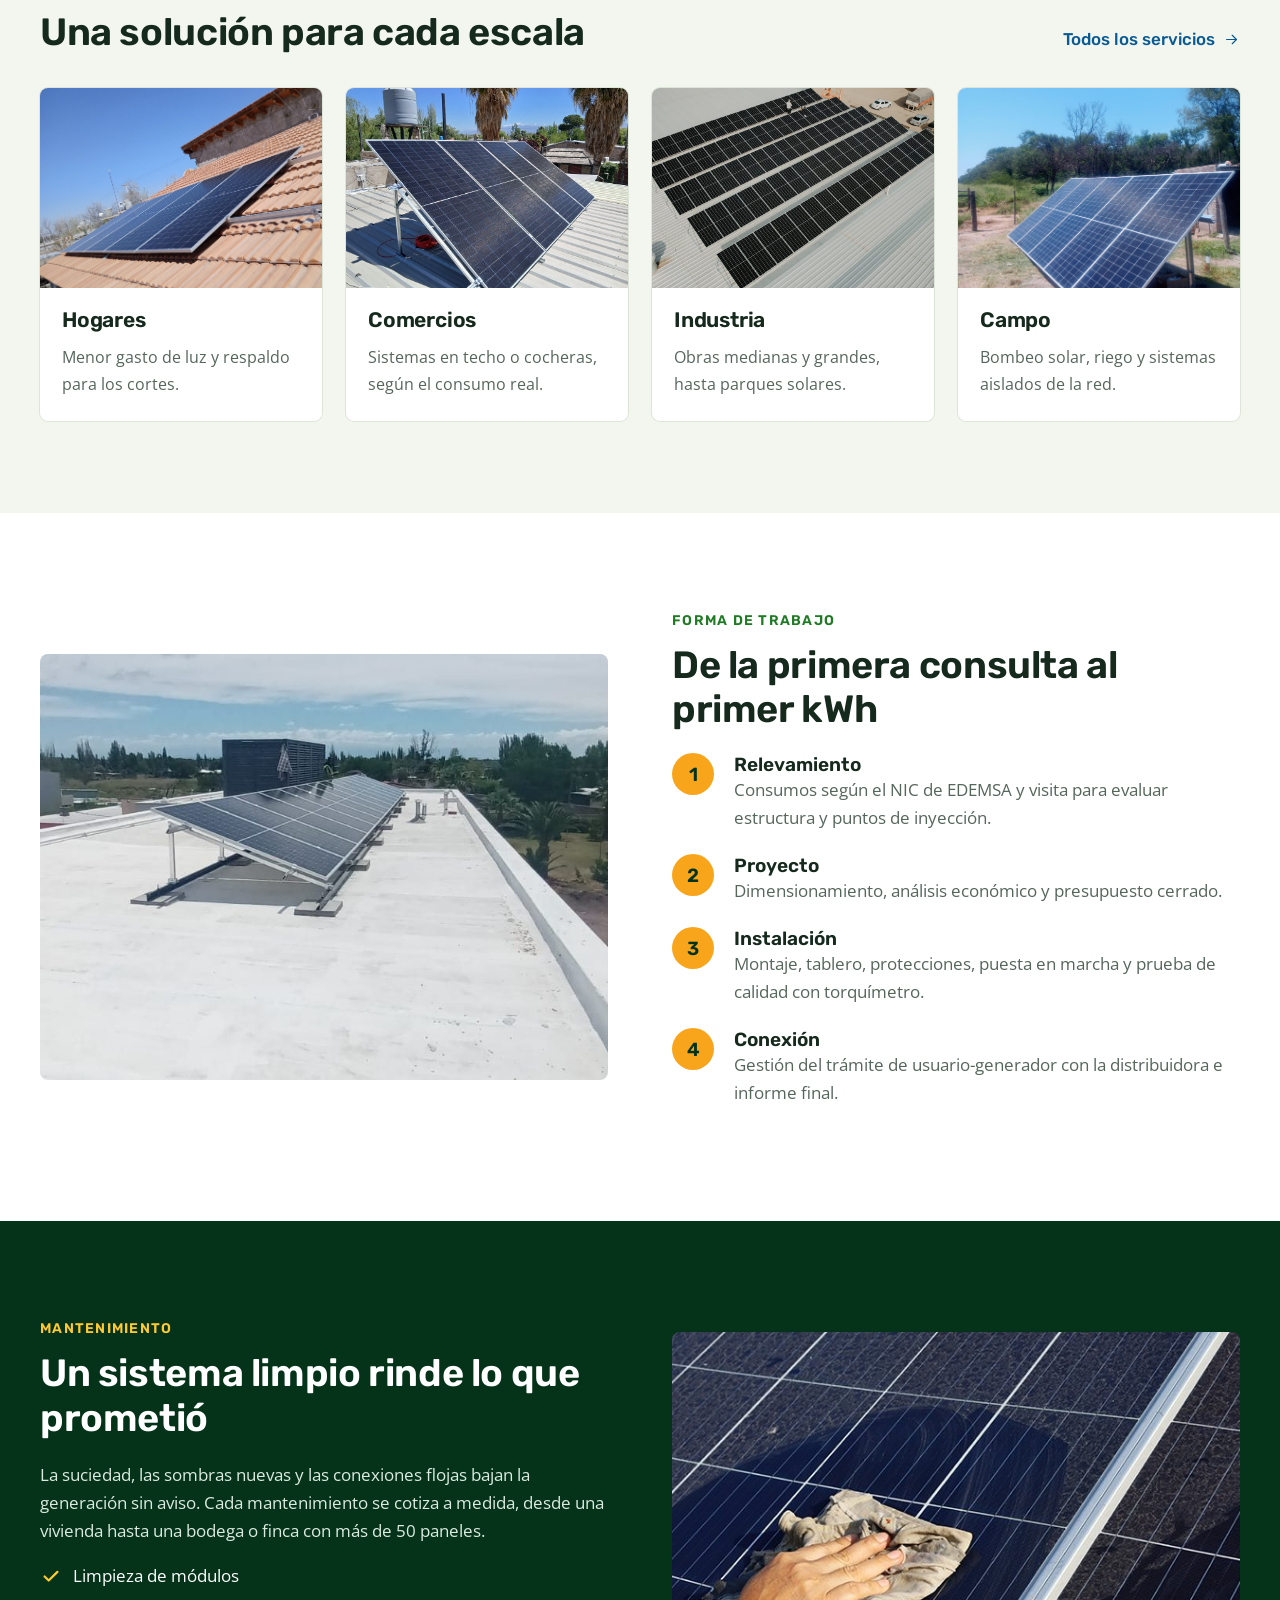
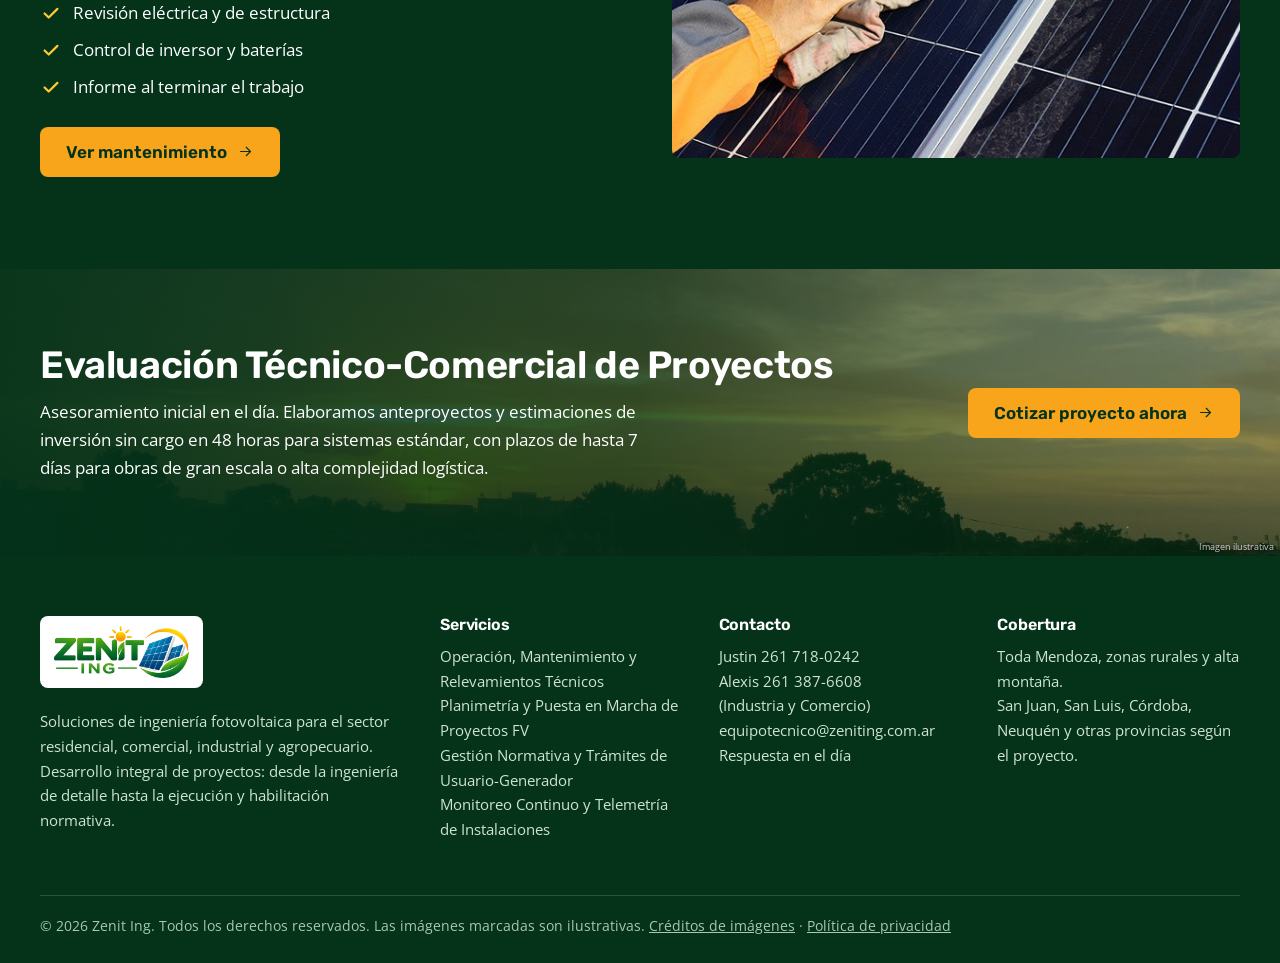
==== commit b34b99d5: "Mostrar el rubro de Alexis (Industria y Comercio) en sus contactos En el encabezado va en una segund" ====
--- a/index.html
+++ b/index.html
@@ -3,8 +3,21 @@
   <head>
     <meta charset="utf-8">
     <meta name="viewport" content="width=device-width, initial-scale=1">
-    <title>Inicio · Zenit Ing</title>
-    <meta name="description" content="Paneles solares, baterías, ingeniería y mantenimiento en Mendoza para hogares, comercios, industria y campo.">
+    <title>Zenit Ing · Paneles solares e ingeniería fotovoltaica en Mendoza</title>
+    <meta name="description" content="Zenit Ing: paneles solares, baterías, ingeniería y mantenimiento en Mendoza para hogares, comercios, industria y campo.">
+    <link rel="canonical" href="https://zeniting.com.ar/">
+    <meta property="og:type" content="website">
+    <meta property="og:site_name" content="Zenit Ing">
+    <meta property="og:locale" content="es_AR">
+    <meta property="og:title" content="Zenit Ing · Paneles solares e ingeniería fotovoltaica en Mendoza">
+    <meta property="og:description" content="Zenit Ing: paneles solares, baterías, ingeniería y mantenimiento en Mendoza para hogares, comercios, industria y campo.">
+    <meta property="og:url" content="https://zeniting.com.ar/">
+    <meta property="og:image" content="https://zeniting.com.ar/img/compartir.jpg">
+    <meta property="og:image:width" content="1200">
+    <meta property="og:image:height" content="630">
+    <meta property="og:image:alt" content="Zenit Ing, energía solar en Mendoza">
+    <meta name="twitter:card" content="summary_large_image">
+    <script type="application/ld+json">{"@context": "https://schema.org", "@type": "LocalBusiness", "@id": "https://zeniting.com.ar/#empresa", "name": "Zenit Ing", "url": "https://zeniting.com.ar/", "logo": "https://zeniting.com.ar/img/logo-zenit-ing.png", "image": "https://zeniting.com.ar/img/compartir.jpg", "description": "Soluciones de ingeniería fotovoltaica para el sector residencial, comercial, industrial y agropecuario: instalación, ingeniería, baterías, mantenimiento y trámites de usuario-generador.", "email": "equipotecnico@zeniting.com.ar", "telephone": "+54 9 261 718-0242", "contactPoint": [{"@type": "ContactPoint", "telephone": "+54 9 261 718-0242", "contactType": "customer service", "name": "Justin", "availableLanguage": "es"}, {"@type": "ContactPoint", "telephone": "+54 9 261 387-6608", "contactType": "customer service", "name": "Alexis", "availableLanguage": "es"}], "address": {"@type": "PostalAddress", "addressLocality": "Guaymallén", "addressRegion": "Mendoza", "addressCountry": "AR"}, "areaServed": [{"@type": "State", "name": "Mendoza"}, {"@type": "State", "name": "San Juan"}, {"@type": "State", "name": "San Luis"}, {"@type": "State", "name": "Córdoba"}, {"@type": "State", "name": "Neuquén"}], "priceRange": "Consultar"}</script>
     <link rel="preconnect" href="https://fonts.googleapis.com">
     <link rel="stylesheet" href="https://fonts.googleapis.com/css2?family=Open+Sans:wght@400;600&family=Rubik:wght@500;600;700&display=swap">
     <link rel="icon" type="image/png" href="img/favicon.png">
@@ -25,7 +38,7 @@
         </nav>
         <div class="header-contacts">
           <a class="btn-whatsapp" href="contacto.html" data-whatsapp aria-label="WhatsApp de Justin"><svg viewBox="0 0 24 24" fill="currentColor" aria-hidden="true"><path d="M17.472 14.382c-.297-.149-1.758-.867-2.03-.967-.273-.099-.471-.148-.67.15-.197.297-.767.966-.94 1.164-.173.199-.347.223-.644.075-.297-.15-1.255-.463-2.39-1.475-.883-.788-1.48-1.761-1.653-2.059-.173-.297-.018-.458.13-.606.134-.133.298-.347.446-.52.149-.174.198-.298.298-.497.099-.198.05-.371-.025-.52-.075-.149-.669-1.612-.916-2.207-.242-.579-.487-.5-.669-.51-.173-.008-.371-.01-.57-.01-.198 0-.52.074-.792.372-.272.297-1.04 1.016-1.04 2.479 0 1.462 1.065 2.875 1.213 3.074.149.198 2.096 3.2 5.077 4.487.709.306 1.262.489 1.694.625.712.227 1.36.195 1.871.118.571-.085 1.758-.719 2.006-1.413.248-.694.248-1.289.173-1.413-.074-.124-.272-.198-.57-.347m-5.421 7.403h-.004a9.87 9.87 0 0 1-5.031-1.378l-.361-.214-3.741.982.998-3.648-.235-.374a9.86 9.86 0 0 1-1.51-5.26c.001-5.45 4.436-9.884 9.888-9.884 2.64 0 5.122 1.03 6.988 2.898a9.825 9.825 0 0 1 2.893 6.994c-.003 5.45-4.437 9.884-9.885 9.884m8.413-18.297A11.815 11.815 0 0 0 12.05 0C5.495 0 .16 5.335.157 11.892c0 2.096.547 4.142 1.588 5.945L.057 24l6.305-1.654a11.882 11.882 0 0 0 5.683 1.448h.005c6.554 0 11.89-5.335 11.893-11.893a11.821 11.821 0 0 0-3.48-8.413z"/></svg>Justin 261 718-0242</a>
-          <a class="btn-whatsapp" href="contacto.html" data-whatsapp="5492613876608" aria-label="WhatsApp de Alexis"><svg viewBox="0 0 24 24" fill="currentColor" aria-hidden="true"><path d="M17.472 14.382c-.297-.149-1.758-.867-2.03-.967-.273-.099-.471-.148-.67.15-.197.297-.767.966-.94 1.164-.173.199-.347.223-.644.075-.297-.15-1.255-.463-2.39-1.475-.883-.788-1.48-1.761-1.653-2.059-.173-.297-.018-.458.13-.606.134-.133.298-.347.446-.52.149-.174.198-.298.298-.497.099-.198.05-.371-.025-.52-.075-.149-.669-1.612-.916-2.207-.242-.579-.487-.5-.669-.51-.173-.008-.371-.01-.57-.01-.198 0-.52.074-.792.372-.272.297-1.04 1.016-1.04 2.479 0 1.462 1.065 2.875 1.213 3.074.149.198 2.096 3.2 5.077 4.487.709.306 1.262.489 1.694.625.712.227 1.36.195 1.871.118.571-.085 1.758-.719 2.006-1.413.248-.694.248-1.289.173-1.413-.074-.124-.272-.198-.57-.347m-5.421 7.403h-.004a9.87 9.87 0 0 1-5.031-1.378l-.361-.214-3.741.982.998-3.648-.235-.374a9.86 9.86 0 0 1-1.51-5.26c.001-5.45 4.436-9.884 9.888-9.884 2.64 0 5.122 1.03 6.988 2.898a9.825 9.825 0 0 1 2.893 6.994c-.003 5.45-4.437 9.884-9.885 9.884m8.413-18.297A11.815 11.815 0 0 0 12.05 0C5.495 0 .16 5.335.157 11.892c0 2.096.547 4.142 1.588 5.945L.057 24l6.305-1.654a11.882 11.882 0 0 0 5.683 1.448h.005c6.554 0 11.89-5.335 11.893-11.893a11.821 11.821 0 0 0-3.48-8.413z"/></svg>Alexis 261 387-6608</a>
+          <a class="btn-whatsapp" href="contacto.html" data-whatsapp="5492613876608" aria-label="WhatsApp de Alexis"><svg viewBox="0 0 24 24" fill="currentColor" aria-hidden="true"><path d="M17.472 14.382c-.297-.149-1.758-.867-2.03-.967-.273-.099-.471-.148-.67.15-.197.297-.767.966-.94 1.164-.173.199-.347.223-.644.075-.297-.15-1.255-.463-2.39-1.475-.883-.788-1.48-1.761-1.653-2.059-.173-.297-.018-.458.13-.606.134-.133.298-.347.446-.52.149-.174.198-.298.298-.497.099-.198.05-.371-.025-.52-.075-.149-.669-1.612-.916-2.207-.242-.579-.487-.5-.669-.51-.173-.008-.371-.01-.57-.01-.198 0-.52.074-.792.372-.272.297-1.04 1.016-1.04 2.479 0 1.462 1.065 2.875 1.213 3.074.149.198 2.096 3.2 5.077 4.487.709.306 1.262.489 1.694.625.712.227 1.36.195 1.871.118.571-.085 1.758-.719 2.006-1.413.248-.694.248-1.289.173-1.413-.074-.124-.272-.198-.57-.347m-5.421 7.403h-.004a9.87 9.87 0 0 1-5.031-1.378l-.361-.214-3.741.982.998-3.648-.235-.374a9.86 9.86 0 0 1-1.51-5.26c.001-5.45 4.436-9.884 9.888-9.884 2.64 0 5.122 1.03 6.988 2.898a9.825 9.825 0 0 1 2.893 6.994c-.003 5.45-4.437 9.884-9.885 9.884m8.413-18.297A11.815 11.815 0 0 0 12.05 0C5.495 0 .16 5.335.157 11.892c0 2.096.547 4.142 1.588 5.945L.057 24l6.305-1.654a11.882 11.882 0 0 0 5.683 1.448h.005c6.554 0 11.89-5.335 11.893-11.893a11.821 11.821 0 0 0-3.48-8.413z"/></svg><span>Alexis 261 387-6608<small>(Industria&nbsp;y&nbsp;Comercio)</small></span></a>
         </div>
         <button class="nav-toggle" type="button" aria-label="Abrir menú" aria-expanded="false" aria-controls="main-nav"><svg viewBox="0 0 24 24" fill="none" stroke="currentColor" stroke-width="1.6" stroke-linecap="round" stroke-linejoin="round" aria-hidden="true"><path d="M4 7h16M4 12h16M4 17h16"/></svg></button>
       </div>
@@ -145,7 +158,7 @@
         </div>
         <div>
           <h4>Contacto</h4>
-          <p>Justin 261 718-0242<br>Alexis 261 387-6608<br>equipotecnico@zeniting.com.ar<br>Respuesta en el día</p>
+          <p>Justin 261 718-0242<br>Alexis 261 387-6608 (Industria&nbsp;y&nbsp;Comercio)<br>equipotecnico@zeniting.com.ar<br>Respuesta en el día</p>
         </div>
         <div>
           <h4>Cobertura</h4>
--- a/css/styles.css
+++ b/css/styles.css
@@ -446,6 +446,14 @@
   font-size: 21px;
 }
 
+/* Rubro de Alexis en segunda línea, para que el botón no se ensanche */
+.btn-whatsapp small {
+  display: block;
+  font-size: 0.72em;
+  line-height: 1.1;
+  opacity: 0.9;
+}
+
 /* El botón del menú solo se muestra en pantallas chicas (ver Responsive) */
 .nav-toggle {
   display: none;
@@ -1201,6 +1209,22 @@
   }
 }
 
+/* Celular chico (iPhone SE): el botón flotante de WhatsApp tapaba
+   "Cotizar proyecto ahora" en la portada */
+@media (max-width: 400px) {
+  .whatsapp-float {
+    right: 12px;
+    bottom: 12px;
+    width: 48px;
+    height: 48px;
+    font-size: 26px;
+  }
+
+  .btn {
+    padding: 14px 16px;
+  }
+}
+
 @media (prefers-reduced-motion: reduce) {
   html {
     scroll-behavior: auto;
